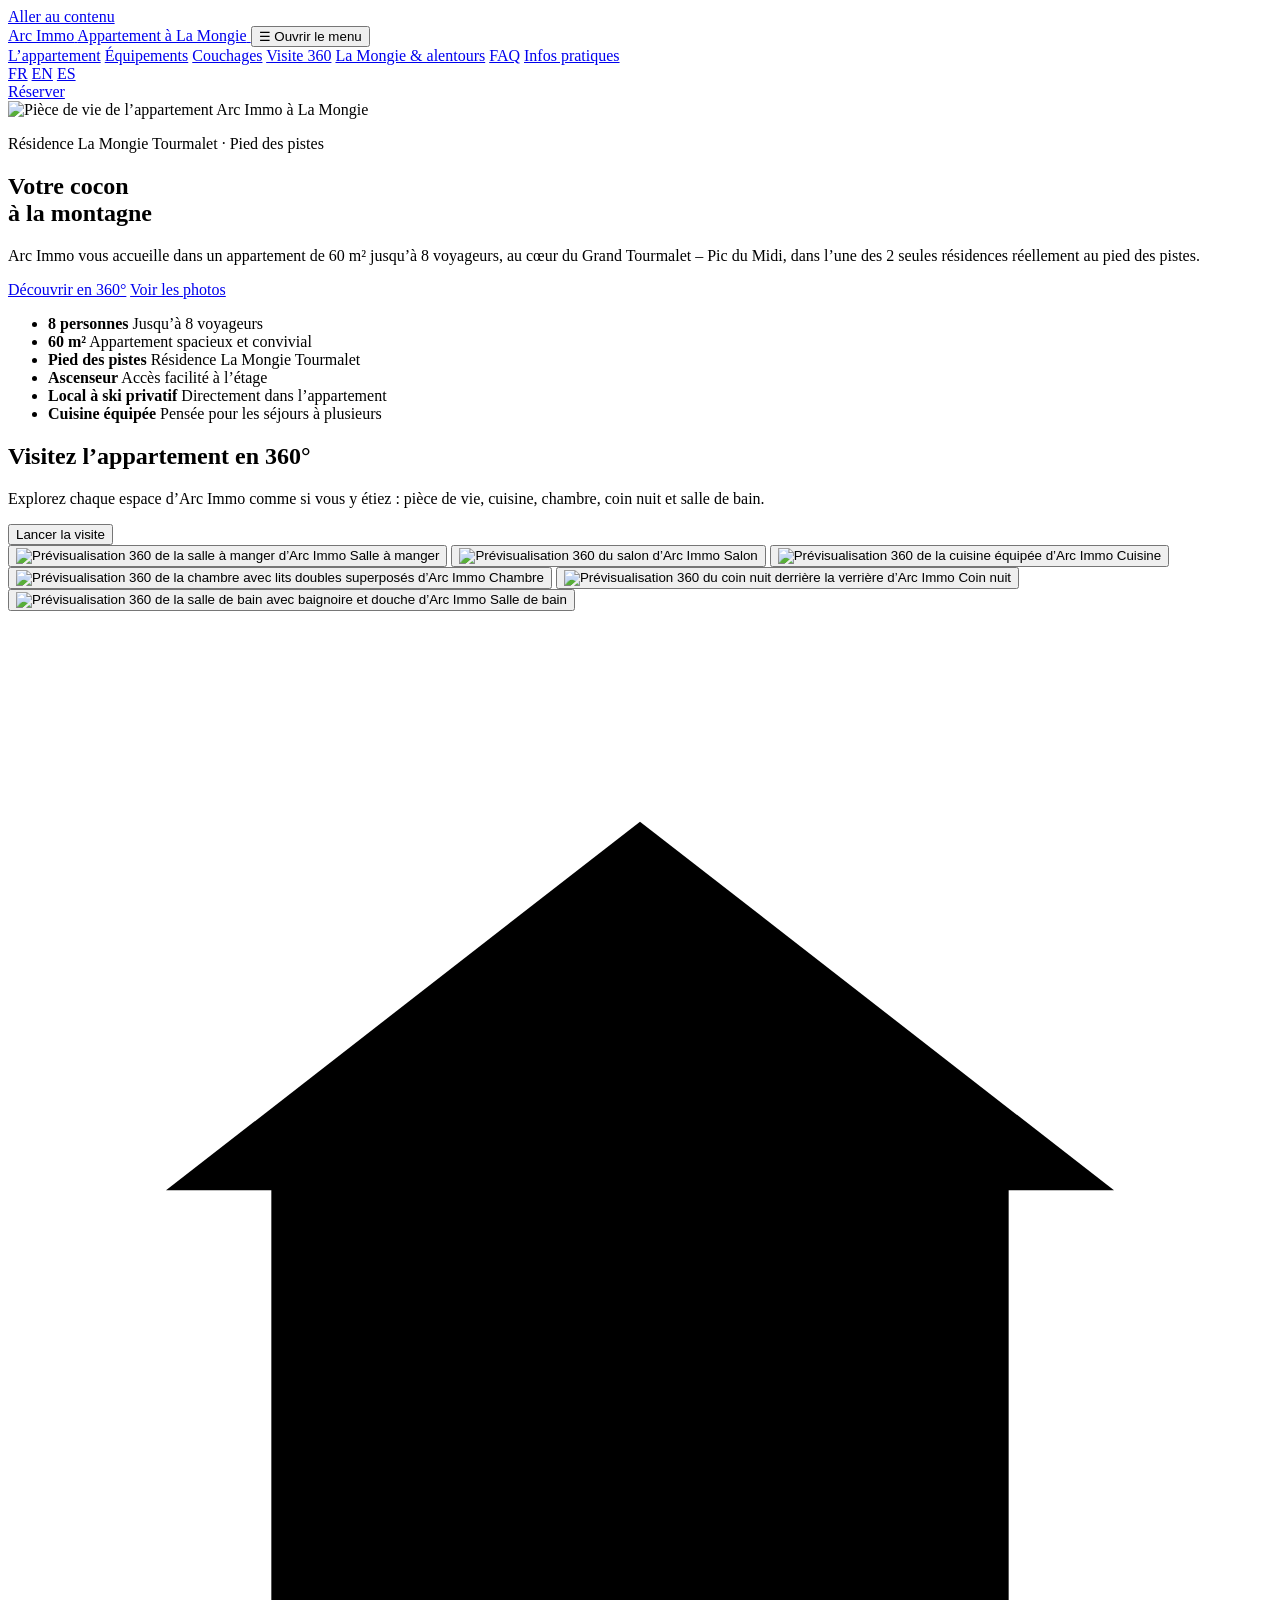
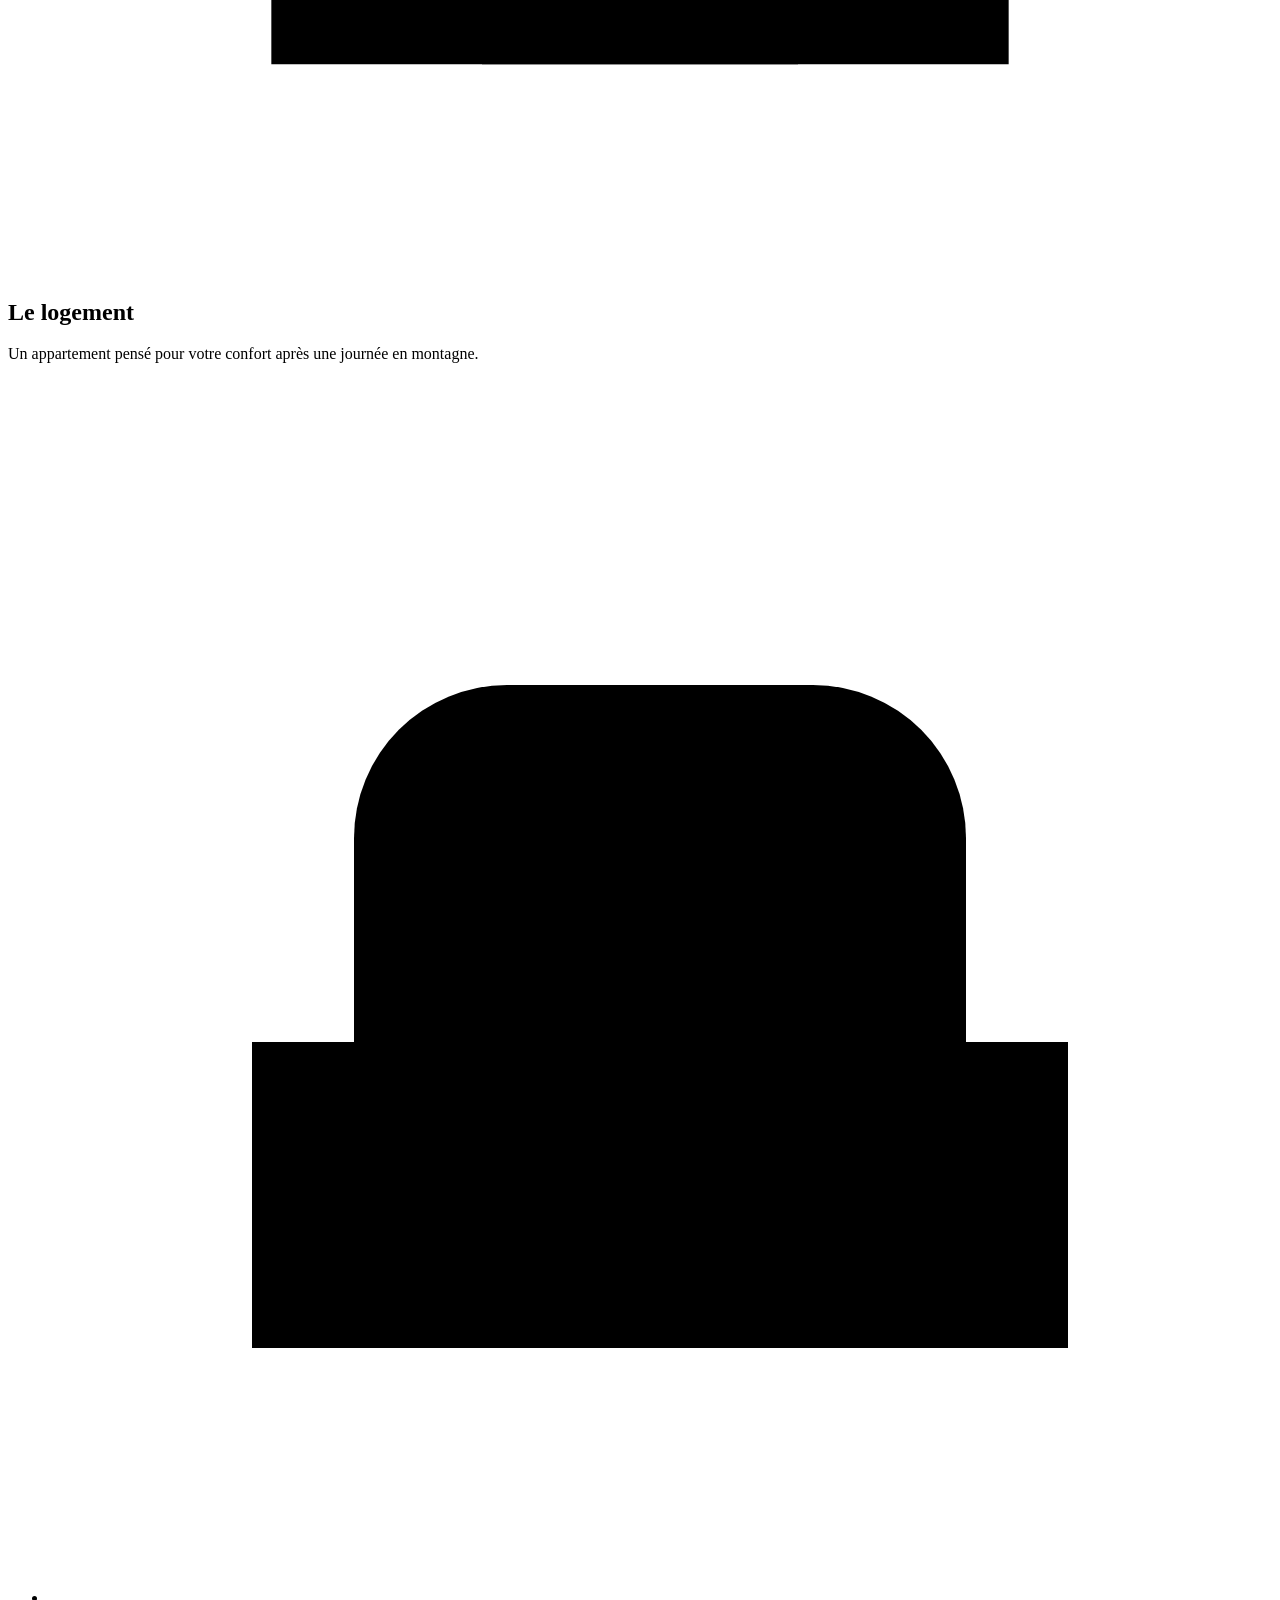
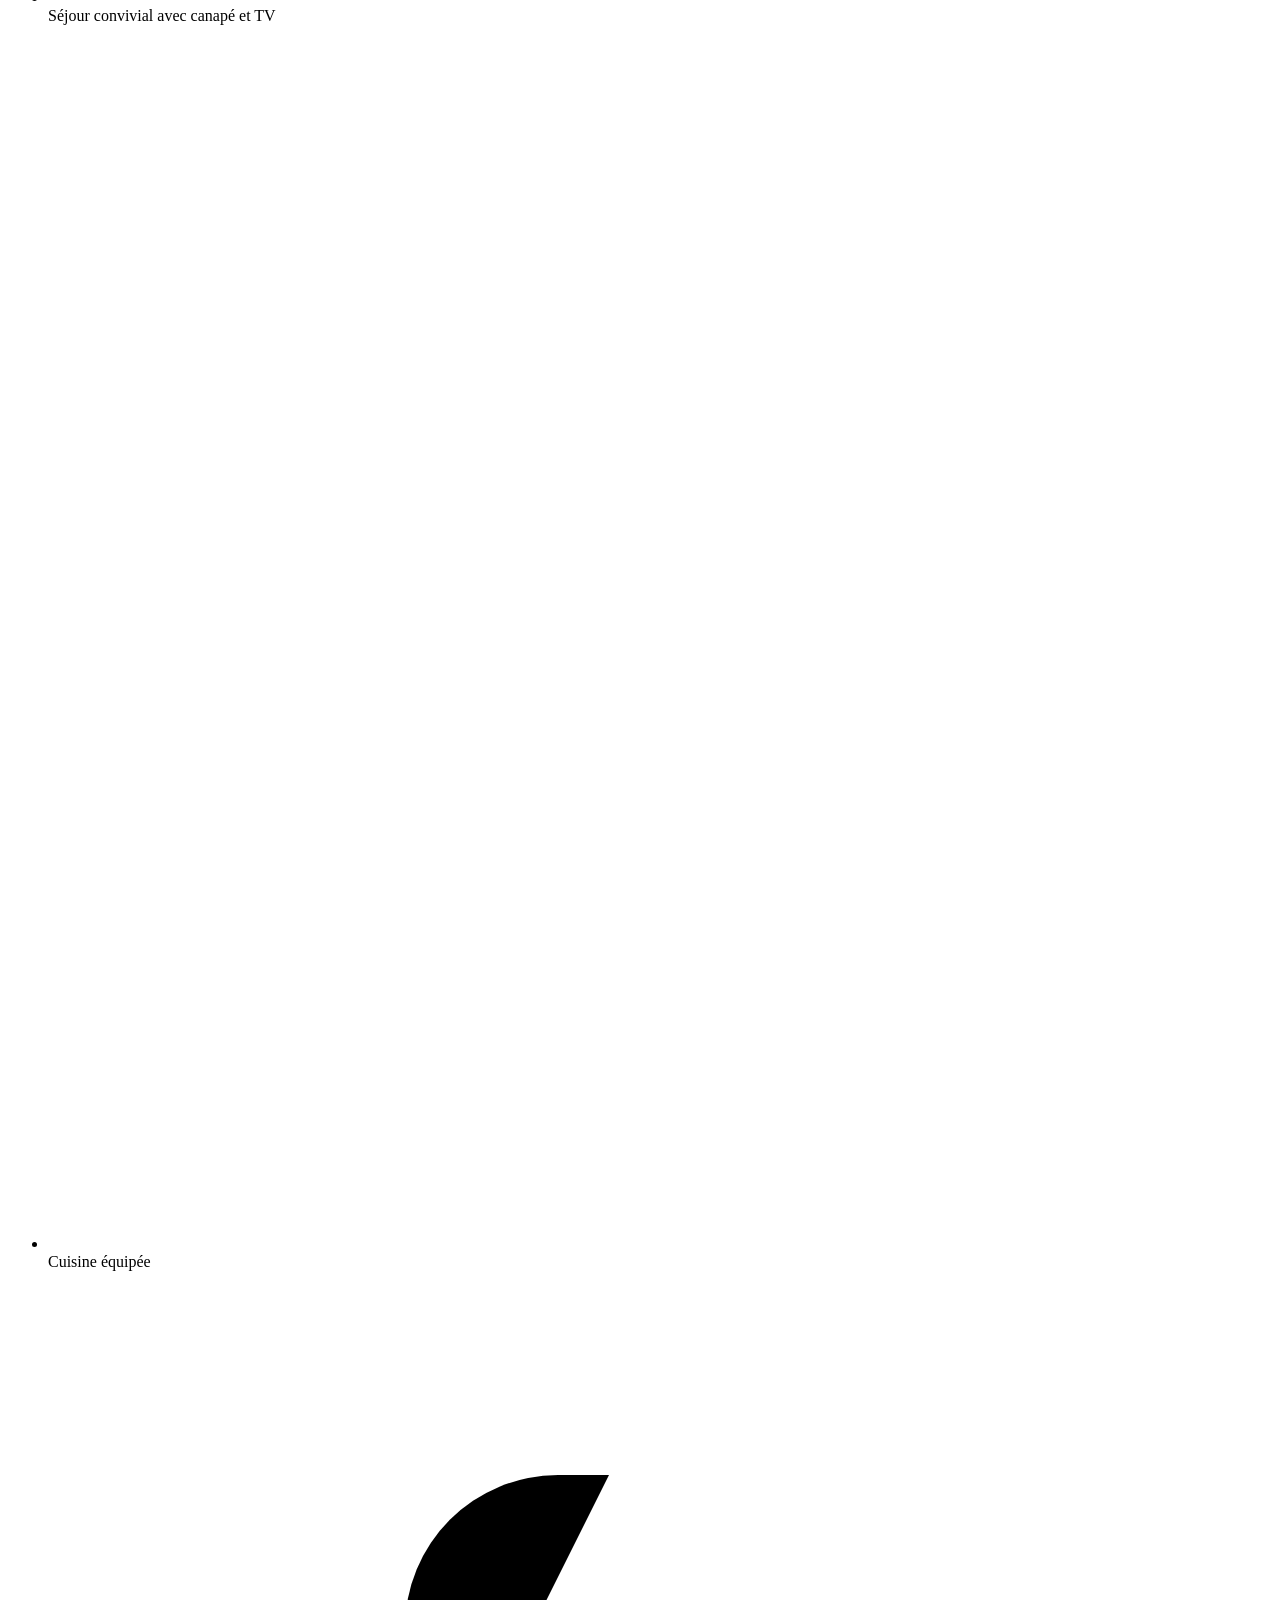
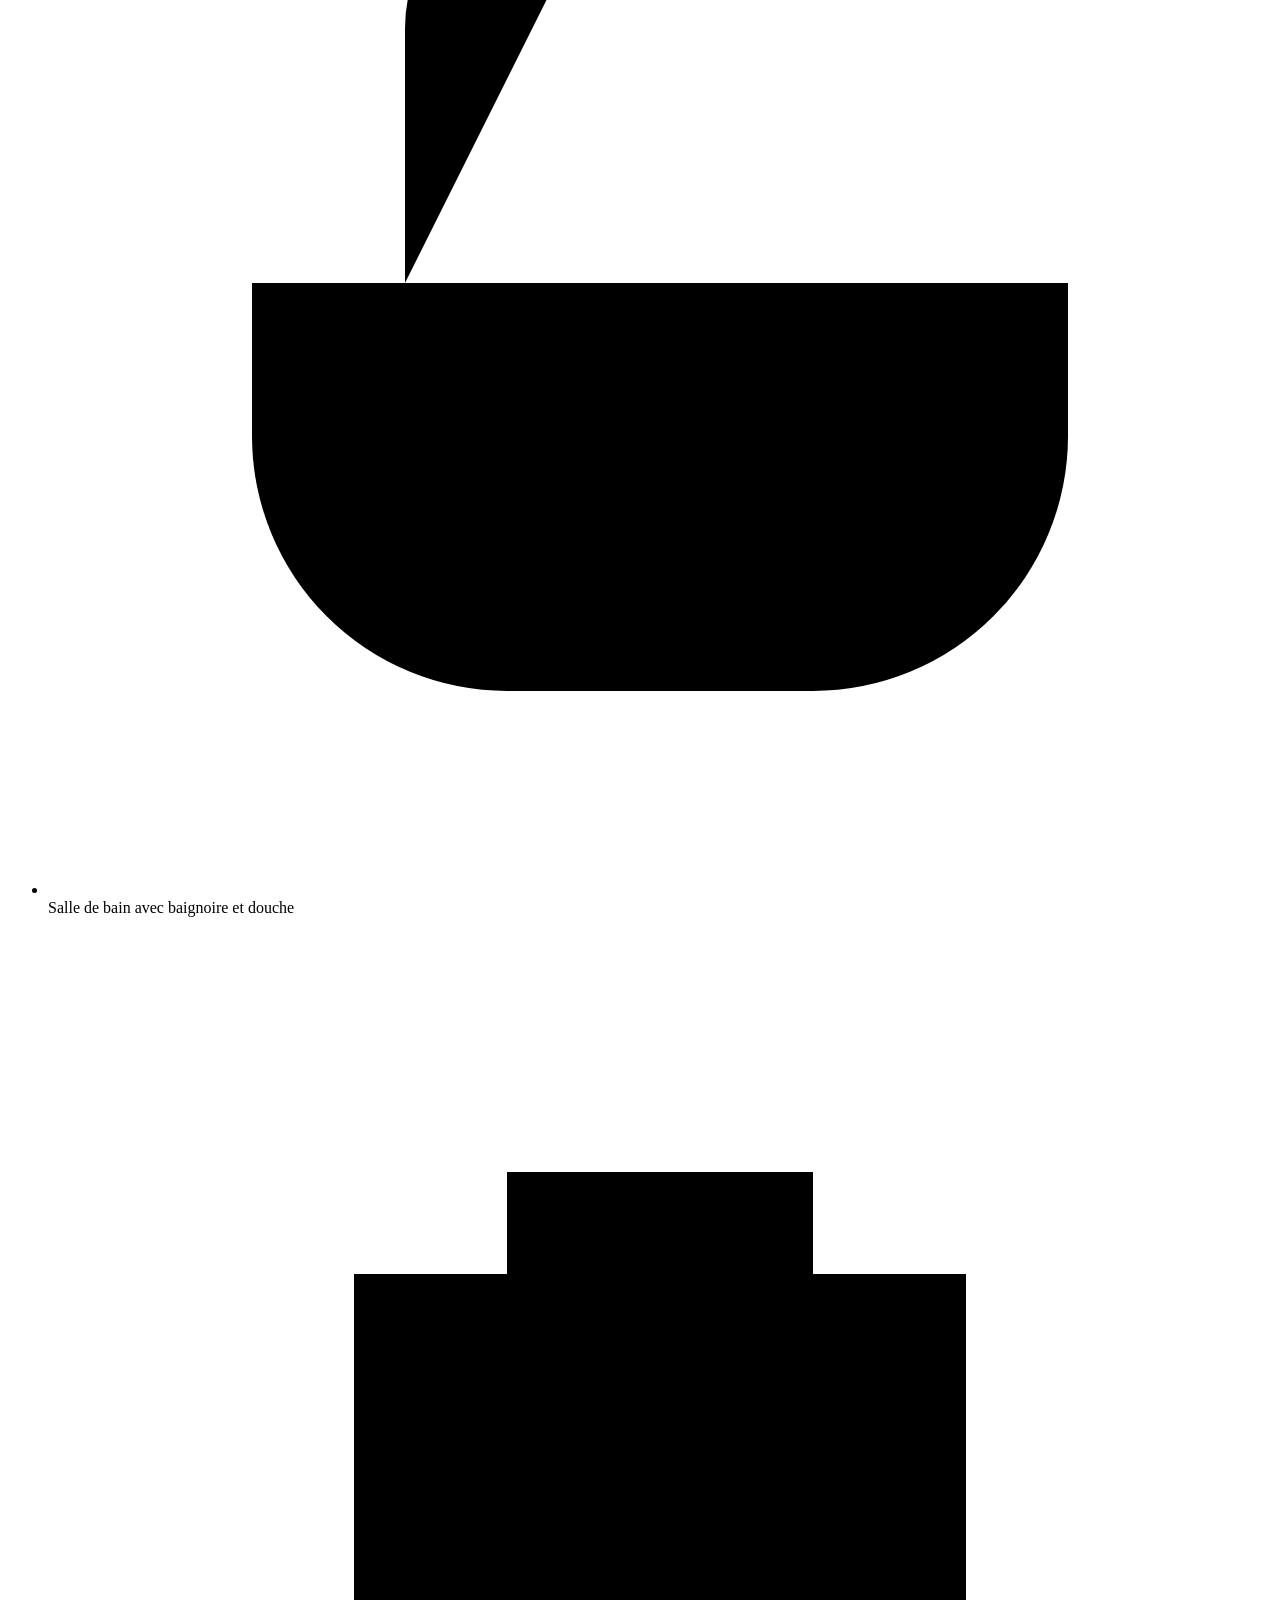
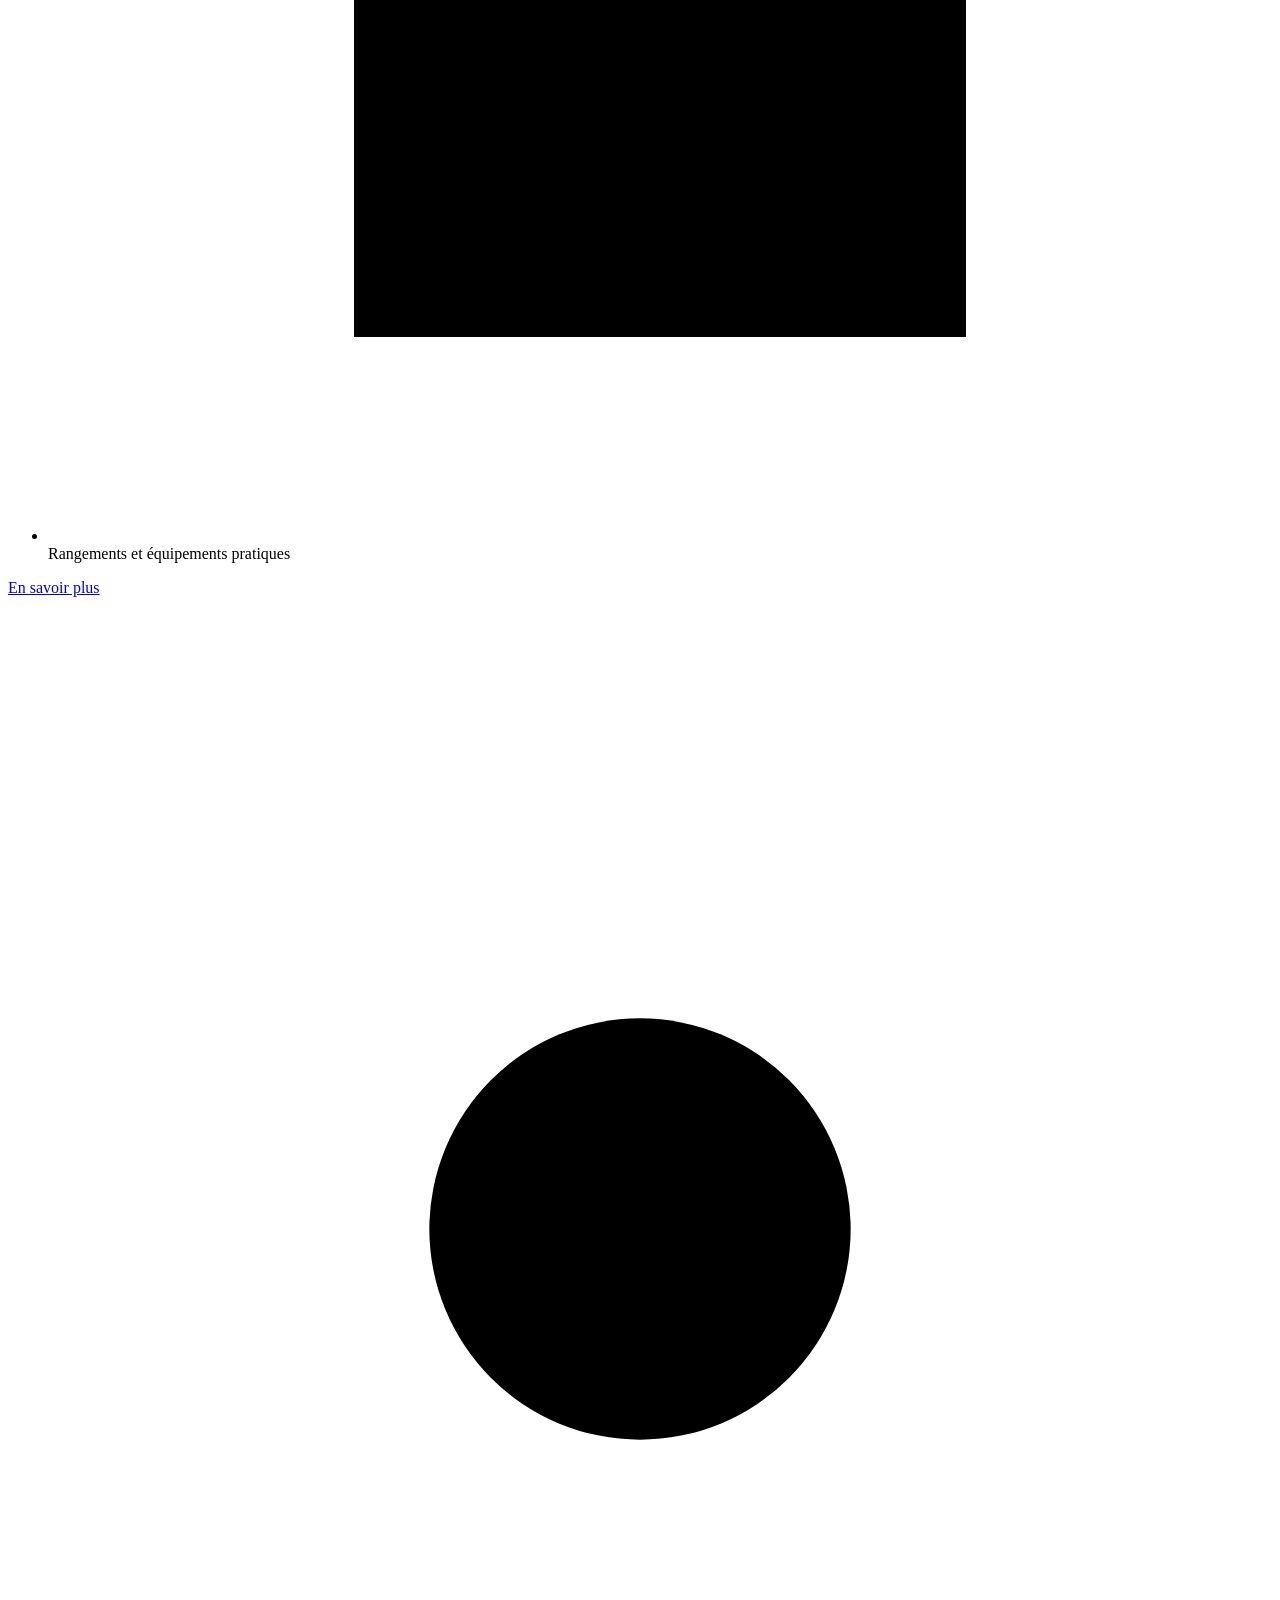
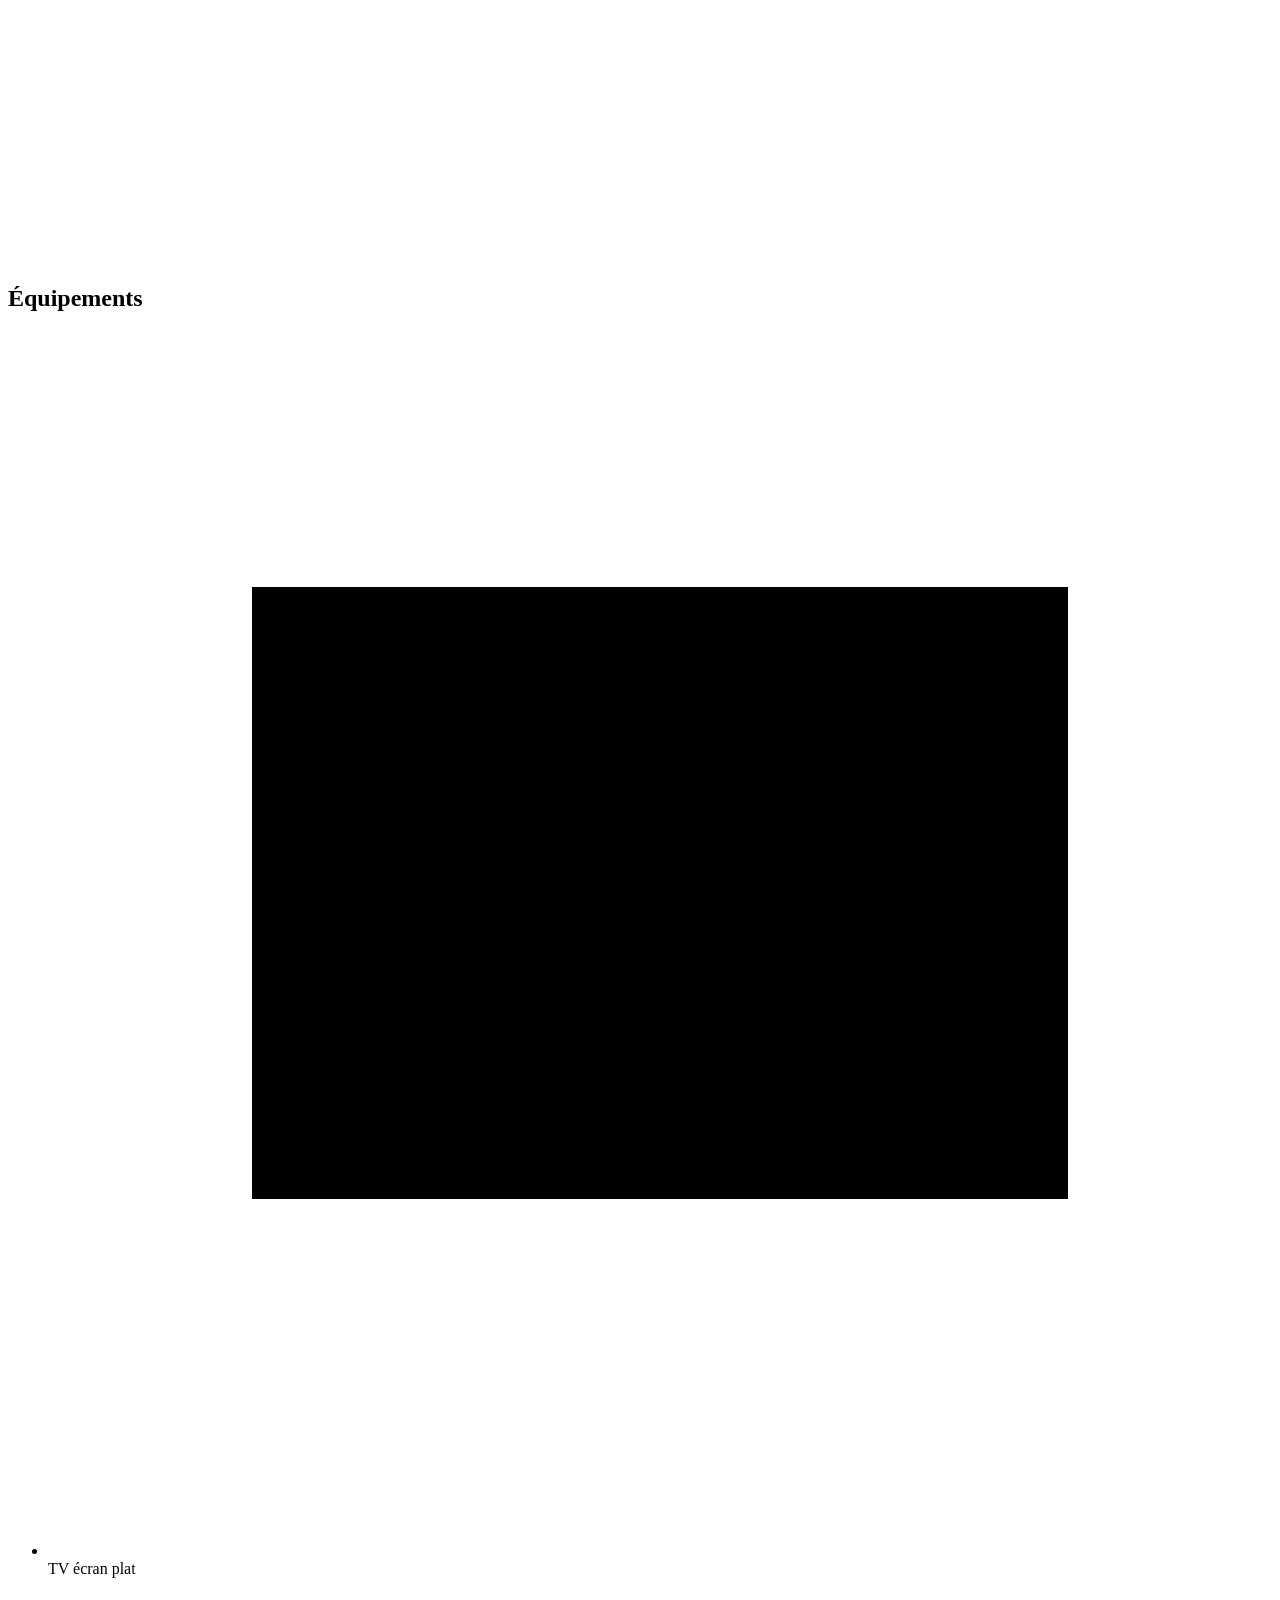
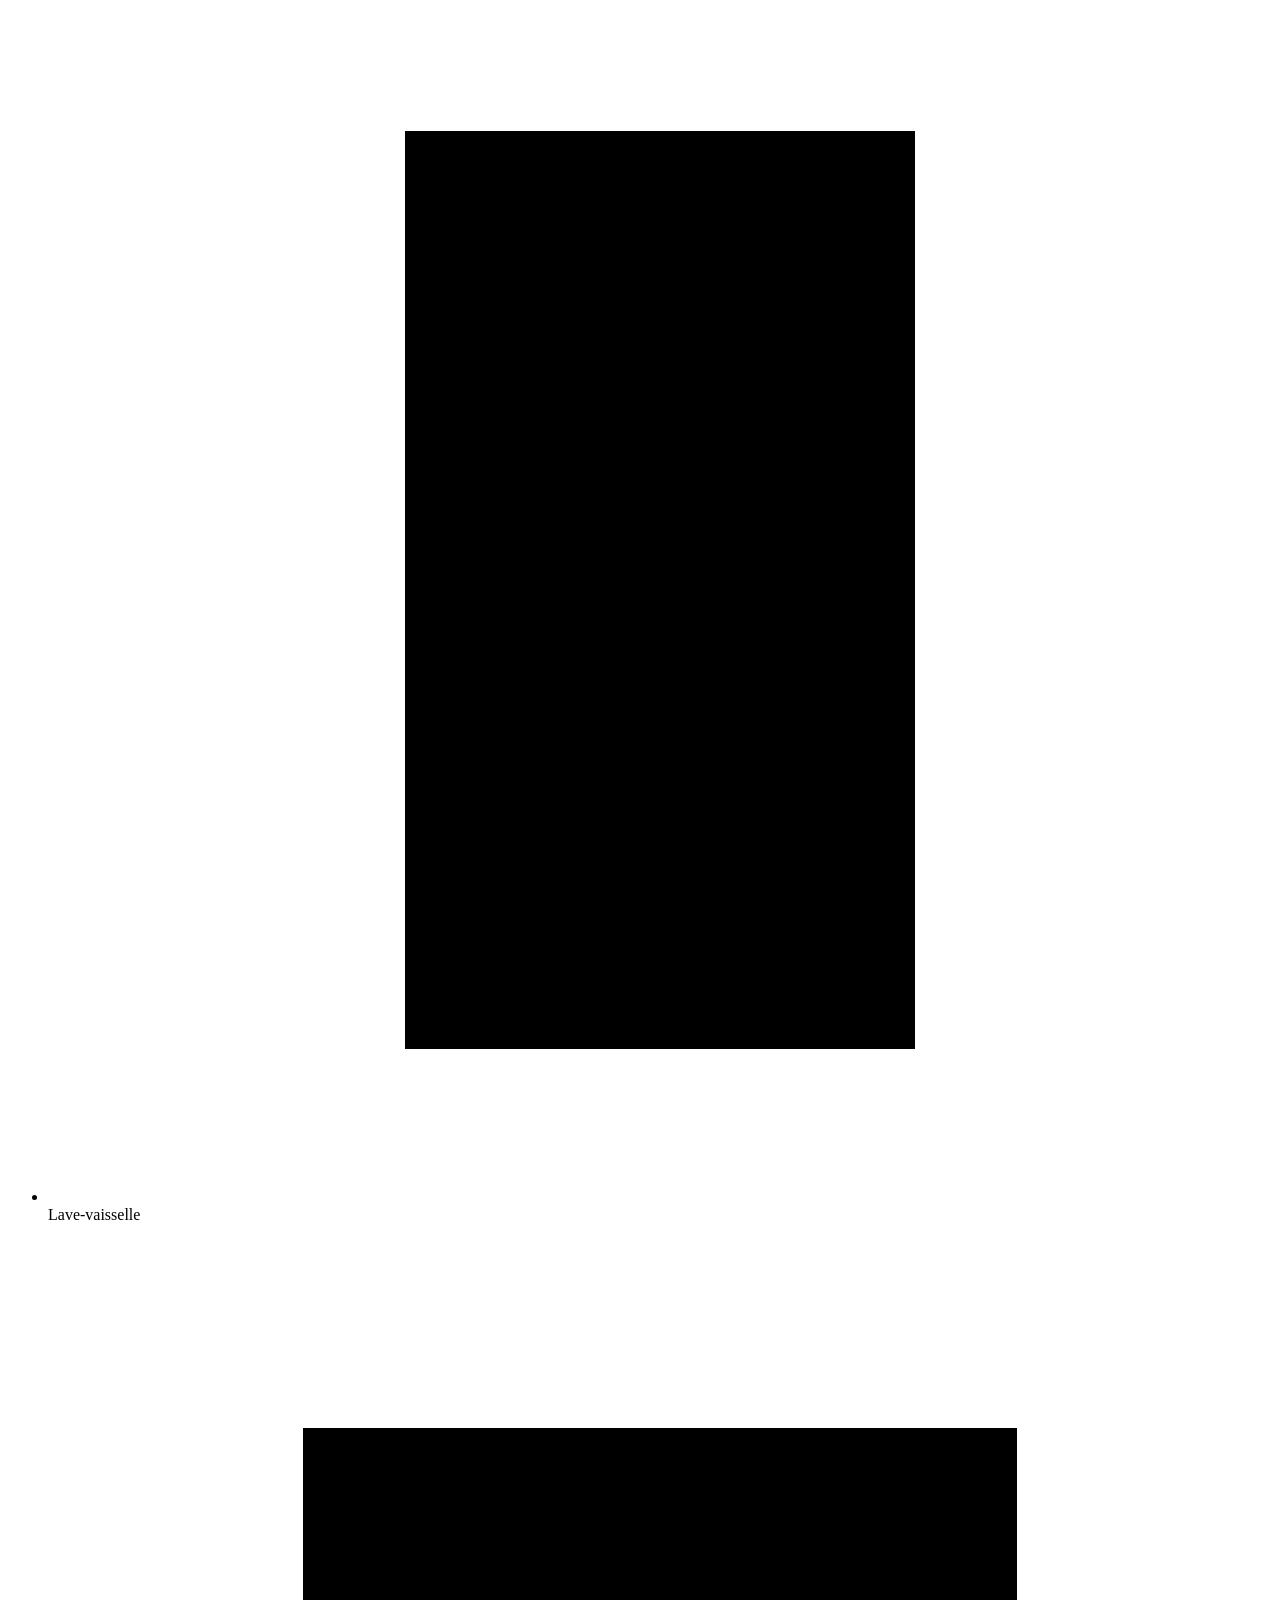
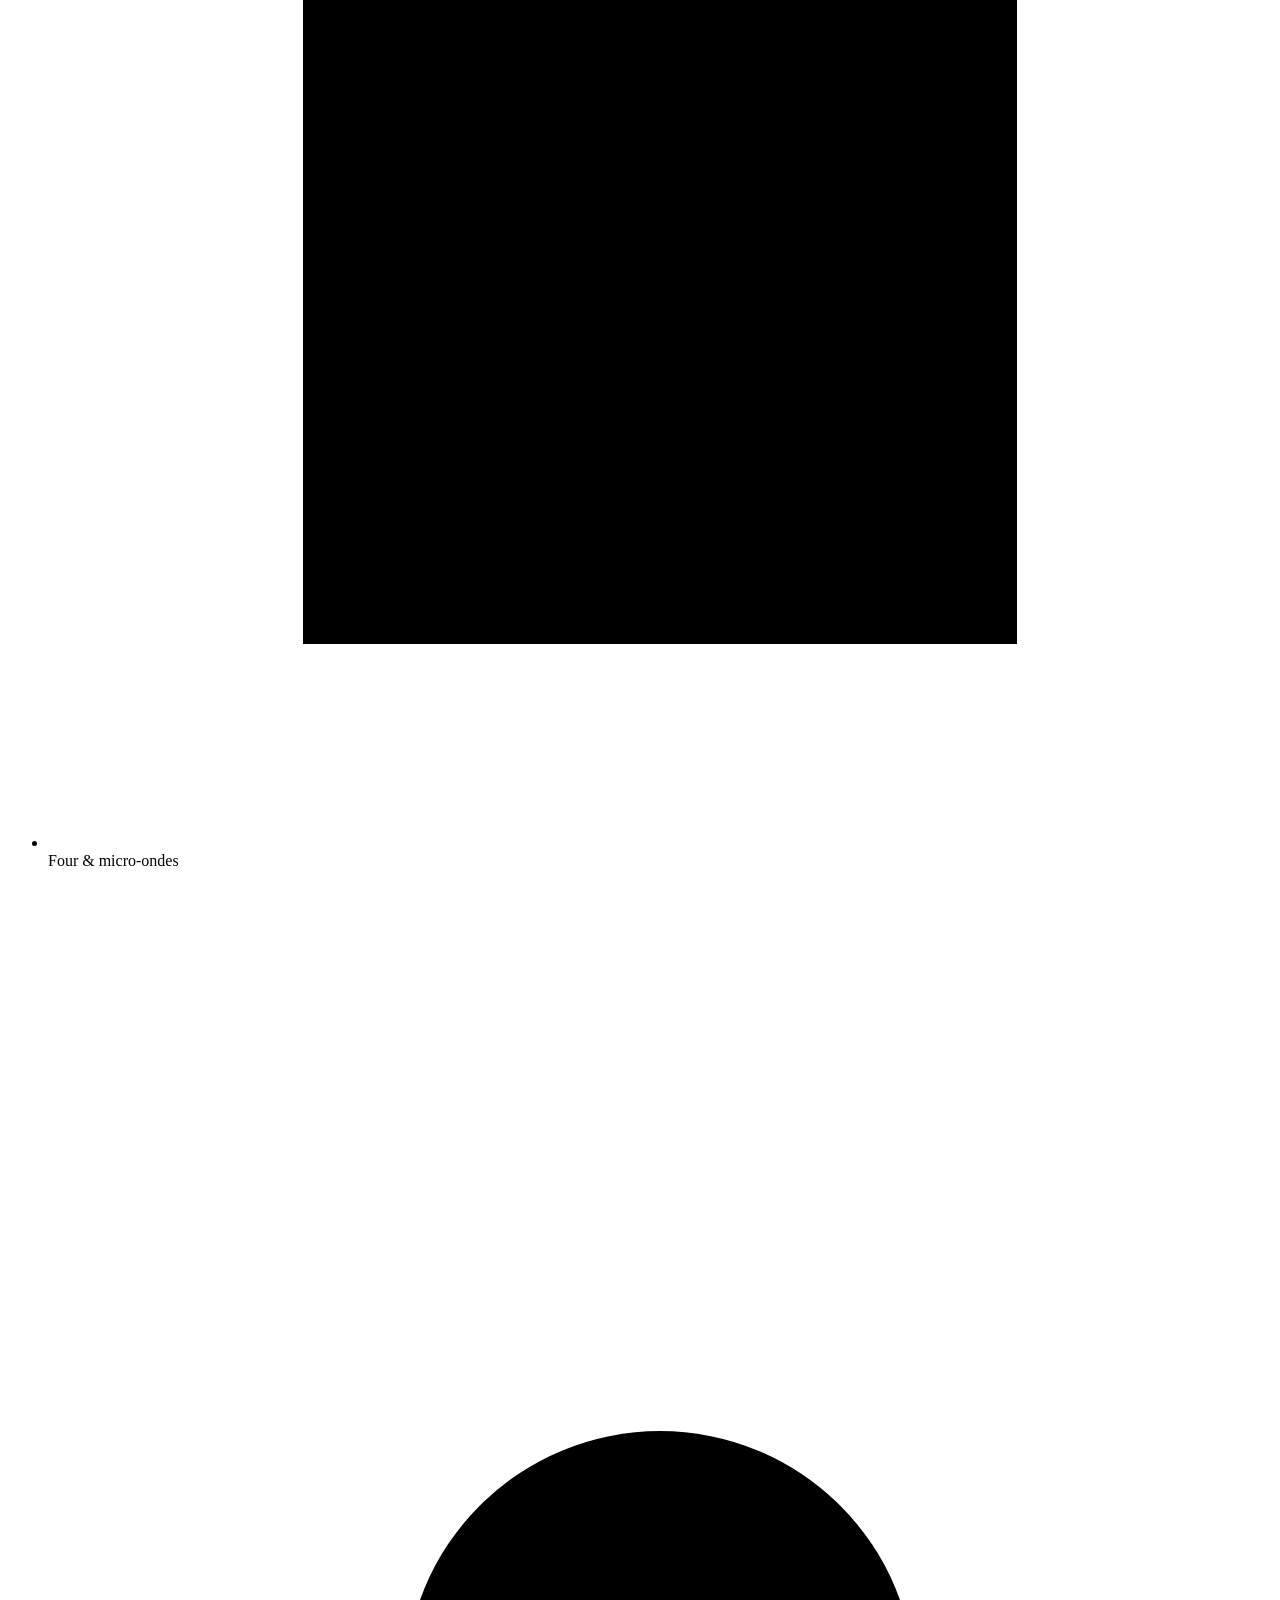
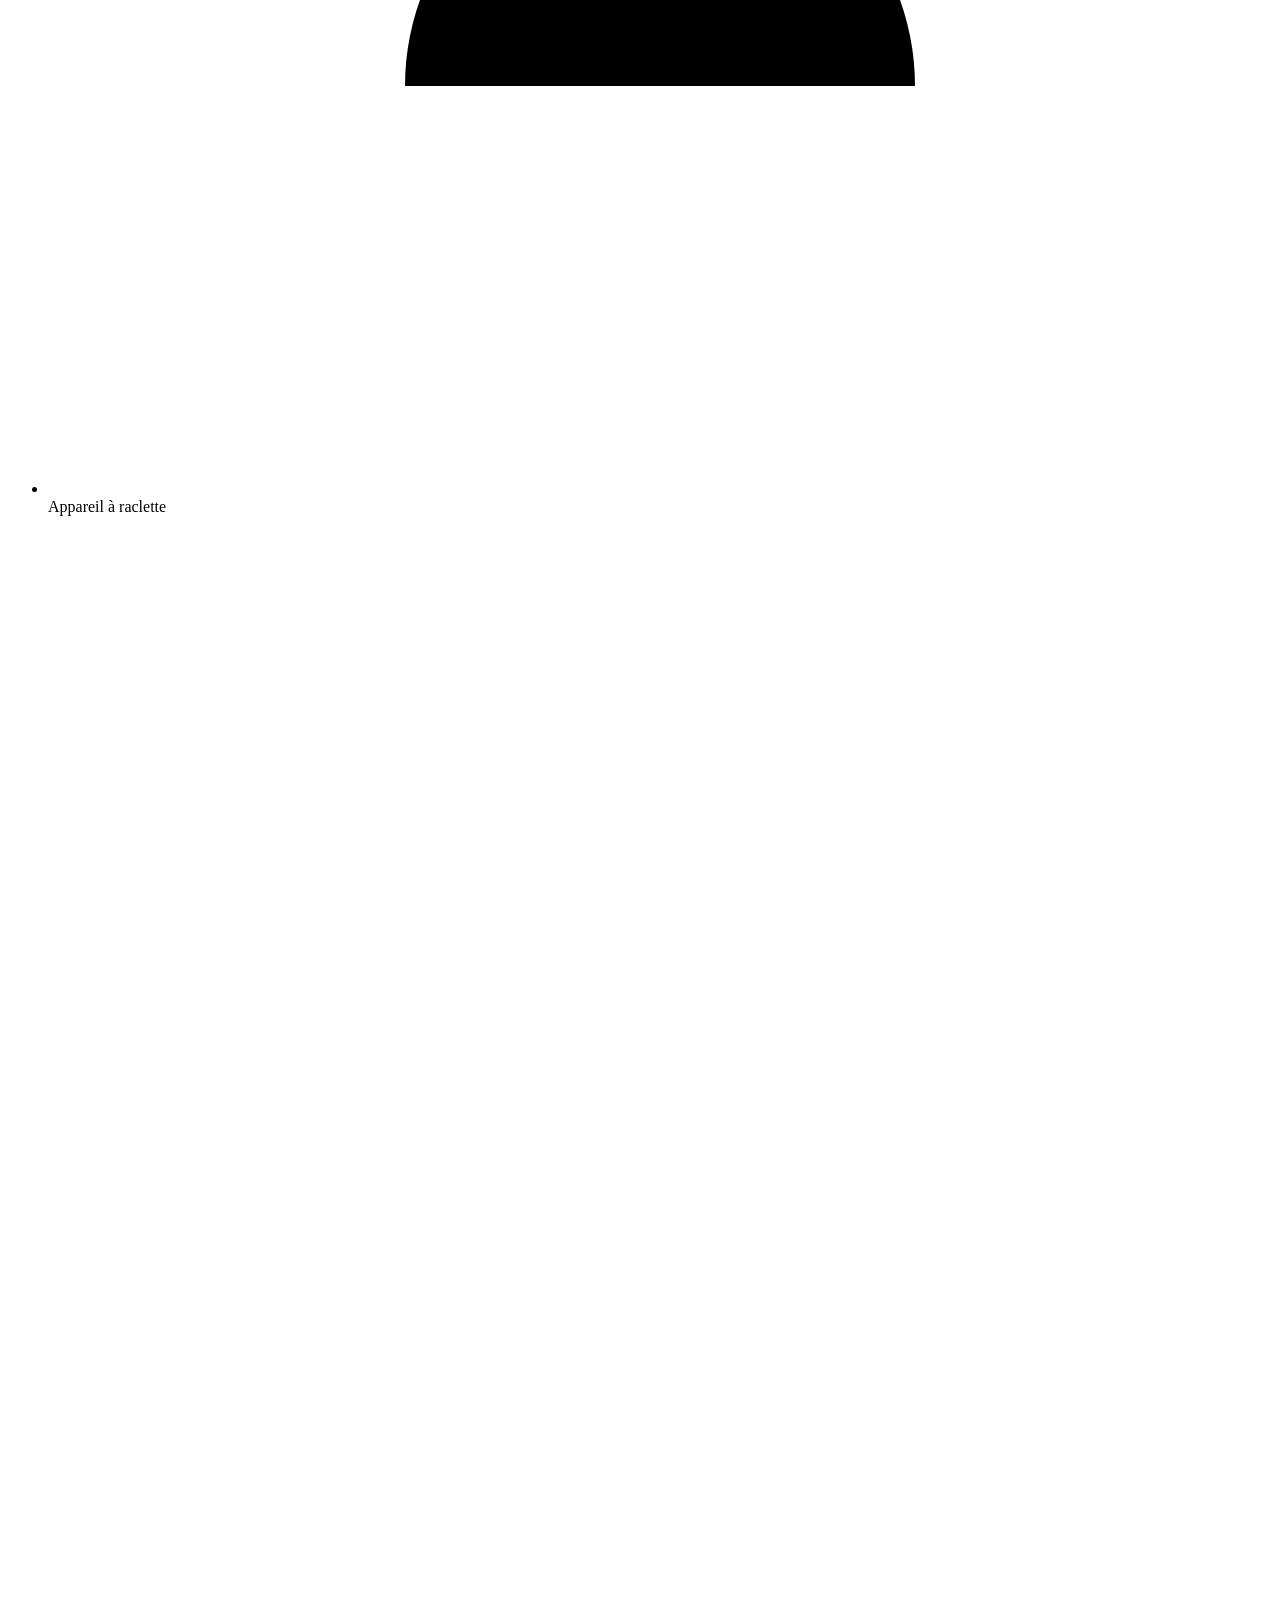
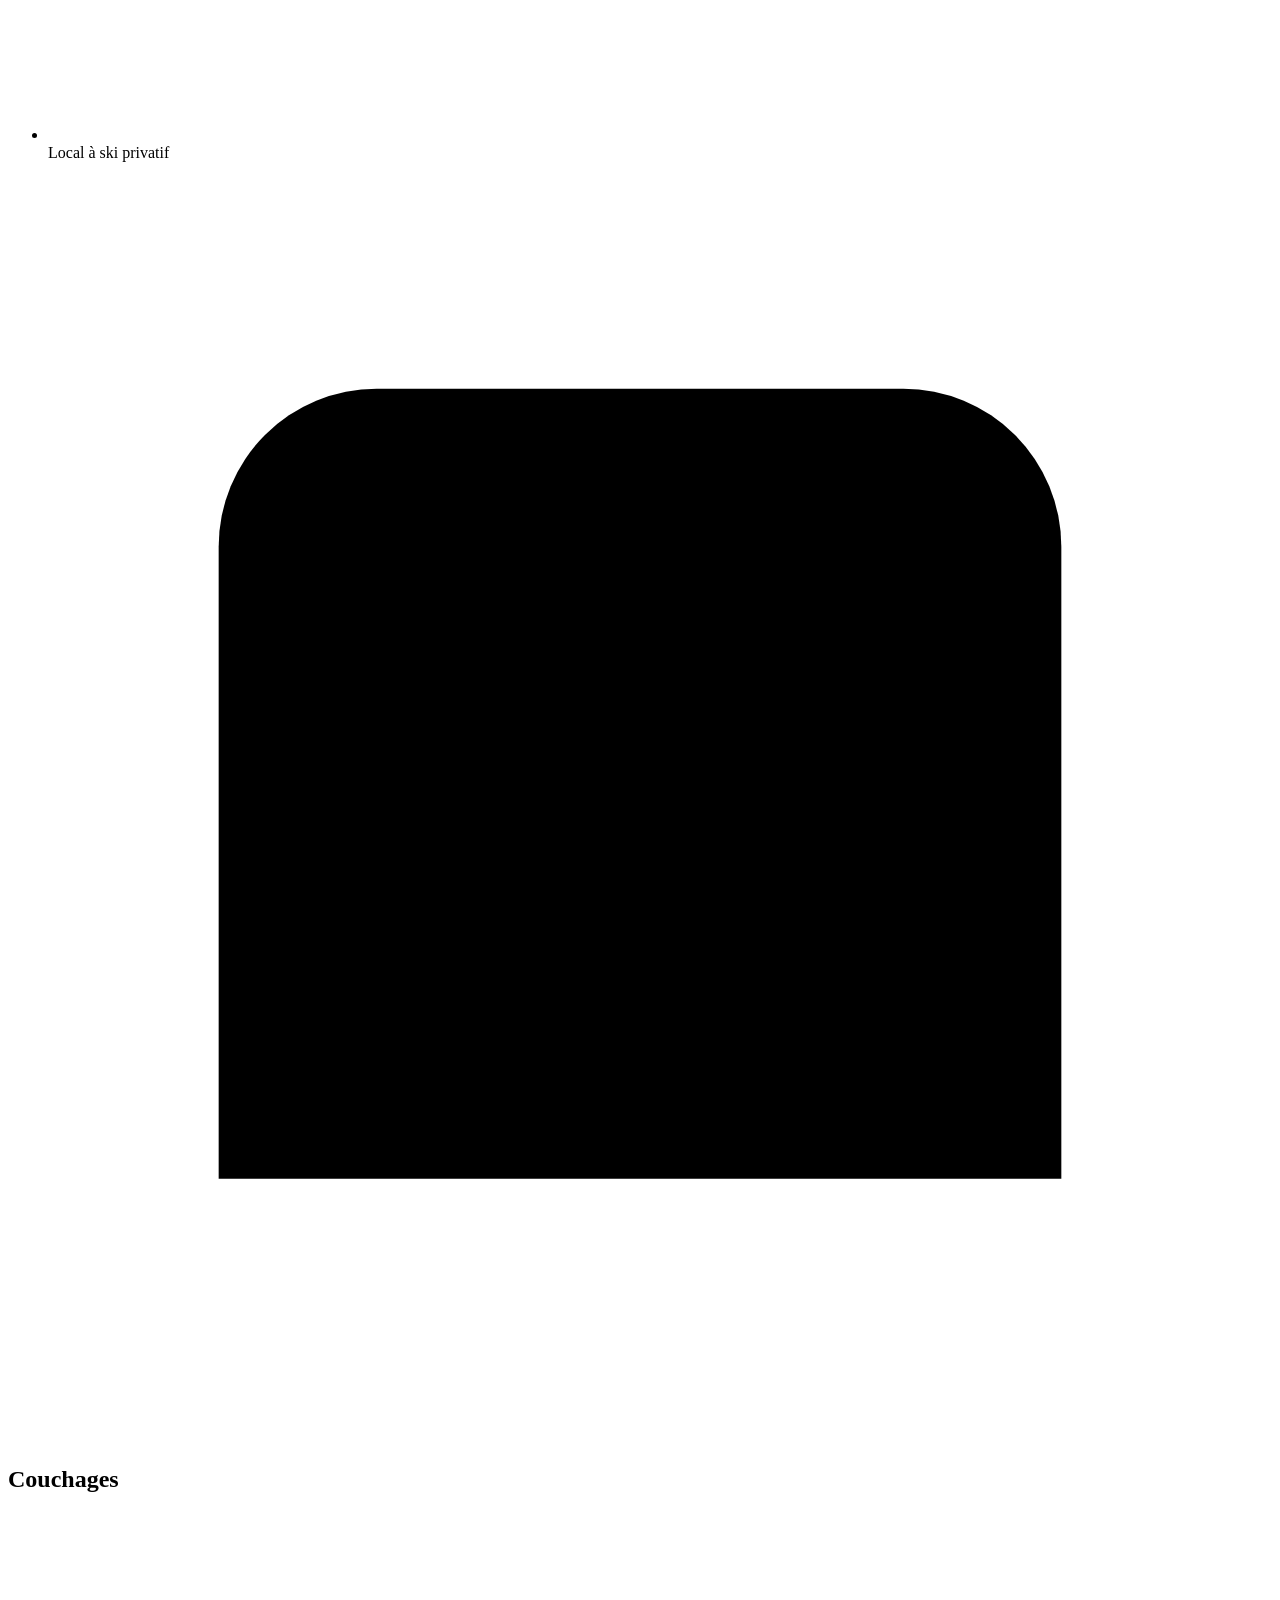
==== index.html @ 7eb86c14 "first commit" ====
<!DOCTYPE html>
<html lang="fr">

<head>
  <meta charset="utf-8">
  <meta name="viewport" content="width=device-width, initial-scale=1">
  <title>Arc Immo | Appartement 8 personnes au pied des pistes à La Mongie</title>
  <meta name="description"
    content="Séjournez à Arc Immo, appartement 60 m² jusqu’à 8 personnes dans la résidence La Mongie Tourmalet, au pied des pistes du Grand Tourmalet – Pic du Midi.">
  <link rel="canonical" href="https://arcimmolamongie.fr/">
  <link rel="alternate" hreflang="fr" href="https://arcimmolamongie.fr/">
  <link rel="alternate" hreflang="en" href="https://arcimmolamongie.fr/en/">
  <link rel="alternate" hreflang="es" href="https://arcimmolamongie.fr/es/">
  <link rel="alternate" hreflang="x-default" href="https://arcimmolamongie.fr/">
  <meta name="robots" content="index,follow">
  <meta property="og:type" content="website">
  <meta property="og:title" content="Arc Immo | Appartement 8 personnes au pied des pistes à La Mongie">
  <meta property="og:description"
    content="Appartement 60 m² jusqu’à 8 voyageurs dans la résidence La Mongie Tourmalet, au pied des pistes du Grand Tourmalet – Pic du Midi.">
  <meta property="og:url" content="https://arcimmolamongie.fr/">
  <meta property="og:image" content="assets/img/exterieur/residence-hiver-hero.jpg">
  <meta name="twitter:card" content="summary_large_image">
  <link rel="stylesheet" href="https://cdn.jsdelivr.net/npm/@photo-sphere-viewer/core/index.css">
  <link rel="stylesheet" href="assets/css/styles.css">
  <script type="application/ld+json">
  {
    "@context":"https://schema.org",
    "@graph":[
      {
        "@type":"VacationRental",
        "@id":"https://arcimmolamongie.fr/#vacationrental",
        "name":"Arc Immo",
        "url":"https://arcimmolamongie.fr/",
        "description":"Arc Immo est un appartement de 60 m² jusqu’à 8 personnes situé dans la résidence La Mongie Tourmalet, 3 rue de Sencours, 65200 Bagnères-de-Bigorre, au pied des pistes du Grand Tourmalet – Pic du Midi.",
        "image":[
          "https://arcimmolamongie.fr/assets/img/exterieur/residence-hiver-hero.jpg",
          "https://arcimmolamongie.fr/assets/img/interieur/salle-a-manger.png",
          "https://arcimmolamongie.fr/assets/img/interieur/cuisine.png",
          "https://arcimmolamongie.fr/assets/img/interieur/salle-de-bain.png"
        ],
        "address":{
          "@type":"PostalAddress",
          "streetAddress":"Résidence La Mongie Tourmalet, 3 rue de Sencours",
          "postalCode":"65200",
          "addressLocality":"Bagnères-de-Bigorre",
          "addressRegion":"Occitanie",
          "addressCountry":"FR"
        },
        "floorSize":{
          "@type":"QuantitativeValue",
          "value":60,
          "unitCode":"MTK"
        },
        "occupancy":{
          "@type":"QuantitativeValue",
          "value":8
        },
        "checkinTime":"15:00",
        "checkoutTime":"10:00",
        "petsAllowed":false,
        "amenityFeature":[
          {"@type":"LocationFeatureSpecification","name":"Elevator","value":true},
          {"@type":"LocationFeatureSpecification","name":"SkiStorage","value":true},
          {"@type":"LocationFeatureSpecification","name":"Dishwasher","value":true},
          {"@type":"LocationFeatureSpecification","name":"Oven","value":true},
          {"@type":"LocationFeatureSpecification","name":"Microwave","value":true},
          {"@type":"LocationFeatureSpecification","name":"CoffeeMaker","value":true},
          {"@type":"LocationFeatureSpecification","name":"Television","value":true},
          {"@type":"LocationFeatureSpecification","name":"WirelessInternet","value":false},
          {"@type":"LocationFeatureSpecification","name":"Washer","value":false},
          {"@type":"LocationFeatureSpecification","name":"Balcony","value":false}
        ]
      },
      {
        "@type":"Organization",
        "@id":"https://arcimmolamongie.fr/#organization",
        "name":"LocPilot",
        "url":"https://arcimmolamongie.fr/"
      },
      {
        "@type":"WebSite",
        "@id":"https://arcimmolamongie.fr/#website",
        "url":"https://arcimmolamongie.fr/",
        "name":"Arc Immo"
      }
    ]
  }
  </script>
</head>

<body class="home-v2">
  <a class="skip-link" href="#main">Aller au contenu</a>

  <header class="site-header" id="top">
    <div class="shell header-inner-v2">
      <a class="brand-v2" href="#top" aria-label="Arc Immo - retour en haut de page">
        <span class="brand-v2-mark">Arc Immo</span>
        <span class="brand-v2-sub">Appartement à La Mongie</span>
      </a>

      <button class="nav-toggle-v2" type="button" aria-expanded="false" aria-controls="main-nav">
        ☰
        <span class="sr-only">Ouvrir le menu</span>
      </button>

      <nav class="main-nav-v2" id="main-nav" aria-label="Navigation principale">
        <a href="#logement">L’appartement</a>
        <a href="#equipements">Équipements</a>
        <a href="#couchages">Couchages</a>
        <a href="#visite-360">Visite 360</a>
        <a href="#la-mongie-alentours">La Mongie & alentours</a>
        <a href="#faq">FAQ</a>
        <a href="#infos-pratiques">Infos pratiques</a>
      </nav>

      <div class="header-actions-v2">
        <nav class="lang-switcher" aria-label="Choix de langue">
          <a class="is-active" href="index.html" lang="fr" hreflang="fr">FR</a>
          <a href="en/index.html" lang="en" hreflang="en">EN</a>
          <a href="es/index.html" lang="es" hreflang="es">ES</a>
        </nav>
        <a class="btn btn-solid" href="#reservation">Réserver</a>
      </div>
    </div>
  </header>

  <main id="main">
    <section class="hero-v2">
      <div class="hero-v2-media">
        <img src="assets/img/interieur/salle-a-manger.png" alt="Pièce de vie de l’appartement Arc Immo à La Mongie"
          width="1800" height="1100">
      </div>
      <div class="hero-v2-overlay"></div>

      <div class="shell hero-v2-inner">
        <div class="hero-v2-copy">
          <p class="hero-kicker">Résidence La Mongie Tourmalet · Pied des pistes</p>
          <h1>Votre cocon<br>à la montagne</h1>
          <p class="hero-v2-text">
            Arc Immo vous accueille dans un appartement de 60 m² jusqu’à 8 voyageurs,
            au cœur du Grand Tourmalet – Pic du Midi, dans l’une des 2 seules résidences réellement au pied des pistes.
          </p>
          <div class="hero-v2-actions">
            <a class="btn btn-accent" href="#visite-360">Découvrir en 360°</a>
            <a class="btn btn-outline" href="#galerie">Voir les photos</a>
          </div>
        </div>

        <aside class="summary-card-v2" aria-label="Résumé du logement">
          <ul>
            <li>
              <strong>8 personnes</strong>
              <span>Jusqu’à 8 voyageurs</span>
            </li>
            <li>
              <strong>60 m²</strong>
              <span>Appartement spacieux et convivial</span>
            </li>
            <li>
              <strong>Pied des pistes</strong>
              <span>Résidence La Mongie Tourmalet</span>
            </li>
            <li>
              <strong>Ascenseur</strong>
              <span>Accès facilité à l’étage</span>
            </li>
            <li>
              <strong>Local à ski privatif</strong>
              <span>Directement dans l’appartement</span>
            </li>
            <li>
              <strong>Cuisine équipée</strong>
              <span>Pensée pour les séjours à plusieurs</span>
            </li>
          </ul>
        </aside>
      </div>
    </section>

    <section class="viewer-strip" id="visite-360" aria-labelledby="viewer-title">
      <div class="viewer-intro">
        <h2 id="viewer-title">Visitez l’appartement en 360°</h2>
        <p>
          Explorez chaque espace d’Arc Immo comme si vous y étiez :
          pièce de vie, cuisine, chambre, coin nuit et salle de bain.
        </p>
        <button class="btn btn-outline" type="button" id="open-360-default">Lancer la visite</button>
      </div>

      <div class="viewer-scroller">
        <button class="viewer-thumb viewer-thumb-btn" type="button" data-scene="salle-a-manger"
          aria-label="Ouvrir la visite 360 de la salle à manger">
          <img src="assets/img/360/sallemanger.png" alt="Prévisualisation 360 de la salle à manger d’Arc Immo"
            loading="lazy" width="640" height="360">
          <span>Salle à manger</span>
        </button>

        <button class="viewer-thumb viewer-thumb-btn" type="button" data-scene="salon"
          aria-label="Ouvrir la visite 360 du salon">
          <img src="assets/img/360/salon.png" alt="Prévisualisation 360 du salon d’Arc Immo" loading="lazy" width="640"
            height="360">
          <span>Salon</span>
        </button>

        <button class="viewer-thumb viewer-thumb-btn" type="button" data-scene="cuisine"
          aria-label="Ouvrir la visite 360 de la cuisine">
          <img src="assets/img/360/cuisine.png" alt="Prévisualisation 360 de la cuisine équipée d’Arc Immo"
            loading="lazy" width="640" height="360">
          <span>Cuisine</span>
        </button>

        <button class="viewer-thumb viewer-thumb-btn" type="button" data-scene="chambre"
          aria-label="Ouvrir la visite 360 de la chambre">
          <img src="assets/img/360/chambre.png"
            alt="Prévisualisation 360 de la chambre avec lits doubles superposés d’Arc Immo" loading="lazy" width="640"
            height="360">
          <span>Chambre</span>
        </button>

        <button class="viewer-thumb viewer-thumb-btn" type="button" data-scene="coin-nuit"
          aria-label="Ouvrir la visite 360 du coin nuit">
          <img src="assets/img/360/chambre-verriere.png"
            alt="Prévisualisation 360 du coin nuit derrière la verrière d’Arc Immo" loading="lazy" width="640"
            height="360">
          <span>Coin nuit</span>
        </button>

        <button class="viewer-thumb viewer-thumb-btn" type="button" data-scene="salle-de-bain"
          aria-label="Ouvrir la visite 360 de la salle de bain">
          <img src="assets/img/360/salledebaindouche.png"
            alt="Prévisualisation 360 de la salle de bain avec baignoire et douche d’Arc Immo" loading="lazy"
            width="640" height="360">
          <span>Salle de bain</span>
        </button>
      </div>
    </section>

    <section class="cards-row-v2 section-gap-top">
      <article class="card-v2 card-logement">
        <div class="card-title-row">
          <span class="card-title-icon" aria-hidden="true">
            <svg viewBox="0 0 24 24">
              <path d="M3 11l9-7 9 7" />
              <path d="M5 10v10h14V10" />
              <path d="M9 20v-6h6v6" />
            </svg>
          </span>
          <h2>Le logement</h2>
        </div>

        <p>Un appartement pensé pour votre confort après une journée en montagne.</p>

        <ul class="compact-list">
          <li>
            <span class="item-icon" aria-hidden="true"><svg viewBox="0 0 24 24">
                <path d="M4 13h16v6H4z" />
                <path d="M6 13V9a3 3 0 0 1 3-3h6a3 3 0 0 1 3 3v4" />
              </svg></span>
            <span>Séjour convivial avec canapé et TV</span>
          </li>
          <li>
            <span class="item-icon" aria-hidden="true"><svg viewBox="0 0 24 24">
                <path d="M6 3v8" />
                <path d="M10 3v8" />
                <path d="M8 11v10" />
                <path d="M15 3v18" />
                <path d="M18 3v18" />
              </svg></span>
            <span>Cuisine équipée</span>
          </li>
          <li>
            <span class="item-icon" aria-hidden="true"><svg viewBox="0 0 24 24">
                <path d="M4 12h16v3a5 5 0 0 1-5 5H9a5 5 0 0 1-5-5z" />
                <path d="M7 12V7a3 3 0 0 1 3-3h1" />
              </svg></span>
            <span>Salle de bain avec baignoire et douche</span>
          </li>
          <li>
            <span class="item-icon" aria-hidden="true"><svg viewBox="0 0 24 24">
                <path d="M6 7h12v13H6z" />
                <path d="M9 7V5h6v2" />
                <path d="M9 11h6M9 15h6" />
              </svg></span>
            <span>Rangements et équipements pratiques</span>
          </li>
        </ul>

        <a class="chip-btn" href="#logement">En savoir plus</a>
      </article>

      <article class="card-v2 card-equipements">
        <div class="card-title-row">
          <span class="card-title-icon" aria-hidden="true">
            <svg viewBox="0 0 24 24">
              <path d="M12 8a4 4 0 1 0 0 8 4 4 0 0 0 0-8z" />
              <path d="M12 2v3M12 19v3M4.9 4.9 7 7M17 17l2.1 2.1M2 12h3M19 12h3M4.9 19.1 7 17M17 7l2.1-2.1" />
            </svg>
          </span>
          <h2>Équipements</h2>
        </div>

        <ul class="compact-list">
          <li><span class="item-icon" aria-hidden="true"><svg viewBox="0 0 24 24">
                <path d="M4 5h16v12H4z" />
                <path d="M9 21h6" />
              </svg></span><span>TV écran plat</span></li>
          <li><span class="item-icon" aria-hidden="true"><svg viewBox="0 0 24 24">
                <path d="M7 3h10v18H7z" />
                <path d="M10 7h4M10 11h4M10 15h4" />
              </svg></span><span>Lave-vaisselle</span></li>
          <li><span class="item-icon" aria-hidden="true"><svg viewBox="0 0 24 24">
                <path d="M5 4h14v16H5z" />
                <path d="M8 8h8M8 12h8" />
              </svg></span><span>Four & micro-ondes</span></li>
          <li><span class="item-icon" aria-hidden="true"><svg viewBox="0 0 24 24">
                <path d="M4 16h16" />
                <path d="M7 16a5 5 0 0 1 10 0" />
                <path d="M9 12l6-6" />
              </svg></span><span>Appareil à raclette</span></li>
          <li><span class="item-icon" aria-hidden="true"><svg viewBox="0 0 24 24">
                <path d="M6 20l12-16" />
                <path d="M5 8h14" />
                <path d="M5 16h14" />
              </svg></span><span>Local à ski privatif</span></li>
        </ul>
      </article>

      <article class="card-v2 card-couchages">
        <div class="card-title-row">
          <span class="card-title-icon" aria-hidden="true">
            <svg viewBox="0 0 24 24">
              <path d="M4 12h16v7H4z" />
              <path d="M4 12V7a3 3 0 0 1 3-3h10a3 3 0 0 1 3 3v5" />
              <path d="M8 12V9h8v3" />
            </svg>
          </span>
          <h2>Couchages</h2>
        </div>

        <ul class="compact-list">
          <li><span class="item-icon" aria-hidden="true"><svg viewBox="0 0 24 24">
                <path d="M4 12h16v7H4z" />
                <path d="M7 12V8h10v4" />
              </svg></span><span>1 lit double 160x200</span></li>
          <li><span class="item-icon" aria-hidden="true"><svg viewBox="0 0 24 24">
                <path d="M5 7h14v5H5z" />
                <path d="M5 14h14v5H5z" />
                <path d="M8 12v2M16 12v2" />
              </svg></span><span>2 lits doubles superposés 140x200</span></li>
          <li><span class="item-icon" aria-hidden="true"><svg viewBox="0 0 24 24">
                <path d="M4 13h16v6H4z" />
                <path d="M7 13V9h10v4" />
              </svg></span><span>Clic-clac dans le séjour</span></li>
        </ul>

        <div class="people-pill">8 personnes</div>
      </article>

      <article class="card-v2 card-faq">
        <div class="card-title-row">
          <span class="card-title-icon" aria-hidden="true">
            <svg viewBox="0 0 24 24">
              <path d="M9.5 9a2.5 2.5 0 1 1 4.3 1.7c-.9.8-1.8 1.3-1.8 2.8" />
              <path d="M12 17h.01" />
              <path d="M12 22a10 10 0 1 0 0-20 10 10 0 0 0 0 20z" />
            </svg>
          </span>
          <h2>FAQ</h2>
        </div>

        <p>Toutes les réponses à vos questions avant de réserver.</p>
        <a class="chip-btn" href="#faq">Voir la FAQ</a>
      </article>
    </section>


    <section class="shell region-row-v2 section-gap" id="la-mongie-alentours">
      <div class="region-intro-v2">
        <div>
          <p class="region-kicker-v2">Destination · Grand Tourmalet · Pic du Midi</p>
          <h2>La Mongie & alentours</h2>
          <p>
            Entre ski, panoramas d’altitude, cols mythiques et balades en montagne,
            Arc Immo vous permet de profiter pleinement de La Mongie en toute saison.
          </p>
          <p>
            Depuis la résidence, vous accédez rapidement aux grands incontournables du secteur,
            tout en gardant un vrai confort de retour après la journée.
          </p>

          <div class="region-highlights-v2">
            <span>Station 4 saisons</span>
            <span>Pied des pistes</span>
            <span>Panoramas d’altitude</span>
          </div>
        </div>

        <a class="chip-btn region-btn-v2" href="#infos-pratiques">Préparer son séjour</a>
      </div>

      <div class="region-scroller-v2">
        <button class="region-card-v2 region-card-btn" type="button" data-region-index="0"
          data-region-access="Accès rapide depuis la résidence, puis montée via le téléphérique."
          data-region-season="Toute saison · Panorama" data-region-image="assets/img/alentours/pic-du-midi.jpg"
          data-region-title="Pic du Midi"
          data-region-text="Le grand spot panoramique des Hautes-Pyrénées, été comme hiver."
          data-region-notes="Panorama emblématique du secteur. Idéal pour une sortie marquante quand la météo est dégagée. En période d’affluence, il vaut mieux anticiper son créneau."
          data-region-route="Depuis La Mongie, l’accès se fait rapidement vers le téléphérique. C’est l’option la plus simple pour profiter du site sans longue approche."
          data-region-map="https://www.google.com/maps/search/?api=1&amp;query=Pic+du+Midi+de+Bigorre">
          <img src="assets/img/alentours/pic-du-midi.jpg" alt="Pic du Midi de Bigorre" width="900" height="600"
            loading="lazy">
          <span class="region-badge-v2">Panorama</span>
          <div class="region-copy-v2">
            <strong>Pic du Midi</strong>
            <span>Le grand spot panoramique des Hautes-Pyrénées, été comme hiver.</span>
          </div>
        </button>

        <button class="region-card-v2 region-card-btn" type="button" data-region-index="1"
          data-region-access="Depuis la résidence, accès très rapide au secteur La Mongie."
          data-region-season="Hiver · Ski & outdoor" data-region-image="assets/img/alentours/grand-tourmalet.jpg"
          data-region-title="Grand Tourmalet" data-region-text="Le plus grand domaine skiable des Pyrénées françaises."
          data-region-notes="Le secteur offre un vrai terrain de jeu hiver comme intersaison outdoor. Selon les conditions, pense à vérifier l’ouverture des remontées, des secteurs et la météo du jour."
          data-region-route="Depuis la résidence, l’accès aux pistes et au domaine se fait très rapidement côté La Mongie. C’est le spot le plus direct pour une journée ski ou montagne."
          data-region-map="https://www.google.com/maps/search/?api=1&amp;query=Grand+Tourmalet+La+Mongie">
          <img src="assets/img/alentours/grand-tourmalet.jpg" alt="Domaine du Grand Tourmalet" width="900" height="600"
            loading="lazy">
          <span class="region-badge-v2">Ski & outdoor</span>
          <div class="region-copy-v2">
            <strong>Grand Tourmalet</strong>
            <span>Le plus grand domaine skiable des Pyrénées françaises.</span>
          </div>
        </button>

        <button class="region-card-v2 region-card-btn" type="button" data-region-index="2"
          data-region-access="Trajet court en voiture lorsque la route est ouverte."
          data-region-season="Été / intersaison · Col mythique"
          data-region-image="assets/img/alentours/col-du-tourmalet.jpg" data-region-title="Col du Tourmalet"
          data-region-text="Un lieu emblématique pour les amateurs de montagne et de grands cols."
          data-region-notes="Spot mythique des Pyrénées, superbe pour les vues et les arrêts photo. Attention toutefois : la route peut être fermée selon la saison ou les conditions météo."
          data-region-route="L’accès se fait en voiture depuis La Mongie lorsque la route est ouverte. Le trajet est court et très visuel, avec plusieurs points d’arrêt possibles."
          data-region-map="https://www.google.com/maps/search/?api=1&amp;query=Col+du+Tourmalet">
          <img src="assets/img/alentours/col-du-tourmalet.jpg" alt="Col du Tourmalet" width="900" height="600"
            loading="lazy">
          <span class="region-badge-v2">Mythique</span>
          <div class="region-copy-v2">
            <strong>Col du Tourmalet</strong>
            <span>Un lieu emblématique pour les amateurs de montagne et de grands cols.</span>
          </div>
        </button>

        <button class="region-card-v2 region-card-btn" type="button" data-region-index="3"
          data-region-access="Accès facile depuis la station, puis approche à pied selon le départ."
          data-region-season="Été / intersaison · Balade" data-region-image="assets/img/alentours/lac-oncet.jpg"
          data-region-title="Lac d’Oncet"
          data-region-text="Une sortie accessible avec une vraie ambiance lac de montagne."
          data-region-notes="Belle option pour une sortie nature sans viser une expédition. Prévois quand même de bonnes chaussures et une couche coupe-vent, surtout si les conditions changent vite."
          data-region-route="Depuis La Mongie, l’accès se fait facilement vers le secteur du col. Ensuite, la portion finale se fait tranquillement à pied selon le point de départ choisi."
          data-region-map="https://www.google.com/maps/search/?api=1&amp;query=Lac+d%27Oncet">
          <img src="assets/img/alentours/lac-oncet.jpg" alt="Lac d’Oncet" width="900" height="600" loading="lazy">
          <span class="region-badge-v2">Balade</span>
          <div class="region-copy-v2">
            <strong>Lac d’Oncet</strong>
            <span>Une sortie accessible avec une vraie ambiance lac de montagne.</span>
          </div>
        </button>

        <button class="region-card-v2 region-card-btn" type="button" data-region-index="4"
          data-region-access="Départs variés selon l’itinéraire choisi." data-region-season="Toute saison · Découverte"
          data-region-image="assets/img/alentours/balades.jpg" data-region-title="Balades panoramiques"
          data-region-text="Des vues ouvertes et des itinéraires pour profiter du secteur autrement."
          data-region-notes="Parfait pour découvrir La Mongie autrement que par le seul ski. Selon la saison, tu peux viser des promenades faciles, des sorties photo ou des itinéraires plus contemplatifs."
          data-region-route="Depuis la résidence, plusieurs départs sont accessibles rapidement en voiture ou à pied selon l’itinéraire visé. L’idée est de choisir la sortie selon la météo, le temps disponible et le niveau du groupe."
          data-region-map="https://www.google.com/maps/search/?api=1&amp;query=La+Mongie+balades+panoramiques">
          <img src="assets/img/alentours/balades.jpg" alt="Balades panoramiques à La Mongie" width="900" height="600"
            loading="lazy">
          <span class="region-badge-v2">Nature</span>
          <div class="region-copy-v2">
            <strong>Balades panoramiques</strong>
            <span>Des vues ouvertes et des itinéraires pour profiter du secteur autrement.</span>
          </div>
        </button>
      </div>
    </section>


    <section class="shell stay-ideas-v2 section-gap" id="logement" aria-labelledby="stay-ideas-title">
      <div class="stay-ideas-v2__intro">
        <p class="section-tag">Inspirations de séjour</p>
        <h2 id="stay-ideas-title">Des idées pour profiter de La Mongie selon la durée de votre séjour</h2>
        <p>
          Week-end montagne, pause de quelques jours ou séjour plus long pour rayonner sur les Hautes-Pyrénées :
          l’appartement permet d’adapter facilement le programme selon la saison, le rythme souhaité et les envies du
          moment.
        </p>
      </div>

      <div class="stay-ideas-v2__grid">
        <article class="white-card-v2 stay-idea-card-v2">
          <p class="section-tag">Escapade 2 jours</p>
          <h3>Profiter de la station sans perdre de temps</h3>
          <p>
            Idéal pour couper rapidement avec le quotidien et profiter de La Mongie sans détour.
            En hiver, ce format permet de se concentrer sur les pistes, la station et les panoramas.
            Aux beaux jours, il fonctionne très bien pour une parenthèse montagne entre balade,
            col du Tourmalet et grand bol d’air en altitude.
          </p>
          <div class="info-badges-v2" aria-label="Format de séjour">
            <span>Format court</span>
            <span>Station en direct</span>
          </div>
        </article>

        <article class="white-card-v2 stay-idea-card-v2" id="equipements">
          <p class="section-tag">Séjour 4 jours</p>
          <h3>Le bon format pour mixer station et découvertes</h3>
          <p>
            Avec quelques jours sur place, il devient plus facile d’alterner temps actif et moments plus calmes.
            L’hiver, cela permet de profiter du domaine tout en découvrant le secteur.
            Le reste de l’année, ce format se prête bien à un programme varié entre Pic du Midi,
            panoramas, cols emblématiques, lac d’Oncet et temps de pause à La Mongie.
          </p>
          <div class="info-badges-v2" aria-label="Format de séjour">
            <span>Le bon équilibre</span>
            <span>Station + alentours</span>
          </div>
        </article>

        <article class="white-card-v2 stay-idea-card-v2" id="couchages">
          <p class="section-tag">Semaine pour rayonner</p>
          <h3>Une base cohérente pour explorer les Pyrénées</h3>
          <p>
            Sur un séjour plus long, La Mongie devient une vraie base pour explorer plus largement
            les Hautes-Pyrénées et la chaîne pyrénéenne. L’appartement permet alors d’alterner vie en station,
            grands sites, vallées, routes de montagne, balades d’altitude et découvertes à la journée,
            tout en gardant un point d’ancrage simple pour revenir chaque soir.
          </p>
          <div class="info-badges-v2" aria-label="Format de séjour">
            <span>Base 4 saisons</span>
            <span>Pyrénées à portée</span>
          </div>
        </article>
      </div>
    </section>

    <section class="shell section-gap-top" id="galerie">
      <article class="card-v2 card-gallery gallery-immersive-v2">
        <div class="gallery-head-v2">
          <div class="gallery-head-v2__copy">
            <div class="card-title-row">
              <span class="card-title-icon" aria-hidden="true">
                <svg viewBox="0 0 24 24">
                  <path d="M4 5h16v14H4z" />
                  <path d="M8 5v14M16 5v14M4 10h16M4 15h16" />
                </svg>
              </span>
              <h2>Galerie immersive</h2>
            </div>
            <p>Faites défiler les ambiances principales de l’appartement, puis ouvrez chaque photo en plein écran au clic.</p>
          </div>

          <div class="gallery-head-v2__meta">
            <div class="gallery-counter-v2" aria-live="polite">
              <strong id="gallery-current-count">01</strong>
              <span>/ 07</span>
            </div>

            <div class="gallery-carousel-actions">
              <button class="gallery-carousel-nav" type="button" data-gallery-scroll="prev" aria-label="Photos précédentes">←</button>
              <button class="gallery-carousel-nav" type="button" data-gallery-scroll="next" aria-label="Photos suivantes">→</button>
              <button class="chip-btn gallery-open-btn" type="button" data-gallery-open="0">Ouvrir en plein écran</button>
            </div>
          </div>
        </div>

        <div class="gallery-carousel-wrap">
          <div class="gallery-grid-7" id="gallery-carousel-track">
            <button class="gallery-thumb is-active" type="button" data-gallery-index="0"
              data-gallery-full="assets/img/interieur/salle-de-bain.png" data-gallery-alt="Salle de bain d’Arc Immo"
              data-gallery-title="Salle de bain" data-gallery-subtitle="Douche et baignoire pour le retour de montagne">
              <img src="assets/img/interieur/salle-de-bain.png" alt="Salle de bain d’Arc Immo" width="600" height="400"
                loading="lazy">
              <span class="gallery-thumb__overlay"></span>
              <span class="gallery-thumb__content">
                <span class="gallery-thumb__eyebrow">01 · Bien-être</span>
                <strong>Salle de bain</strong>
                <small>Douche et baignoire pour le retour de montagne</small>
              </span>
            </button>

            <button class="gallery-thumb" type="button" data-gallery-index="1"
              data-gallery-full="assets/img/interieur/chambre-superposes.png"
              data-gallery-alt="Chambre avec lits doubles superposés" data-gallery-title="Chambre tribu"
              data-gallery-subtitle="Deux lits doubles superposés pour les séjours en groupe">
              <img src="assets/img/interieur/chambre-superposes.png" alt="Chambre avec lits doubles superposés"
                width="600" height="400" loading="lazy">
              <span class="gallery-thumb__overlay"></span>
              <span class="gallery-thumb__content">
                <span class="gallery-thumb__eyebrow">02 · Couchages</span>
                <strong>Chambre tribu</strong>
                <small>Deux lits doubles superposés pour les séjours en groupe</small>
              </span>
            </button>

            <button class="gallery-thumb" type="button" data-gallery-index="2"
              data-gallery-full="assets/img/interieur/chambre-verriere.png"
              data-gallery-alt="Coin nuit derrière la verrière" data-gallery-title="Coin nuit verrière"
              data-gallery-subtitle="Une ambiance plus intime au cœur de l’appartement">
              <img src="assets/img/interieur/chambre-verriere.png" alt="Coin nuit derrière la verrière" width="600"
                height="400" loading="lazy">
              <span class="gallery-thumb__overlay"></span>
              <span class="gallery-thumb__content">
                <span class="gallery-thumb__eyebrow">03 · Ambiance</span>
                <strong>Coin nuit verrière</strong>
                <small>Une ambiance plus intime au cœur de l’appartement</small>
              </span>
            </button>

            <button class="gallery-thumb" type="button" data-gallery-index="3"
              data-gallery-full="assets/img/interieur/salle-a-manger.png" data-gallery-alt="Salle à manger d’Arc Immo"
              data-gallery-title="Espace repas" data-gallery-subtitle="Un volume convivial pour partager le séjour">
              <img src="assets/img/interieur/salle-a-manger.png" alt="Salle à manger d’Arc Immo" width="600" height="400"
                loading="lazy">
              <span class="gallery-thumb__overlay"></span>
              <span class="gallery-thumb__content">
                <span class="gallery-thumb__eyebrow">04 · Convivialité</span>
                <strong>Espace repas</strong>
                <small>Un volume convivial pour partager le séjour</small>
              </span>
            </button>

            <button class="gallery-thumb" type="button" data-gallery-index="4"
              data-gallery-full="assets/img/interieur/cuisine.png" data-gallery-alt="Cuisine équipée d’Arc Immo"
              data-gallery-title="Cuisine équipée" data-gallery-subtitle="Pensée pour cuisiner facilement sur place">
              <img src="assets/img/interieur/cuisine.png" alt="Cuisine équipée d’Arc Immo" width="600" height="400"
                loading="lazy">
              <span class="gallery-thumb__overlay"></span>
              <span class="gallery-thumb__content">
                <span class="gallery-thumb__eyebrow">05 · Fonctionnel</span>
                <strong>Cuisine équipée</strong>
                <small>Pensée pour cuisiner facilement sur place</small>
              </span>
            </button>

            <button class="gallery-thumb" type="button" data-gallery-index="5"
              data-gallery-full="assets/img/interieur/salon.png" data-gallery-alt="Salon d’Arc Immo"
              data-gallery-title="Salon" data-gallery-subtitle="Un espace central pour se retrouver après la journée">
              <img src="assets/img/interieur/salon.png" alt="Salon d’Arc Immo" width="600" height="400" loading="lazy">
              <span class="gallery-thumb__overlay"></span>
              <span class="gallery-thumb__content">
                <span class="gallery-thumb__eyebrow">06 · Vie de séjour</span>
                <strong>Salon</strong>
                <small>Un espace central pour se retrouver après la journée</small>
              </span>
            </button>

            <button class="gallery-thumb" type="button" data-gallery-index="6"
              data-gallery-full="assets/img/interieur/coin-nuit.png"
              data-gallery-alt="Vue intérieure complémentaire d’Arc Immo" data-gallery-title="Perspective intérieure"
              data-gallery-subtitle="Une lecture supplémentaire des volumes et de l’ambiance">
              <img src="assets/img/interieur/coin-nuit.png" alt="Vue intérieure complémentaire d’Arc Immo" width="600"
                height="400" loading="lazy">
              <span class="gallery-thumb__overlay"></span>
              <span class="gallery-thumb__content">
                <span class="gallery-thumb__eyebrow">07 · Volumes</span>
                <strong>Perspective intérieure</strong>
                <small>Une lecture supplémentaire des volumes et de l’ambiance</small>
              </span>
            </button>
          </div>
        </div>
      </article>
    </section>

    <section class="shell split-panel-v2 section-gap prep-arrival-v2" id="infos-pratiques">
      <article class="white-card-v2 arrival-map-v2">
        <p class="section-tag">Préparer votre arrivée</p>
        <h2>Localisation et itinéraire avant votre séjour</h2>
        <p>
          Retrouvez ici l’emplacement de l’appartement, l’itinéraire pour rejoindre La Mongie
          et un accès direct à la carte avant votre arrivée.
        </p>

        <div class="arrival-map-frame">
          <iframe title="Carte de localisation Arc Immo à La Mongie"
            src="https://www.google.com/maps?q=R%C3%A9sidence%20La%20Mongie%20Tourmalet%2C%203%20rue%20de%20Sencours%2C%2065200%20Bagn%C3%A8res-de-Bigorre&output=embed"
            loading="lazy" referrerpolicy="no-referrer-when-downgrade"></iframe>
        </div>

        <div class="arrival-actions-v2">
          <a class="btn btn-accent"
            href="https://www.google.com/maps/dir/?api=1&destination=R%C3%A9sidence%20La%20Mongie%20Tourmalet%2C%203%20rue%20de%20Sencours%2C%2065200%20Bagn%C3%A8res-de-Bigorre"
            target="_blank" rel="noopener noreferrer">
            Calculer l’itinéraire
          </a>

          <a class="btn btn-outline-dark"
            href="https://www.google.com/maps/search/?api=1&query=R%C3%A9sidence%20La%20Mongie%20Tourmalet%2C%203%20rue%20de%20Sencours%2C%2065200%20Bagn%C3%A8res-de-Bigorre"
            target="_blank" rel="noopener noreferrer">
            Ouvrir dans Google Maps
          </a>
        </div>
      </article>

      <article class="white-card-v2 arrival-weather-v2">
        <p class="section-tag">Météo à La Mongie</p>
        <h2>Consulter les conditions avant de partir</h2>
        <p>
          En montagne, les conditions peuvent évoluer rapidement selon la saison.
          Pensez à vérifier la météo avant votre arrivée pour préparer au mieux votre séjour.
        </p>

        <div class="weather-card-v2" id="weather-card">
          <div class="weather-current-v2">
            <div>
              <span class="weather-eyebrow">Actuellement</span>
              <strong id="weather-temp">--°</strong>
              <p id="weather-desc">Chargement météo…</p>
            </div>

            <div class="weather-icon-v2" id="weather-icon" aria-hidden="true">⛰️</div>
          </div>

          <div class="weather-forecast-v2" id="weather-forecast">
            <article class="weather-day-v2">
              <strong>--</strong>
              <span class="weather-day-icon">--</span>
              <p>--° / --°</p>
            </article>
            <article class="weather-day-v2">
              <strong>--</strong>
              <span class="weather-day-icon">--</span>
              <p>--° / --°</p>
            </article>
            <article class="weather-day-v2">
              <strong>--</strong>
              <span class="weather-day-icon">--</span>
              <p>--° / --°</p>
            </article>
            <article class="weather-day-v2">
              <strong>--</strong>
              <span class="weather-day-icon">--</span>
              <p>--° / --°</p>
            </article>
          </div>
        </div>

        <p class="micro-note">
          Conditions affichées à titre indicatif. Vérifiez toujours la météo juste avant le départ.
        </p>
        <p class="weather-law-note">
          <strong>Loi Montagne :</strong> du 1er novembre au 31 mars, dans les zones concernées,
          prévoyez des équipements hivernaux conformes (pneus adaptés ou chaînes / chaussettes à neige)
          avant de rejoindre la station.
        </p>
      </article>
    </section>

    <section class="shell faq-block-v2 section-gap" id="faq">
      <article class="white-card-v2">
        <p class="section-tag">FAQ</p>
        <h2>Questions fréquentes</h2>

        <div class="faq-list-v2">
          <details>
            <summary>Arc Immo est-il vraiment au pied des pistes ?</summary>
            <p>Oui. L’appartement se situe dans la résidence La Mongie Tourmalet, l’une des 2 seules résidences
              réellement positionnées au pied des pistes sur le versant de La Mongie.</p>
          </details>

          <details>
            <summary>Combien de personnes peut accueillir le logement ?</summary>
            <p>Arc Immo peut accueillir jusqu’à 8 personnes.</p>
          </details>

          <details>
            <summary>Y a-t-il un ascenseur ?</summary>
            <p>Oui, la résidence dispose d’un ascenseur pour accéder à l’étage.</p>
          </details>

          <details>
            <summary>Le linge est-il fourni ?</summary>
            <p>Non. Les draps et les serviettes ne sont pas inclus.</p>
          </details>

          <details>
            <summary>Les animaux sont-ils autorisés ?</summary>
            <p>Non, les animaux ne sont pas autorisés dans le logement.</p>
          </details>

          <details>
            <summary>Y a-t-il du wifi ?</summary>
            <p>Non, il n’y a pas de wifi actuellement dans l’appartement.</p>
          </details>

          <details>
            <summary>Où peut-on se garer ?</summary>
            <p>Un parking gratuit se situe à environ 150 mètres de la résidence, avec possibilité de dépose-minute
              devant l’entrée pour décharger les affaires.</p>
          </details>

          <details>
            <summary>Y a-t-il un local à ski ?</summary>
            <p>Oui, Arc Immo dispose d’un local à ski privatif directement dans l’appartement.</p>
          </details>
        </div>
      </article>
    </section>

    <section class="shell reservation-v2 section-gap" id="reservation">
      <article class="cta-panel-v2">
        <div>
          <p class="section-tag light">Réservation</p>
          <h2>Préparez votre séjour à Arc Immo</h2>
          <p>
            Vous souhaitez vérifier une disponibilité, poser une question sur le logement
            ou préparer votre venue à La Mongie ? Le point de contact opérationnel est à votre disposition.
          </p>
        </div>

        <div class="cta-stack-v2">
          <a class="btn btn-accent" href="tel:+330000000000">Réserver</a>
          <a class="btn btn-outline" href="mailto:contact@locpilotbyr4.fr">Nous contacter</a>
        </div>

        <p class="micro-note light">
          Réservation en ligne à venir avec intégration du moteur Elloha.
        </p>
      </article>
    </section>
  </main>

  <footer class="footer-v2" id="footer">
    <div class="shell footer-grid-v2">
      <div>
        <strong>Arc Immo</strong>
        <p>Appartement à La Mongie</p>
      </div>

      <div>
        <strong>Navigation</strong>
        <a href="#logement">L’appartement</a>
        <a href="#equipements">Équipements</a>
        <a href="#couchages">Couchages</a>
        <a href="#visite-360">Visite 360</a>
      </div>

      <div>
        <strong>Informations</strong>
        <a href="#la-mongie-alentours">La Mongie & alentours</a>
        <a href="#infos-pratiques">Infos pratiques</a>
        <a href="#faq">FAQ</a>
        <a href="#reservation">Réserver</a>
      </div>

      <div>
        <strong>Légal</strong>
        <a href="mentions-legales.html">Mentions légales</a>
        <a href="politique-confidentialite.html">Politique de confidentialité</a>
        <a href="politique-cookies.html">Politique cookies</a>
        <button class="link-reset footer-cookie-trigger" type="button">Gérer mes cookies</button>
      </div>
    </div>
  </footer>

  <div class="cookie-banner" id="cookie-banner" hidden>
    <div class="cookie-card">
      <p class="cookie-title">Cookies</p>
      <p>
        Ce site utilise des cookies techniques et, selon votre choix, des cookies de mesure d’audience.
      </p>
      <div class="cookie-actions">
        <button class="btn btn-outline-dark" type="button" id="cookie-reject">Refuser</button>
        <button class="btn btn-solid" type="button" id="cookie-accept">Accepter</button>
      </div>
    </div>
  </div>

  <div class="psv-modal" id="psv-modal" aria-hidden="true" role="dialog" aria-labelledby="psv-modal-title">
    <div class="psv-modal__backdrop" data-close-psv></div>

    <div class="psv-modal__dialog" role="document">
      <div class="psv-modal__topbar">
        <div class="psv-modal__heading">
          <p class="psv-modal__kicker">Arc Immo · Visite immersive</p>
          <h2 id="psv-modal-title">Salle à manger</h2>
        </div>

        <div class="psv-modal__actions">
          <button class="psv-modal__nav" type="button" id="psv-prev" aria-label="Scène précédente">←</button>
          <button class="psv-modal__nav" type="button" id="psv-next" aria-label="Scène suivante">→</button>
          <button class="psv-modal__close" type="button" id="psv-close" aria-label="Fermer la visite 360">✕</button>
        </div>
      </div>

      <div class="psv-modal__viewer-wrap">
        <div id="psv-container" class="psv-modal__viewer"></div>
      </div>

      <div class="psv-modal__thumbs" id="psv-modal-thumbs">
        <button class="psv-modal__thumb" type="button" data-scene="salle-a-manger">
          <img src="assets/img/360/sallemanger.png" alt="Salle à manger" width="320" height="180" loading="lazy">
          <span>Salle à manger</span>
        </button>

        <button class="psv-modal__thumb" type="button" data-scene="salon">
          <img src="assets/img/360/salon.png" alt="Salon" width="320" height="180" loading="lazy">
          <span>Salon</span>
        </button>

        <button class="psv-modal__thumb" type="button" data-scene="cuisine">
          <img src="assets/img/360/cuisine.png" alt="Cuisine" width="320" height="180" loading="lazy">
          <span>Cuisine</span>
        </button>

        <button class="psv-modal__thumb" type="button" data-scene="chambre">
          <img src="assets/img/360/chambre.png" alt="Chambre" width="320" height="180" loading="lazy">
          <span>Chambre</span>
        </button>

        <button class="psv-modal__thumb" type="button" data-scene="coin-nuit">
          <img src="assets/img/360/chambre-verriere.png" alt="Coin nuit" width="320" height="180" loading="lazy">
          <span>Coin nuit</span>
        </button>

        <button class="psv-modal__thumb" type="button" data-scene="salle-de-bain">
          <img src="assets/img/360/salledebaindouche.png" alt="Salle de bain" width="320" height="180" loading="lazy">
          <span>Salle de bain</span>
        </button>
      </div>
    </div>
  </div>

  <div class="gallery-modal" id="gallery-modal" hidden>
    <div class="gallery-modal__backdrop" data-gallery-close></div>

    <div class="gallery-modal__dialog" role="dialog" aria-modal="true" aria-labelledby="gallery-modal-title">
      <div class="gallery-modal__topbar">
        <h2 id="gallery-modal-title">Galerie Arc Immo</h2>

        <div class="gallery-modal__actions">
          <button class="gallery-modal__nav" type="button" id="gallery-prev" aria-label="Image précédente">←</button>
          <button class="gallery-modal__nav" type="button" id="gallery-next" aria-label="Image suivante">→</button>
          <button class="gallery-modal__close" type="button" id="gallery-close"
            aria-label="Fermer la galerie">✕</button>
        </div>
      </div>

      <div class="gallery-modal__media">
        <img id="gallery-modal-image" src="" alt="">
      </div>

      <div class="gallery-modal__thumbs" id="gallery-modal-thumbs">
        <button class="gallery-modal__thumb" type="button" data-gallery-jump="0">
          <img src="assets/img/interieur/salle-de-bain.png" alt="Salle de bain" loading="lazy">
        </button>
        <button class="gallery-modal__thumb" type="button" data-gallery-jump="1">
          <img src="assets/img/interieur/chambre-superposes.png" alt="Chambre avec lits doubles superposés"
            loading="lazy">
        </button>
        <button class="gallery-modal__thumb" type="button" data-gallery-jump="2">
          <img src="assets/img/interieur/chambre-verriere.png" alt="Coin nuit derrière la verrière" loading="lazy">
        </button>
        <button class="gallery-modal__thumb" type="button" data-gallery-jump="3">
          <img src="assets/img/interieur/salle-a-manger.png" alt="Salle à manger" loading="lazy">
        </button>
        <button class="gallery-modal__thumb" type="button" data-gallery-jump="4">
          <img src="assets/img/interieur/cuisine.png" alt="Cuisine" loading="lazy">
        </button>
        <button class="gallery-modal__thumb" type="button" data-gallery-jump="5">
          <img src="assets/img/interieur/salon.png" alt="Salon" loading="lazy">
        </button>
        <button class="gallery-modal__thumb" type="button" data-gallery-jump="6">
          <img src="assets/img/interieur/coin-nuit.png" alt="Vue intérieure complémentaire" loading="lazy">
        </button>
      </div>
    </div>
  </div>

  <script>
    (function () {
      const tempNode = document.getElementById('weather-temp');
      const descNode = document.getElementById('weather-desc');
      const iconNode = document.getElementById('weather-icon');
      const forecastNode = document.getElementById('weather-forecast');

      if (!tempNode || !descNode || !iconNode || !forecastNode) return;

      const weatherMap = {
        0: { label: 'Ciel dégagé', icon: '☀️' },
        1: { label: 'Plutôt dégagé', icon: '🌤️' },
        2: { label: 'Partiellement nuageux', icon: '⛅' },
        3: { label: 'Couvert', icon: '☁️' },
        45: { label: 'Brouillard', icon: '🌫️' },
        48: { label: 'Brouillard givrant', icon: '🌫️' },
        51: { label: 'Bruine légère', icon: '🌦️' },
        53: { label: 'Bruine', icon: '🌦️' },
        55: { label: 'Bruine dense', icon: '🌧️' },
        61: { label: 'Pluie légère', icon: '🌦️' },
        63: { label: 'Pluie', icon: '🌧️' },
        65: { label: 'Forte pluie', icon: '🌧️' },
        66: { label: 'Pluie verglaçante', icon: '🌧️' },
        67: { label: 'Pluie verglaçante forte', icon: '🌧️' },
        71: { label: 'Neige légère', icon: '🌨️' },
        73: { label: 'Neige', icon: '❄️' },
        75: { label: 'Forte neige', icon: '❄️' },
        77: { label: 'Grains de neige', icon: '❄️' },
        80: { label: 'Averses légères', icon: '🌦️' },
        81: { label: 'Averses', icon: '🌧️' },
        82: { label: 'Fortes averses', icon: '⛈️' },
        85: { label: 'Averses de neige', icon: '🌨️' },
        86: { label: 'Fortes averses de neige', icon: '❄️' },
        95: { label: 'Orage', icon: '⛈️' },
        96: { label: 'Orage avec grêle', icon: '⛈️' },
        99: { label: 'Orage fort avec grêle', icon: '⛈️' }
      };

      function getWeatherMeta(code) {
        return weatherMap[code] || { label: 'Conditions variables', icon: '⛰️' };
      }

      function formatDay(dateStr) {
        return new Date(dateStr + 'T12:00:00').toLocaleDateString('fr-FR', {
          weekday: 'short'
        }).replace('.', '');
      }

      fetch('https://api.open-meteo.com/v1/forecast?latitude=42.90922&longitude=0.16683&current=temperature_2m,weather_code,wind_speed_10m&daily=weather_code,temperature_2m_max,temperature_2m_min&forecast_days=4&timezone=Europe%2FParis')
        .then(function (response) {
          return response.json();
        })
        .then(function (data) {
          const current = data.current;
          const daily = data.daily;
          const currentMeta = getWeatherMeta(current.weather_code);

          tempNode.textContent = Math.round(current.temperature_2m) + '°';
          descNode.textContent = currentMeta.label + ' · Vent ' + Math.round(current.wind_speed_10m) + ' km/h';
          iconNode.textContent = currentMeta.icon;

          forecastNode.innerHTML = daily.time.map(function (day, index) {
            const meta = getWeatherMeta(daily.weather_code[index]);

            return `
              <article class="weather-day-v2">
                <strong>${formatDay(day)}</strong>
                <span class="weather-day-icon">${meta.icon}</span>
                <p>${Math.round(daily.temperature_2m_max[index])}° / ${Math.round(daily.temperature_2m_min[index])}°</p>
              </article>
            `;
          }).join('');
        })
        .catch(function () {
          tempNode.textContent = '--°';
          descNode.textContent = 'Météo indisponible pour le moment.';
          iconNode.textContent = '⛰️';
          forecastNode.innerHTML = `
            <article class="weather-day-v2">
              <strong>Info</strong>
              <span class="weather-day-icon">⛰️</span>
              <p>Réessayez plus tard</p>
            </article>
          `;
        });
    })();
  </script>

  <script type="importmap">
  {
    "imports": {
      "three": "https://cdn.jsdelivr.net/npm/three/build/three.module.js",
      "@photo-sphere-viewer/core": "https://cdn.jsdelivr.net/npm/@photo-sphere-viewer/core/index.module.js"
    }
  }
  </script>

  <script type="module">
    import { Viewer } from '@photo-sphere-viewer/core';

    const scenes = [
      {
        id: 'salle-a-manger',
        label: 'Salle à manger',
        src: 'assets/img/360/sallemanger.png',
        alt: 'Prévisualisation 360 de la salle à manger d’Arc Immo'
      },
      {
        id: 'salon',
        label: 'Salon',
        src: 'assets/img/360/salon.png',
        alt: 'Prévisualisation 360 du salon d’Arc Immo'
      },
      {
        id: 'cuisine',
        label: 'Cuisine',
        src: 'assets/img/360/cuisine.png',
        alt: 'Prévisualisation 360 de la cuisine équipée d’Arc Immo'
      },
      {
        id: 'chambre',
        label: 'Chambre',
        src: 'assets/img/360/chambre.png',
        alt: 'Prévisualisation 360 de la chambre avec lits doubles superposés d’Arc Immo'
      },
      {
        id: 'coin-nuit',
        label: 'Coin nuit',
        src: 'assets/img/360/chambre-verriere.png',
        alt: 'Prévisualisation 360 du coin nuit derrière la verrière d’Arc Immo'
      },
      {
        id: 'salle-de-bain',
        label: 'Salle de bain',
        src: 'assets/img/360/salledebaindouche.png',
        alt: 'Prévisualisation 360 de la salle de bain d’Arc Immo'
      }
    ];

    const viewerButtons = document.querySelectorAll('.viewer-thumb-btn');
    const openDefaultButton = document.getElementById('open-360-default');
    const modal = document.getElementById('psv-modal');
    const closeButtons = modal.querySelectorAll('[data-close-psv], #psv-close');
    const prevButton = document.getElementById('psv-prev');
    const nextButton = document.getElementById('psv-next');
    const titleNode = document.getElementById('psv-modal-title');
    const thumbButtons = modal.querySelectorAll('.psv-modal__thumb');
    const psvContainer = document.getElementById('psv-container');

    let viewer = null;
    let currentSceneIndex = 0;
    let lastFocusedElement = null;

    function getSceneIndexById(sceneId) {
      return scenes.findIndex((scene) => scene.id === sceneId);
    }

    function updateThumbStates(sceneId) {
      thumbButtons.forEach((button) => {
        button.classList.toggle('is-active', button.dataset.scene === sceneId);
      });
    }

    async function ensureViewer(scene) {
      if (!viewer) {
        viewer = new Viewer({
          container: psvContainer,
          panorama: scene.src,
          caption: scene.label,
          navbar: ['zoom', 'move', 'fullscreen'],
          mousewheel: true,
          touchmoveTwoFingers: false,
          defaultYaw: 0,
          defaultPitch: 0,
          loadingTxt: 'Chargement de la visite…'
        });
        return;
      }

      await viewer.setPanorama(scene.src);
    }

    async function showSceneByIndex(index) {
      currentSceneIndex = index;
      const scene = scenes[currentSceneIndex];

      titleNode.textContent = scene.label;
      updateThumbStates(scene.id);
      await ensureViewer(scene);

      if (typeof viewer.resize === 'function') {
        setTimeout(() => viewer.resize(), 30);
      }
    }

    async function openModal(sceneId) {
      const index = getSceneIndexById(sceneId);
      if (index === -1) return;

      lastFocusedElement = document.activeElement;
      modal.classList.add('is-open');
      modal.setAttribute('aria-hidden', 'false');
      document.body.classList.add('psv-open');

      await showSceneByIndex(index);

      const closeButton = document.getElementById('psv-close');
      if (closeButton) closeButton.focus();
    }

    function closeModal() {
      modal.classList.remove('is-open');
      modal.setAttribute('aria-hidden', 'true');
      document.body.classList.remove('psv-open');

      if (lastFocusedElement) {
        lastFocusedElement.focus();
      }
    }

    viewerButtons.forEach((button) => {
      button.addEventListener('click', () => {
        openModal(button.dataset.scene);
      });
    });

    if (openDefaultButton) {
      openDefaultButton.addEventListener('click', () => {
        openModal('salle-a-manger');
      });
    }

    thumbButtons.forEach((button) => {
      button.addEventListener('click', () => {
        const index = getSceneIndexById(button.dataset.scene);
        if (index !== -1) showSceneByIndex(index);
      });
    });

    closeButtons.forEach((button) => {
      button.addEventListener('click', closeModal);
    });

    prevButton.addEventListener('click', () => {
      const nextIndex = (currentSceneIndex - 1 + scenes.length) % scenes.length;
      showSceneByIndex(nextIndex);
    });

    nextButton.addEventListener('click', () => {
      const nextIndex = (currentSceneIndex + 1) % scenes.length;
      showSceneByIndex(nextIndex);
    });

    document.addEventListener('keydown', (event) => {
      if (!modal.classList.contains('is-open')) return;

      if (event.key === 'Escape') {
        closeModal();
      }

      if (event.key === 'ArrowLeft') {
        event.preventDefault();
        const nextIndex = (currentSceneIndex - 1 + scenes.length) % scenes.length;
        showSceneByIndex(nextIndex);
      }

      if (event.key === 'ArrowRight') {
        event.preventDefault();
        const nextIndex = (currentSceneIndex + 1) % scenes.length;
        showSceneByIndex(nextIndex);
      }
    });

    const navToggle = document.querySelector('.nav-toggle-v2');
    const mainNav = document.querySelector('.main-nav-v2');

    if (navToggle && mainNav) {
      navToggle.addEventListener('click', function () {
        const expanded = navToggle.getAttribute('aria-expanded') === 'true';
        navToggle.setAttribute('aria-expanded', String(!expanded));
        mainNav.classList.toggle('open');
      });
    }

    const cookieBanner = document.getElementById('cookie-banner');
    const cookieAccept = document.getElementById('cookie-accept');
    const cookieReject = document.getElementById('cookie-reject');
    const cookieTrigger = document.querySelector('.footer-cookie-trigger');
    const storageKey = 'arc-immo-cookie-choice';

    function showBanner() {
      if (cookieBanner) cookieBanner.hidden = false;
    }

    function hideBanner() {
      if (cookieBanner) cookieBanner.hidden = true;
    }

    if (!localStorage.getItem(storageKey)) {
      showBanner();
    }

    if (cookieAccept) {
      cookieAccept.addEventListener('click', function () {
        localStorage.setItem(storageKey, 'accepted');
        hideBanner();
      });
    }

    if (cookieReject) {
      cookieReject.addEventListener('click', function () {
        localStorage.setItem(storageKey, 'rejected');
        hideBanner();
      });
    }

    if (cookieTrigger) {
      cookieTrigger.addEventListener('click', function () {
        localStorage.removeItem(storageKey);
        showBanner();
      });
    }
  </script>
  <script>
    (function () {
      const galleryButtons = document.querySelectorAll('.gallery-thumb');
      const galleryOpenButtons = document.querySelectorAll('[data-gallery-open]');
      const galleryModal = document.getElementById('gallery-modal');
      const galleryModalImage = document.getElementById('gallery-modal-image');
      const galleryClose = document.getElementById('gallery-close');
      const galleryPrev = document.getElementById('gallery-prev');
      const galleryNext = document.getElementById('gallery-next');
      const galleryBackdrop = document.querySelector('[data-gallery-close]');
      const galleryThumbJumps = document.querySelectorAll('[data-gallery-jump]');
      const galleryCarouselTrack = document.getElementById('gallery-carousel-track');
      const galleryScrollButtons = document.querySelectorAll('[data-gallery-scroll]');
      const galleryCurrentCount = document.getElementById('gallery-current-count');

      const galleryItems = [
        { src: 'assets/img/interieur/salle-de-bain.png', alt: 'Salle de bain d’Arc Immo', title: 'Salle de bain' },
        { src: 'assets/img/interieur/chambre-superposes.png', alt: 'Chambre avec lits doubles superposés', title: 'Chambre tribu' },
        { src: 'assets/img/interieur/chambre-verriere.png', alt: 'Coin nuit derrière la verrière', title: 'Coin nuit verrière' },
        { src: 'assets/img/interieur/salle-a-manger.png', alt: 'Salle à manger d’Arc Immo', title: 'Espace repas' },
        { src: 'assets/img/interieur/cuisine.png', alt: 'Cuisine équipée d’Arc Immo', title: 'Cuisine équipée' },
        { src: 'assets/img/interieur/salon.png', alt: 'Salon d’Arc Immo', title: 'Salon' },
        { src: 'assets/img/interieur/coin-nuit.png', alt: 'Vue intérieure complémentaire d’Arc Immo', title: 'Perspective intérieure' }
      ];

      if (!galleryModal || !galleryModalImage || !galleryCarouselTrack) return;

      let currentGalleryIndex = 0;

      function formatGalleryCount(index) {
        return String(index + 1).padStart(2, '0');
      }

      function updateGalleryCounter(index) {
        if (galleryCurrentCount) {
          galleryCurrentCount.textContent = formatGalleryCount(index);
        }
      }

      function updateGalleryThumbs() {
        galleryThumbJumps.forEach((button, index) => {
          button.classList.toggle('is-active', index === currentGalleryIndex);
        });

        galleryButtons.forEach((button, index) => {
          button.classList.toggle('is-active', index === currentGalleryIndex);
        });

        updateGalleryCounter(currentGalleryIndex);
      }

      function showGalleryImage(index) {
        currentGalleryIndex = index;
        galleryModalImage.src = galleryItems[index].src;
        galleryModalImage.alt = galleryItems[index].alt;
        updateGalleryThumbs();
      }

      function openGallery(index) {
        showGalleryImage(index);
        galleryModal.hidden = false;
        document.body.classList.add('gallery-open');
      }

      function closeGallery() {
        galleryModal.hidden = true;
        document.body.classList.remove('gallery-open');
      }

      function getGalleryCardStep() {
        const firstCard = galleryCarouselTrack.querySelector('.gallery-thumb');
        if (!firstCard) return galleryCarouselTrack.clientWidth * 0.86;
        const styles = window.getComputedStyle(galleryCarouselTrack);
        const gap = parseFloat(styles.columnGap || styles.gap || '0');
        return firstCard.getBoundingClientRect().width + gap;
      }

      function scrollToGalleryIndex(index) {
        const amount = getGalleryCardStep();
        galleryCarouselTrack.scrollTo({ left: amount * index, behavior: 'smooth' });
      }

      function syncGalleryFromScroll() {
        const amount = getGalleryCardStep();
        const nextIndex = Math.max(0, Math.min(galleryItems.length - 1, Math.round(galleryCarouselTrack.scrollLeft / amount)));
        if (nextIndex !== currentGalleryIndex) {
          currentGalleryIndex = nextIndex;
          updateGalleryThumbs();
        }
      }

      function updateGalleryScrollButtons() {
        if (!galleryScrollButtons.length) return;
        const maxScroll = galleryCarouselTrack.scrollWidth - galleryCarouselTrack.clientWidth - 2;
        galleryScrollButtons.forEach((button) => {
          const direction = button.dataset.galleryScroll;
          if (direction === 'prev') {
            button.disabled = galleryCarouselTrack.scrollLeft <= 2;
          }
          if (direction === 'next') {
            button.disabled = galleryCarouselTrack.scrollLeft >= maxScroll;
          }
        });
      }

      galleryButtons.forEach((button) => {
        button.addEventListener('click', function () {
          openGallery(Number(this.dataset.galleryIndex));
        });
      });

      galleryOpenButtons.forEach((button) => {
        button.addEventListener('click', function () {
          openGallery(Number(this.dataset.galleryOpen));
        });
      });

      galleryThumbJumps.forEach((button) => {
        button.addEventListener('click', function () {
          showGalleryImage(Number(this.dataset.galleryJump));
        });
      });

      galleryScrollButtons.forEach((button) => {
        button.addEventListener('click', function () {
          const direction = this.dataset.galleryScroll === 'prev' ? -1 : 1;
          const targetIndex = Math.max(0, Math.min(galleryItems.length - 1, currentGalleryIndex + direction));
          currentGalleryIndex = targetIndex;
          updateGalleryThumbs();
          scrollToGalleryIndex(targetIndex);
        });
      });

      galleryCarouselTrack.addEventListener('scroll', function () {
        syncGalleryFromScroll();
        updateGalleryScrollButtons();
      }, { passive: true });

      window.addEventListener('resize', function () {
        scrollToGalleryIndex(currentGalleryIndex);
        updateGalleryScrollButtons();
      });

      updateGalleryThumbs();
      updateGalleryScrollButtons();

      if (galleryPrev) {
        galleryPrev.addEventListener('click', function () {
          const nextIndex = (currentGalleryIndex - 1 + galleryItems.length) % galleryItems.length;
          showGalleryImage(nextIndex);
        });
      }

      if (galleryNext) {
        galleryNext.addEventListener('click', function () {
          const nextIndex = (currentGalleryIndex + 1) % galleryItems.length;
          showGalleryImage(nextIndex);
        });
      }

      if (galleryClose) {
        galleryClose.addEventListener('click', closeGallery);
      }

      if (galleryBackdrop) {
        galleryBackdrop.addEventListener('click', closeGallery);
      }

      document.addEventListener('keydown', function (event) {
        if (!galleryModal || galleryModal.hidden) return;

        if (event.key === 'Escape') {
          closeGallery();
        }

        if (event.key === 'ArrowLeft') {
          const nextIndex = (currentGalleryIndex - 1 + galleryItems.length) % galleryItems.length;
          showGalleryImage(nextIndex);
        }

        if (event.key === 'ArrowRight') {
          const nextIndex = (currentGalleryIndex + 1) % galleryItems.length;
          showGalleryImage(nextIndex);
        }
      });
    })();
  </script>

  <div class="region-modal" id="region-modal" hidden>
    <div class="region-modal__backdrop" data-region-close></div>

    <div class="region-modal__dialog" role="dialog" aria-modal="true" aria-labelledby="region-modal-title">
      <div class="region-modal__layout">
        <div class="region-modal__media">
          <img id="region-modal-image" src="" alt="">
        </div>

        <aside class="region-modal__panel">
          <div class="region-modal__topbar">
            <div class="region-modal__heading">
              <p class="region-modal__kicker">La Mongie & alentours</p>
              <h2 id="region-modal-title">Titre</h2>

              <div class="region-modal__meta">
                <span class="region-modal__pill" id="region-modal-badge">Panorama</span>
              </div>
            </div>

            <div class="region-modal__actions">
              <button class="region-modal__nav" type="button" id="region-prev" aria-label="Lieu précédent">←</button>
              <button class="region-modal__nav" type="button" id="region-next" aria-label="Lieu suivant">→</button>
              <button class="region-modal__close" type="button" id="region-close" aria-label="Fermer">✕</button>
            </div>
          </div>

          <div class="region-modal__panel-body">
            <div class="region-modal__caption">
              <p id="region-modal-text"></p>
            </div>

            <div class="region-modal__quickinfos">
              <div class="region-modal__info-card">
                <p class="region-modal__label">Temps d’accès</p>
                <p id="region-modal-access"></p>
              </div>

              <div class="region-modal__info-card">
                <p class="region-modal__label">Profil</p>
                <p id="region-modal-season"></p>
              </div>
            </div>

            <section class="region-modal__section">
              <p class="region-modal__label">À savoir</p>
              <p id="region-modal-notes"></p>
            </section>

            <section class="region-modal__section">
              <p class="region-modal__label">Accès / itinéraire</p>
              <p id="region-modal-route"></p>
            </section>

            <div class="region-modal__footer">
              <a class="region-modal__map-btn" id="region-modal-map" href="#" target="_blank" rel="noopener noreferrer">
                Voir sur Google Maps
              </a>
            </div>
          </div>
        </aside>
      </div>
    </div>
  </div>

  <script>
    (function () {
      const regionButtons = document.querySelectorAll('.region-card-btn');
      const regionModal = document.getElementById('region-modal');
      const regionModalImage = document.getElementById('region-modal-image');
      const regionModalTitle = document.getElementById('region-modal-title');
      const regionModalText = document.getElementById('region-modal-text');
      const regionModalNotes = document.getElementById('region-modal-notes');
      const regionModalRoute = document.getElementById('region-modal-route');
      const regionModalAccess = document.getElementById('region-modal-access');
      const regionModalSeason = document.getElementById('region-modal-season');
      const regionModalMap = document.getElementById('region-modal-map');
      const regionModalBadge = document.getElementById('region-modal-badge');
      const regionPrev = document.getElementById('region-prev');
      const regionNext = document.getElementById('region-next');
      const regionClose = document.getElementById('region-close');
      const regionBackdrop = document.querySelector('[data-region-close]');

      if (!regionButtons.length || !regionModal) return;

      const regionItems = Array.from(regionButtons).map((button) => ({
        image: button.dataset.regionImage,
        title: button.dataset.regionTitle,
        text: button.dataset.regionText,
        notes: button.dataset.regionNotes || '',
        route: button.dataset.regionRoute || '',
        access: button.dataset.regionAccess || '',
        season: button.dataset.regionSeason || '',
        map: button.dataset.regionMap || '',
        badge: button.querySelector('.region-badge-v2')?.textContent?.trim() || ''
      }));

      let currentRegionIndex = 0;
      let lastTrigger = null;

      function showRegion(index) {
        currentRegionIndex = index;
        const item = regionItems[index];

        regionModalImage.src = item.image;
        regionModalImage.alt = item.title;
        regionModalTitle.textContent = item.title;
        regionModalText.textContent = item.text;
        regionModalNotes.textContent = item.notes;
        regionModalRoute.textContent = item.route;
        regionModalAccess.textContent = item.access;
        regionModalSeason.textContent = item.season;
        regionModalBadge.textContent = item.badge || 'Découverte';

        if (item.map) {
          regionModalMap.href = item.map;
          regionModalMap.hidden = false;
        } else {
          regionModalMap.hidden = true;
        }
      }

      function openRegion(index, trigger) {
        lastTrigger = trigger || null;
        showRegion(index);
        regionModal.hidden = false;
        requestAnimationFrame(() => {
          regionModal.classList.add('is-open');
        });
        document.body.classList.add('region-open');
        regionClose?.focus();
      }

      function closeRegion() {
        regionModal.classList.remove('is-open');
        document.body.classList.remove('region-open');

        setTimeout(() => {
          regionModal.hidden = true;
          if (lastTrigger) lastTrigger.focus();
        }, 180);
      }

      regionButtons.forEach((button) => {
        button.addEventListener('click', function () {
          openRegion(Number(this.dataset.regionIndex), this);
        });
      });

      if (regionPrev) {
        regionPrev.addEventListener('click', function () {
          const nextIndex = (currentRegionIndex - 1 + regionItems.length) % regionItems.length;
          showRegion(nextIndex);
        });
      }

      if (regionNext) {
        regionNext.addEventListener('click', function () {
          const nextIndex = (currentRegionIndex + 1) % regionItems.length;
          showRegion(nextIndex);
        });
      }

      if (regionClose) {
        regionClose.addEventListener('click', closeRegion);
      }

      if (regionBackdrop) {
        regionBackdrop.addEventListener('click', closeRegion);
      }

      document.addEventListener('keydown', function (event) {
        if (regionModal.hidden) return;

        if (event.key === 'Escape') {
          closeRegion();
        }

        if (event.key === 'ArrowLeft') {
          const nextIndex = (currentRegionIndex - 1 + regionItems.length) % regionItems.length;
          showRegion(nextIndex);
        }

        if (event.key === 'ArrowRight') {
          const nextIndex = (currentRegionIndex + 1) % regionItems.length;
          showRegion(nextIndex);
        }
      });
    })();
  </script>

</body>

</html>
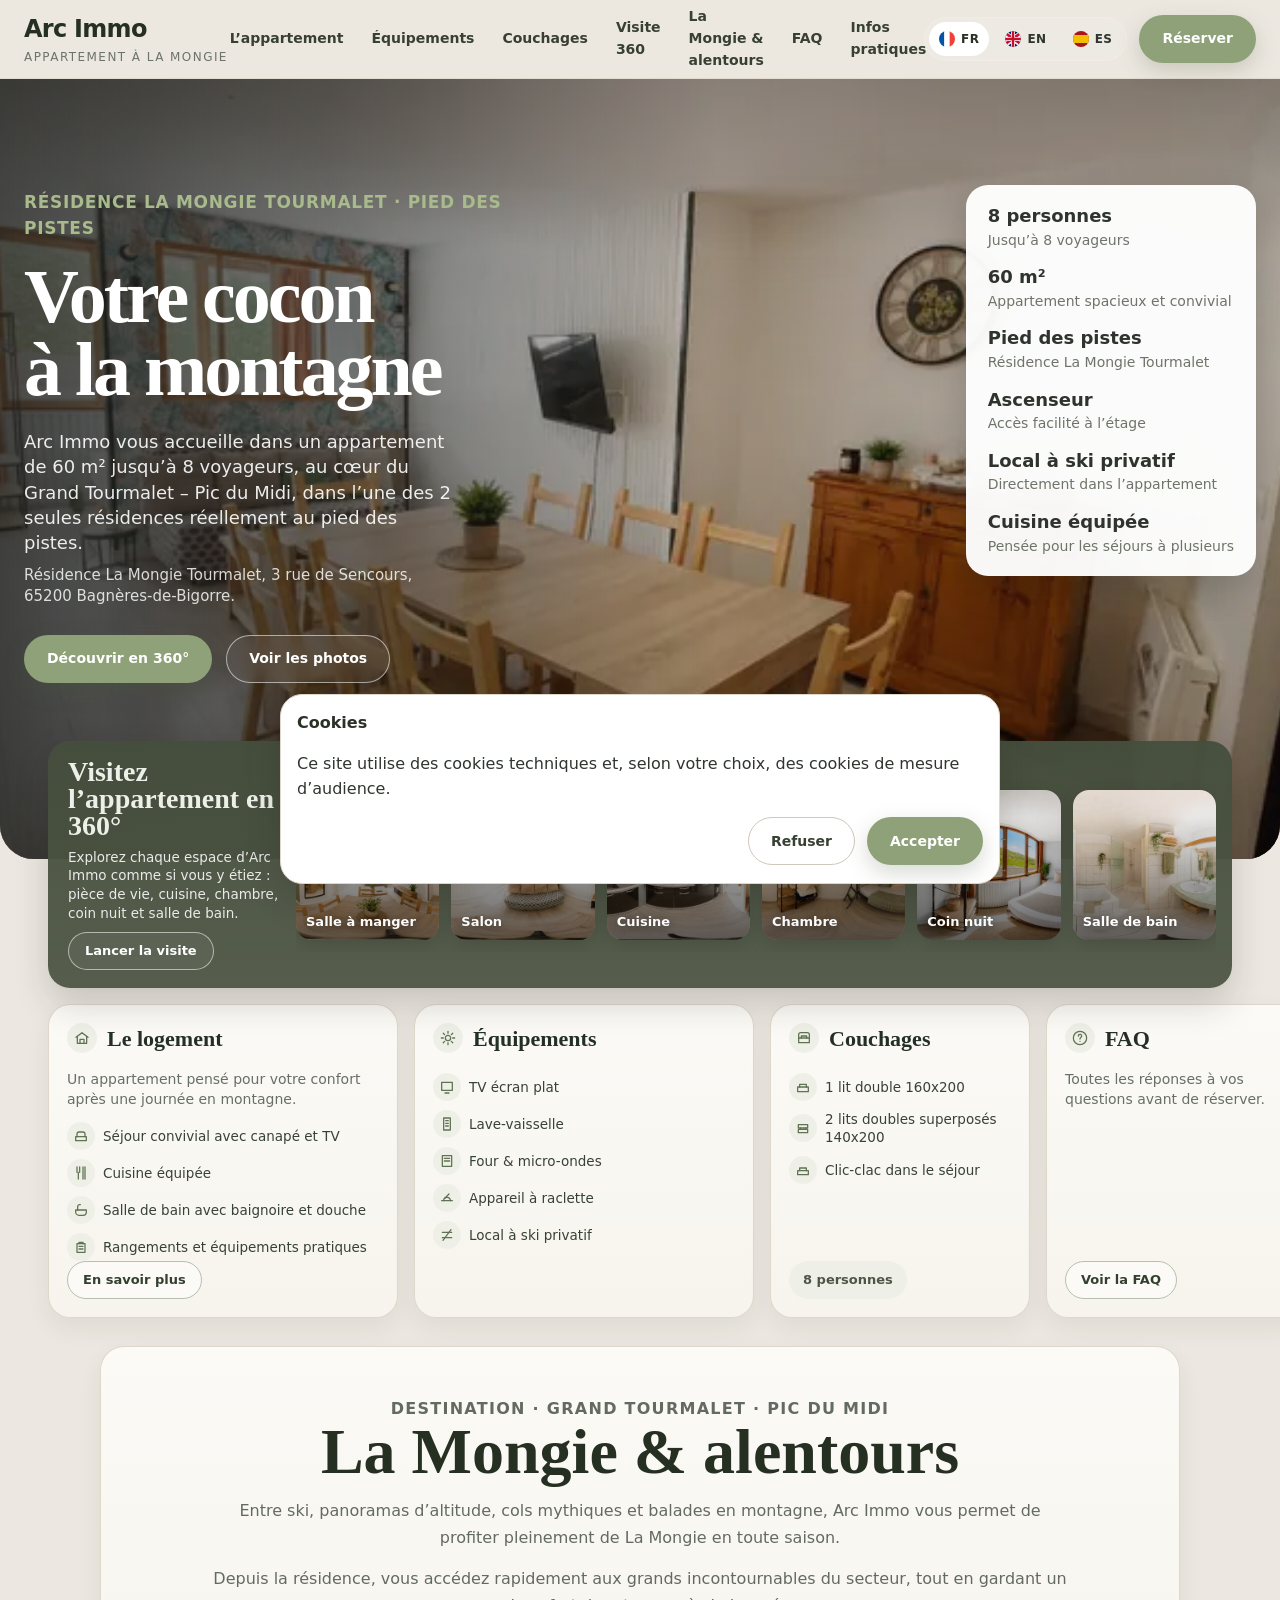
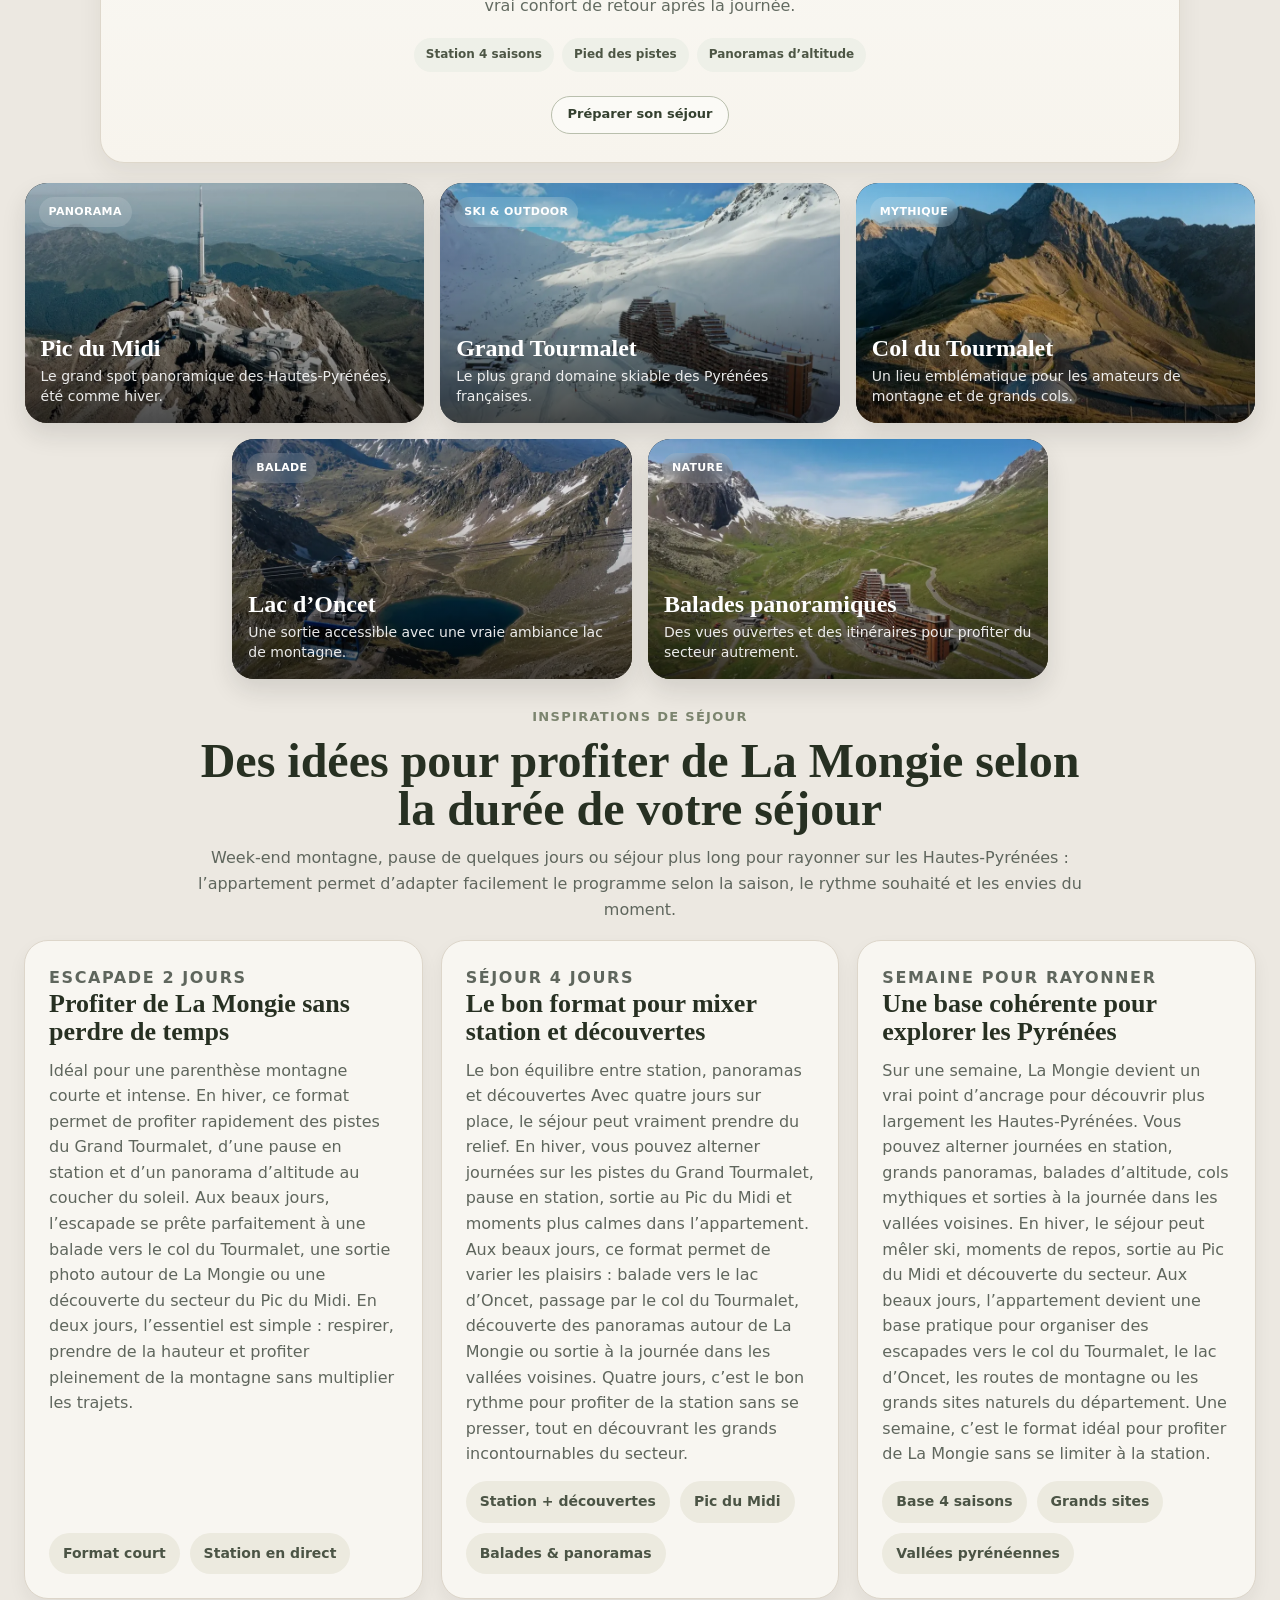
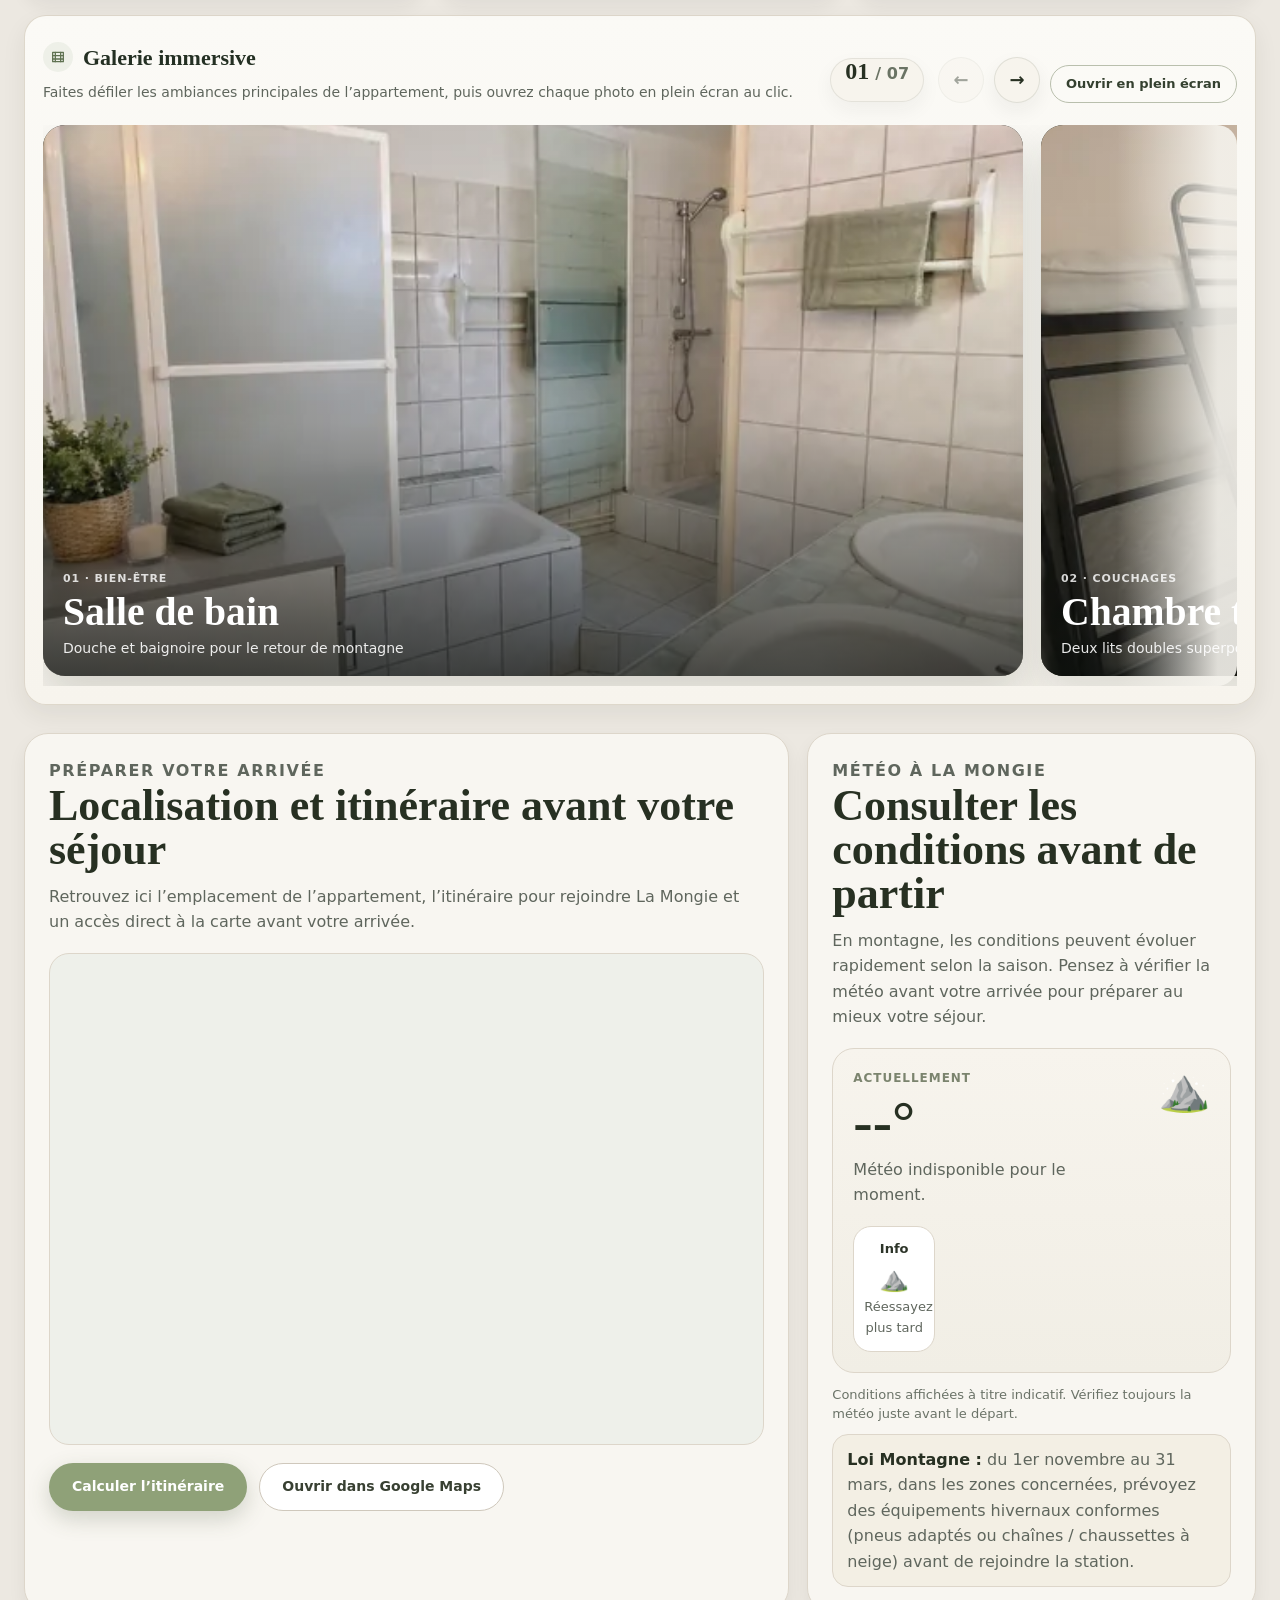
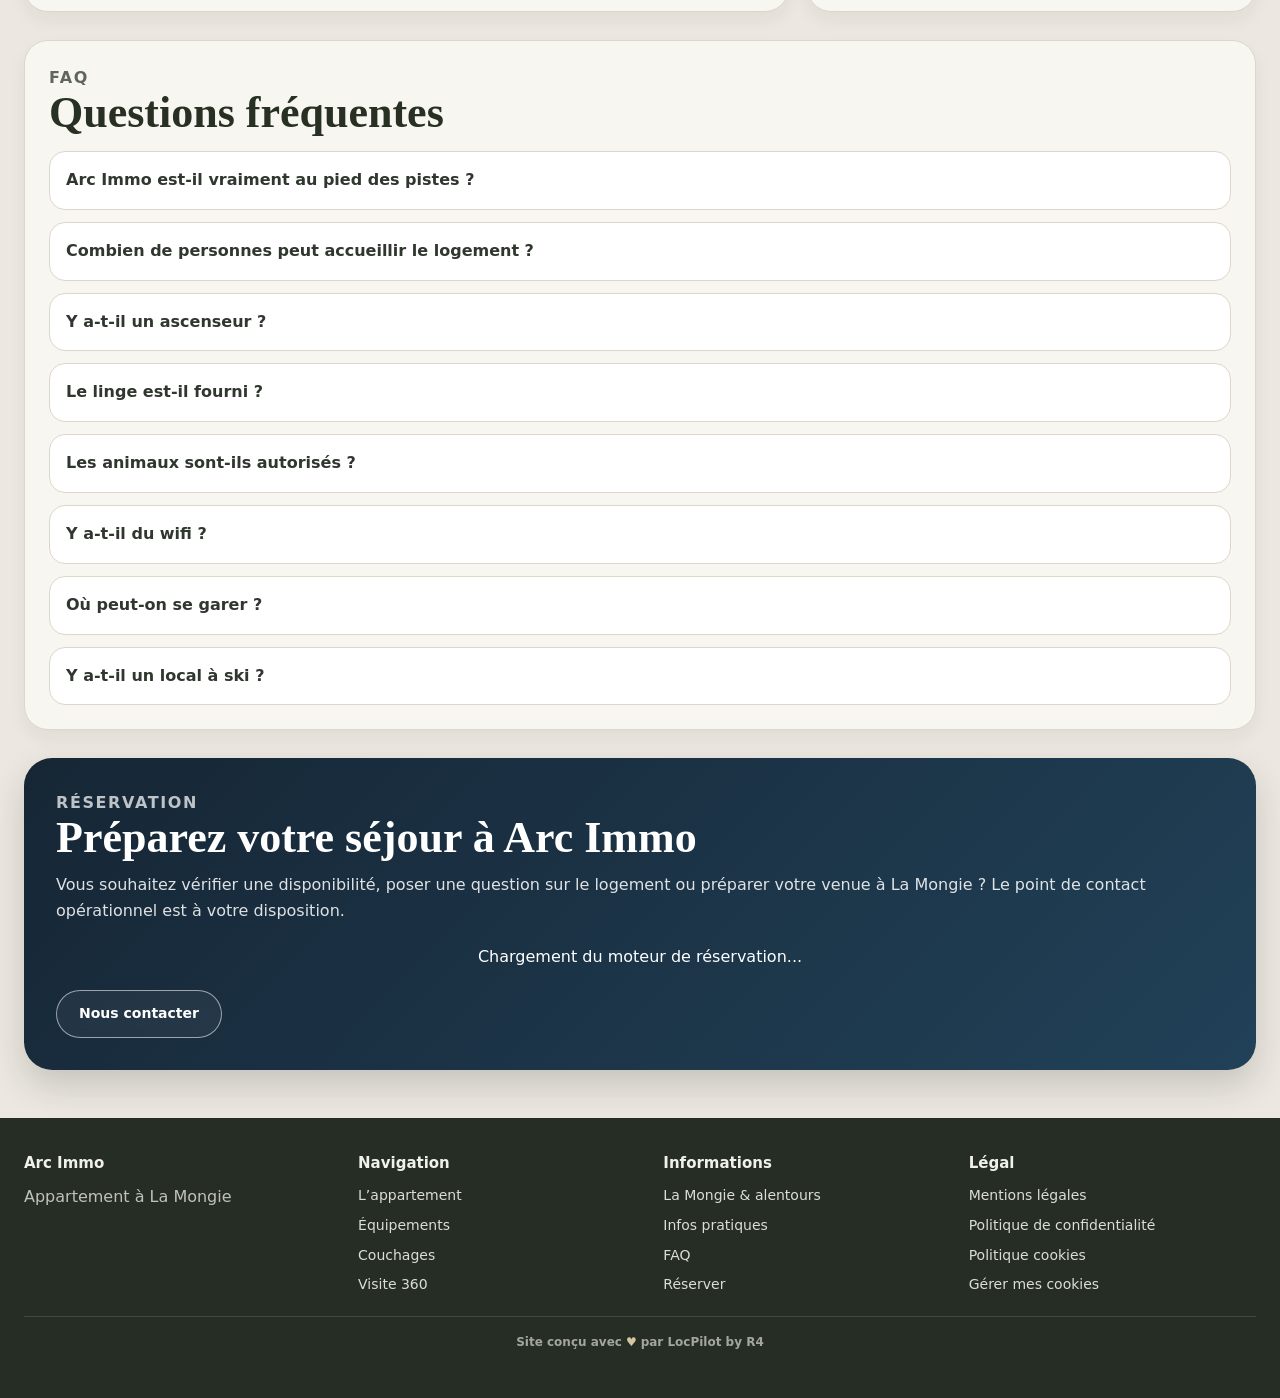
==== commit bdf810c6: "LAST VERSION" ====
--- a/index.html
+++ b/index.html
@@ -3,6 +3,7 @@
 
 <head>
   <meta charset="utf-8">
+
   <meta name="viewport" content="width=device-width, initial-scale=1">
   <title>Arc Immo | Appartement 8 personnes au pied des pistes à La Mongie</title>
   <meta name="description"
@@ -18,73 +19,181 @@
   <meta property="og:description"
     content="Appartement 60 m² jusqu’à 8 voyageurs dans la résidence La Mongie Tourmalet, au pied des pistes du Grand Tourmalet – Pic du Midi.">
   <meta property="og:url" content="https://arcimmolamongie.fr/">
-  <meta property="og:image" content="assets/img/exterieur/residence-hiver-hero.jpg">
+  <meta property="og:image" content="https://arcimmolamongie.fr/assets/img/exterieur/residence-hiver-hero.webp">
   <meta name="twitter:card" content="summary_large_image">
-  <link rel="stylesheet" href="https://cdn.jsdelivr.net/npm/@photo-sphere-viewer/core/index.css">
+  <meta name="twitter:title" content="Arc Immo | Appartement 8 personnes au pied des pistes à La Mongie">
+  <meta name="twitter:description"
+    content="Appartement 60 m² jusqu’à 8 voyageurs dans la résidence La Mongie Tourmalet, au pied des pistes du Grand Tourmalet – Pic du Midi.">
+  <meta name="twitter:image" content="https://arcimmolamongie.fr/assets/img/exterieur/residence-hiver-hero.webp">
+  <link rel="icon" href="assets/img/favicon.ico" sizes="any">
+  <link rel="icon" href="assets/img/favicon.webp" type="image/webp">
+  <link rel="apple-touch-icon" href="assets/img/apple-touch-icon.png" sizes="180x180">
+  <link rel="preconnect" href="https://cdn.jsdelivr.net" crossorigin>
+  <link rel="preload" as="image" href="assets/img/interieur/salle-a-manger-768.webp" type="image/webp"
+    media="(max-width: 767px)" fetchpriority="high">
+  <link rel="preload" as="image" href="assets/img/interieur/salle-a-manger-1200.webp" type="image/webp"
+    media="(min-width: 768px) and (max-width: 1199px)" fetchpriority="high">
+  <link rel="preload" as="image" href="assets/img/interieur/salle-a-manger.webp" type="image/webp"
+    media="(min-width: 1200px)" fetchpriority="high">
+  <script>
+    (function () {
+      try {
+        if (localStorage.getItem('arc-immo-cookie-choice')) {
+          document.documentElement.classList.add('has-cookie-choice');
+        }
+      } catch (error) { }
+    })();
+  </script>
   <link rel="stylesheet" href="assets/css/styles.css">
   <script type="application/ld+json">
   {
-    "@context":"https://schema.org",
-    "@graph":[
+    "@context": "https://schema.org",
+    "@graph": [
       {
-        "@type":"VacationRental",
-        "@id":"https://arcimmolamongie.fr/#vacationrental",
-        "name":"Arc Immo",
-        "url":"https://arcimmolamongie.fr/",
-        "description":"Arc Immo est un appartement de 60 m² jusqu’à 8 personnes situé dans la résidence La Mongie Tourmalet, 3 rue de Sencours, 65200 Bagnères-de-Bigorre, au pied des pistes du Grand Tourmalet – Pic du Midi.",
-        "image":[
-          "https://arcimmolamongie.fr/assets/img/exterieur/residence-hiver-hero.jpg",
-          "https://arcimmolamongie.fr/assets/img/interieur/salle-a-manger.png",
-          "https://arcimmolamongie.fr/assets/img/interieur/cuisine.png",
-          "https://arcimmolamongie.fr/assets/img/interieur/salle-de-bain.png"
+        "@type": "VacationRental",
+        "@id": "https://arcimmolamongie.fr/#vacation-rental",
+        "identifier": "arc-immo-la-mongie-i24",
+        "name": "Arc Immo La Mongie",
+        "url": "https://arcimmolamongie.fr/",
+        "description": "Appartement de vacances de 60 m² à La Mongie, situé dans la résidence La Mongie Tourmalet, au pied des pistes du Grand Tourmalet – Pic du Midi. Le logement peut accueillir jusqu’à 8 personnes et constitue une base pratique pour profiter de la montagne en hiver comme aux beaux jours.",
+        "inLanguage": "fr-FR",
+        "additionalType": "Apartment",
+        "image": [
+          "https://arcimmolamongie.fr/assets/img/exterieur/residence-hiver-hero.webp",
+          "https://arcimmolamongie.fr/assets/img/interieur/salle-a-manger.webp",
+          "https://arcimmolamongie.fr/assets/img/interieur/cuisine.webp",
+          "https://arcimmolamongie.fr/assets/img/interieur/salon.webp",
+          "https://arcimmolamongie.fr/assets/img/interieur/salle-de-bain.webp",
+          "https://arcimmolamongie.fr/assets/img/interieur/chambre-superposes.webp",
+          "https://arcimmolamongie.fr/assets/img/interieur/chambre-verriere.webp",
+          "https://arcimmolamongie.fr/assets/img/interieur/coin-nuit.webp"
         ],
-        "address":{
-          "@type":"PostalAddress",
-          "streetAddress":"Résidence La Mongie Tourmalet, 3 rue de Sencours",
-          "postalCode":"65200",
-          "addressLocality":"Bagnères-de-Bigorre",
-          "addressRegion":"Occitanie",
-          "addressCountry":"FR"
+        "address": {
+          "@type": "PostalAddress",
+          "streetAddress": "Résidence La Mongie Tourmalet, 3 rue de Sencours",
+          "addressLocality": "Bagnères-de-Bigorre",
+          "postalCode": "65200",
+          "addressRegion": "Occitanie",
+          "addressCountry": "FR"
         },
-        "floorSize":{
-          "@type":"QuantitativeValue",
-          "value":60,
-          "unitCode":"MTK"
+        "geo": {
+          "@type": "GeoCoordinates",
+          "latitude": 42.90922,
+          "longitude": 0.16683
         },
-        "occupancy":{
-          "@type":"QuantitativeValue",
-          "value":8
-        },
-        "checkinTime":"15:00",
-        "checkoutTime":"10:00",
-        "petsAllowed":false,
-        "amenityFeature":[
-          {"@type":"LocationFeatureSpecification","name":"Elevator","value":true},
-          {"@type":"LocationFeatureSpecification","name":"SkiStorage","value":true},
-          {"@type":"LocationFeatureSpecification","name":"Dishwasher","value":true},
-          {"@type":"LocationFeatureSpecification","name":"Oven","value":true},
-          {"@type":"LocationFeatureSpecification","name":"Microwave","value":true},
-          {"@type":"LocationFeatureSpecification","name":"CoffeeMaker","value":true},
-          {"@type":"LocationFeatureSpecification","name":"Television","value":true},
-          {"@type":"LocationFeatureSpecification","name":"WirelessInternet","value":false},
-          {"@type":"LocationFeatureSpecification","name":"Washer","value":false},
-          {"@type":"LocationFeatureSpecification","name":"Balcony","value":false}
-        ]
+        "latitude": 42.90922,
+        "longitude": 0.16683,
+        "checkinTime": "15:00",
+        "checkoutTime": "10:00",
+        "petsAllowed": false,
+        "containsPlace": {
+          "@type": "Accommodation",
+          "@id": "https://arcimmolamongie.fr/#accommodation",
+          "name": "Appartement Arc Immo La Mongie",
+          "description": "Appartement entier de 60 m² situé à La Mongie, avec grande pièce de vie, cuisine équipée, couchages jusqu’à 8 personnes, salle de bain avec baignoire et douche, ascenseur et local à ski privatif.",
+          "additionalType": "EntirePlace",
+          "floorSize": {
+            "@type": "QuantitativeValue",
+            "value": 60,
+            "unitCode": "MTK"
+          },
+          "occupancy": {
+            "@type": "QuantitativeValue",
+            "value": 8,
+            "unitCode": "C62"
+          },
+          "numberOfBathroomsTotal": 1,
+          "numberOfBedrooms": 1,
+          "amenityFeature": [
+  { "@type": "LocationFeatureSpecification", "name": "elevator", "value": true },
+  { "@type": "LocationFeatureSpecification", "name": "kitchen", "value": true },
+  { "@type": "LocationFeatureSpecification", "name": "microwave", "value": true },
+  { "@type": "LocationFeatureSpecification", "name": "ovenStove", "value": true },
+  { "@type": "LocationFeatureSpecification", "name": "tv", "value": true },
+  { "@type": "LocationFeatureSpecification", "name": "heating", "value": true },
+  { "@type": "LocationFeatureSpecification", "name": "wifi", "value": false },
+  { "@type": "LocationFeatureSpecification", "name": "washerDryer", "value": false },
+  { "@type": "LocationFeatureSpecification", "name": "balcony", "value": false },
+  { "@type": "LocationFeatureSpecification", "name": "petsAllowed", "value": false },
+  { "@type": "LocationFeatureSpecification", "name": "parkingType", "value": "Free" },
+  { "@type": "LocationFeatureSpecification", "name": "internetType", "value": "None" }
+],
+"bed": [
+  {
+    "@type": "BedDetails",
+    "numberOfBeds": 1,
+    "typeOfBed": "Queen"
+  },
+  {
+    "@type": "BedDetails",
+    "numberOfBeds": 2,
+    "typeOfBed": "Double"
+  },
+  {
+    "@type": "BedDetails",
+    "numberOfBeds": 1,
+    "typeOfBed": "SofaBed"
+  }
+]
+        }
       },
       {
-        "@type":"Organization",
-        "@id":"https://arcimmolamongie.fr/#organization",
-        "name":"LocPilot",
-        "url":"https://arcimmolamongie.fr/"
+        "@type": "WebSite",
+        "@id": "https://arcimmolamongie.fr/#website",
+        "url": "https://arcimmolamongie.fr/",
+        "name": "Arc Immo La Mongie",
+        "inLanguage": "fr-FR",
+        "publisher": {
+          "@id": "https://arcimmolamongie.fr/#organization"
+        }
       },
       {
-        "@type":"WebSite",
-        "@id":"https://arcimmolamongie.fr/#website",
-        "url":"https://arcimmolamongie.fr/",
-        "name":"Arc Immo"
+        "@type": "WebPage",
+        "@id": "https://arcimmolamongie.fr/#webpage",
+        "url": "https://arcimmolamongie.fr/",
+        "name": "Arc Immo La Mongie | Appartement 8 personnes au pied des pistes",
+        "description": "Appartement de vacances à La Mongie, 60 m² jusqu’à 8 personnes, situé dans la résidence La Mongie Tourmalet au pied des pistes du Grand Tourmalet – Pic du Midi.",
+        "inLanguage": "fr-FR",
+        "isPartOf": {
+          "@id": "https://arcimmolamongie.fr/#website"
+        },
+        "mainEntity": {
+          "@id": "https://arcimmolamongie.fr/#vacation-rental"
+        }
+      },
+      {
+        "@type": "Organization",
+        "@id": "https://arcimmolamongie.fr/#organization",
+        "name": "LocPilot by R4",
+        "url": "https://locpilotbyr4.fr/"
       }
     ]
   }
+  </script>
+  <!-- Google tag (gtag.js) - GA4 avec Consent Mode -->
+  <script>
+    window.dataLayer = window.dataLayer || [];
+    function gtag() { dataLayer.push(arguments); }
+
+    const arcAnalyticsChoice = (() => {
+      try {
+        return localStorage.getItem('arc-immo-cookie-choice');
+      } catch (error) {
+        return null;
+      }
+    })();
+
+    gtag('consent', 'default', {
+      'analytics_storage': arcAnalyticsChoice === 'accepted' ? 'granted' : 'denied',
+      'ad_storage': 'denied',
+      'ad_user_data': 'denied',
+      'ad_personalization': 'denied'
+    });
+  </script>
+  <script async src="https://www.googletagmanager.com/gtag/js?id=G-4P88E0RJMH"></script>
+  <script>
+    gtag('js', new Date());
+    gtag('config', 'G-4P88E0RJMH');
   </script>
 </head>
 
@@ -98,28 +207,33 @@
         <span class="brand-v2-sub">Appartement à La Mongie</span>
       </a>
 
-      <button class="nav-toggle-v2" type="button" aria-expanded="false" aria-controls="main-nav">
+      <button class="nav-toggle-v2" type="button" aria-expanded="false" aria-controls="header-menu">
         ☰
         <span class="sr-only">Ouvrir le menu</span>
       </button>
 
-      <nav class="main-nav-v2" id="main-nav" aria-label="Navigation principale">
-        <a href="#logement">L’appartement</a>
-        <a href="#equipements">Équipements</a>
-        <a href="#couchages">Couchages</a>
-        <a href="#visite-360">Visite 360</a>
-        <a href="#la-mongie-alentours">La Mongie & alentours</a>
-        <a href="#faq">FAQ</a>
-        <a href="#infos-pratiques">Infos pratiques</a>
-      </nav>
-
-      <div class="header-actions-v2">
-        <nav class="lang-switcher" aria-label="Choix de langue">
-          <a class="is-active" href="index.html" lang="fr" hreflang="fr">FR</a>
-          <a href="en/index.html" lang="en" hreflang="en">EN</a>
-          <a href="es/index.html" lang="es" hreflang="es">ES</a>
+      <div class="header-menu-v2" id="header-menu">
+        <nav class="main-nav-v2" id="main-nav" aria-label="Navigation principale">
+          <a href="#logement">L’appartement</a>
+          <a href="#equipements">Équipements</a>
+          <a href="#couchages">Couchages</a>
+          <a href="#visite-360">Visite 360</a>
+          <a href="#la-mongie-alentours">La Mongie & alentours</a>
+          <a href="#faq">FAQ</a>
+          <a href="#infos-pratiques">Infos pratiques</a>
         </nav>
-        <a class="btn btn-solid" href="#reservation">Réserver</a>
+
+        <div class="header-actions-v2">
+          <nav class="lang-switcher" aria-label="Choix de langue">
+            <a class="is-active" href="index.html" lang="fr" hreflang="fr"><img class="lang-flag"
+                src="assets/img/flags/fr.svg" alt="" aria-hidden="true"><span class="lang-code">FR</span></a>
+            <a href="en/index.html" lang="en" hreflang="en"><img class="lang-flag" src="assets/img/flags/gb.svg" alt=""
+                aria-hidden="true"><span class="lang-code">EN</span></a>
+            <a href="es/index.html" lang="es" hreflang="es"><img class="lang-flag" src="assets/img/flags/es.svg" alt=""
+                aria-hidden="true"><span class="lang-code">ES</span></a>
+          </nav>
+          <a class="btn btn-solid" href="#reservation">Réserver</a>
+        </div>
       </div>
     </div>
   </header>
@@ -127,8 +241,12 @@
   <main id="main">
     <section class="hero-v2">
       <div class="hero-v2-media">
-        <img src="assets/img/interieur/salle-a-manger.png" alt="Pièce de vie de l’appartement Arc Immo à La Mongie"
-          width="1800" height="1100">
+        <picture>
+          <source media="(max-width: 767px)" srcset="assets/img/interieur/salle-a-manger-768.webp">
+          <source media="(max-width: 1199px)" srcset="assets/img/interieur/salle-a-manger-1200.webp">
+          <img src="assets/img/interieur/salle-a-manger.webp" alt="Pièce de vie de l’appartement Arc Immo à La Mongie"
+            width="1800" height="1100" fetchpriority="high" loading="eager" decoding="async">
+        </picture>
       </div>
       <div class="hero-v2-overlay"></div>
 
@@ -138,7 +256,11 @@
           <h1>Votre cocon<br>à la montagne</h1>
           <p class="hero-v2-text">
             Arc Immo vous accueille dans un appartement de 60 m² jusqu’à 8 voyageurs,
-            au cœur du Grand Tourmalet – Pic du Midi, dans l’une des 2 seules résidences réellement au pied des pistes.
+            au cœur du Grand Tourmalet – Pic du Midi, dans l’une des 2 seules résidences réellement au pied des
+            pistes.
+          </p>
+          <p class="hero-v2-address">
+            Résidence La Mongie Tourmalet, 3 rue de Sencours, 65200 Bagnères-de-Bigorre.
           </p>
           <div class="hero-v2-actions">
             <a class="btn btn-accent" href="#visite-360">Découvrir en 360°</a>
@@ -190,28 +312,28 @@
       <div class="viewer-scroller">
         <button class="viewer-thumb viewer-thumb-btn" type="button" data-scene="salle-a-manger"
           aria-label="Ouvrir la visite 360 de la salle à manger">
-          <img src="assets/img/360/sallemanger.png" alt="Prévisualisation 360 de la salle à manger d’Arc Immo"
-            loading="lazy" width="640" height="360">
+          <img src="assets/img/360/thumbs/sallemanger-640.webp"
+            alt="Prévisualisation 360 de la salle à manger d’Arc Immo" loading="lazy" width="640" height="360">
           <span>Salle à manger</span>
         </button>
 
         <button class="viewer-thumb viewer-thumb-btn" type="button" data-scene="salon"
           aria-label="Ouvrir la visite 360 du salon">
-          <img src="assets/img/360/salon.png" alt="Prévisualisation 360 du salon d’Arc Immo" loading="lazy" width="640"
-            height="360">
+          <img src="assets/img/360/thumbs/salon-640.webp" alt="Prévisualisation 360 du salon d’Arc Immo" loading="lazy"
+            width="640" height="360">
           <span>Salon</span>
         </button>
 
         <button class="viewer-thumb viewer-thumb-btn" type="button" data-scene="cuisine"
           aria-label="Ouvrir la visite 360 de la cuisine">
-          <img src="assets/img/360/cuisine.png" alt="Prévisualisation 360 de la cuisine équipée d’Arc Immo"
+          <img src="assets/img/360/thumbs/cuisine-640.webp" alt="Prévisualisation 360 de la cuisine équipée d’Arc Immo"
             loading="lazy" width="640" height="360">
           <span>Cuisine</span>
         </button>
 
         <button class="viewer-thumb viewer-thumb-btn" type="button" data-scene="chambre"
           aria-label="Ouvrir la visite 360 de la chambre">
-          <img src="assets/img/360/chambre.png"
+          <img src="assets/img/360/thumbs/chambre-640.webp"
             alt="Prévisualisation 360 de la chambre avec lits doubles superposés d’Arc Immo" loading="lazy" width="640"
             height="360">
           <span>Chambre</span>
@@ -219,7 +341,7 @@
 
         <button class="viewer-thumb viewer-thumb-btn" type="button" data-scene="coin-nuit"
           aria-label="Ouvrir la visite 360 du coin nuit">
-          <img src="assets/img/360/chambre-verriere.png"
+          <img src="assets/img/360/thumbs/chambre-verriere-640.webp"
             alt="Prévisualisation 360 du coin nuit derrière la verrière d’Arc Immo" loading="lazy" width="640"
             height="360">
           <span>Coin nuit</span>
@@ -227,7 +349,7 @@
 
         <button class="viewer-thumb viewer-thumb-btn" type="button" data-scene="salle-de-bain"
           aria-label="Ouvrir la visite 360 de la salle de bain">
-          <img src="assets/img/360/salledebaindouche.png"
+          <img src="assets/img/360/thumbs/salledebaindouche-640.webp"
             alt="Prévisualisation 360 de la salle de bain avec baignoire et douche d’Arc Immo" loading="lazy"
             width="640" height="360">
           <span>Salle de bain</span>
@@ -236,7 +358,7 @@
     </section>
 
     <section class="cards-row-v2 section-gap-top">
-      <article class="card-v2 card-logement">
+      <article class="card-v2 card-logement" id="logement">
         <div class="card-title-row">
           <span class="card-title-icon" aria-hidden="true">
             <svg viewBox="0 0 24 24">
@@ -288,7 +410,7 @@
         <a class="chip-btn" href="#logement">En savoir plus</a>
       </article>
 
-      <article class="card-v2 card-equipements">
+      <article class="card-v2 card-equipements" id="equipements">
         <div class="card-title-row">
           <span class="card-title-icon" aria-hidden="true">
             <svg viewBox="0 0 24 24">
@@ -325,7 +447,7 @@
         </ul>
       </article>
 
-      <article class="card-v2 card-couchages">
+      <article class="card-v2 card-couchages" id="couchages">
         <div class="card-title-row">
           <span class="card-title-icon" aria-hidden="true">
             <svg viewBox="0 0 24 24">
@@ -401,14 +523,14 @@
       <div class="region-scroller-v2">
         <button class="region-card-v2 region-card-btn" type="button" data-region-index="0"
           data-region-access="Accès rapide depuis la résidence, puis montée via le téléphérique."
-          data-region-season="Toute saison · Panorama" data-region-image="assets/img/alentours/pic-du-midi.jpg"
+          data-region-season="Toute saison · Panorama" data-region-image="assets/img/alentours/pic-du-midi.webp"
           data-region-title="Pic du Midi"
           data-region-text="Le grand spot panoramique des Hautes-Pyrénées, été comme hiver."
           data-region-notes="Panorama emblématique du secteur. Idéal pour une sortie marquante quand la météo est dégagée. En période d’affluence, il vaut mieux anticiper son créneau."
           data-region-route="Depuis La Mongie, l’accès se fait rapidement vers le téléphérique. C’est l’option la plus simple pour profiter du site sans longue approche."
           data-region-map="https://www.google.com/maps/search/?api=1&amp;query=Pic+du+Midi+de+Bigorre">
-          <img src="assets/img/alentours/pic-du-midi.jpg" alt="Pic du Midi de Bigorre" width="900" height="600"
-            loading="lazy">
+          <img src="assets/img/alentours/thumbs/pic-du-midi-900.webp" alt="Pic du Midi de Bigorre" width="900"
+            height="600" loading="lazy">
           <span class="region-badge-v2">Panorama</span>
           <div class="region-copy-v2">
             <strong>Pic du Midi</strong>
@@ -418,13 +540,13 @@
 
         <button class="region-card-v2 region-card-btn" type="button" data-region-index="1"
           data-region-access="Depuis la résidence, accès très rapide au secteur La Mongie."
-          data-region-season="Hiver · Ski & outdoor" data-region-image="assets/img/alentours/grand-tourmalet.jpg"
+          data-region-season="Hiver · Ski & outdoor" data-region-image="assets/img/alentours/grand-tourmalet.webp"
           data-region-title="Grand Tourmalet" data-region-text="Le plus grand domaine skiable des Pyrénées françaises."
           data-region-notes="Le secteur offre un vrai terrain de jeu hiver comme intersaison outdoor. Selon les conditions, pense à vérifier l’ouverture des remontées, des secteurs et la météo du jour."
           data-region-route="Depuis la résidence, l’accès aux pistes et au domaine se fait très rapidement côté La Mongie. C’est le spot le plus direct pour une journée ski ou montagne."
           data-region-map="https://www.google.com/maps/search/?api=1&amp;query=Grand+Tourmalet+La+Mongie">
-          <img src="assets/img/alentours/grand-tourmalet.jpg" alt="Domaine du Grand Tourmalet" width="900" height="600"
-            loading="lazy">
+          <img src="assets/img/alentours/thumbs/grand-tourmalet-900.webp" alt="Domaine du Grand Tourmalet" width="900"
+            height="600" loading="lazy">
           <span class="region-badge-v2">Ski & outdoor</span>
           <div class="region-copy-v2">
             <strong>Grand Tourmalet</strong>
@@ -435,13 +557,13 @@
         <button class="region-card-v2 region-card-btn" type="button" data-region-index="2"
           data-region-access="Trajet court en voiture lorsque la route est ouverte."
           data-region-season="Été / intersaison · Col mythique"
-          data-region-image="assets/img/alentours/col-du-tourmalet.jpg" data-region-title="Col du Tourmalet"
+          data-region-image="assets/img/alentours/col-du-tourmalet.webp" data-region-title="Col du Tourmalet"
           data-region-text="Un lieu emblématique pour les amateurs de montagne et de grands cols."
           data-region-notes="Spot mythique des Pyrénées, superbe pour les vues et les arrêts photo. Attention toutefois : la route peut être fermée selon la saison ou les conditions météo."
           data-region-route="L’accès se fait en voiture depuis La Mongie lorsque la route est ouverte. Le trajet est court et très visuel, avec plusieurs points d’arrêt possibles."
           data-region-map="https://www.google.com/maps/search/?api=1&amp;query=Col+du+Tourmalet">
-          <img src="assets/img/alentours/col-du-tourmalet.jpg" alt="Col du Tourmalet" width="900" height="600"
-            loading="lazy">
+          <img src="assets/img/alentours/thumbs/col-du-tourmalet-900.webp" alt="Col du Tourmalet" width="900"
+            height="600" loading="lazy">
           <span class="region-badge-v2">Mythique</span>
           <div class="region-copy-v2">
             <strong>Col du Tourmalet</strong>
@@ -451,13 +573,14 @@
 
         <button class="region-card-v2 region-card-btn" type="button" data-region-index="3"
           data-region-access="Accès facile depuis la station, puis approche à pied selon le départ."
-          data-region-season="Été / intersaison · Balade" data-region-image="assets/img/alentours/lac-oncet.jpg"
+          data-region-season="Été / intersaison · Balade" data-region-image="assets/img/alentours/lac-oncet.webp"
           data-region-title="Lac d’Oncet"
           data-region-text="Une sortie accessible avec une vraie ambiance lac de montagne."
           data-region-notes="Belle option pour une sortie nature sans viser une expédition. Prévois quand même de bonnes chaussures et une couche coupe-vent, surtout si les conditions changent vite."
           data-region-route="Depuis La Mongie, l’accès se fait facilement vers le secteur du col. Ensuite, la portion finale se fait tranquillement à pied selon le point de départ choisi."
           data-region-map="https://www.google.com/maps/search/?api=1&amp;query=Lac+d%27Oncet">
-          <img src="assets/img/alentours/lac-oncet.jpg" alt="Lac d’Oncet" width="900" height="600" loading="lazy">
+          <img src="assets/img/alentours/thumbs/lac-oncet-900.webp" alt="Lac d’Oncet" width="900" height="600"
+            loading="lazy">
           <span class="region-badge-v2">Balade</span>
           <div class="region-copy-v2">
             <strong>Lac d’Oncet</strong>
@@ -467,13 +590,13 @@
 
         <button class="region-card-v2 region-card-btn" type="button" data-region-index="4"
           data-region-access="Départs variés selon l’itinéraire choisi." data-region-season="Toute saison · Découverte"
-          data-region-image="assets/img/alentours/balades.jpg" data-region-title="Balades panoramiques"
+          data-region-image="assets/img/alentours/balades.webp" data-region-title="Balades panoramiques"
           data-region-text="Des vues ouvertes et des itinéraires pour profiter du secteur autrement."
           data-region-notes="Parfait pour découvrir La Mongie autrement que par le seul ski. Selon la saison, tu peux viser des promenades faciles, des sorties photo ou des itinéraires plus contemplatifs."
           data-region-route="Depuis la résidence, plusieurs départs sont accessibles rapidement en voiture ou à pied selon l’itinéraire visé. L’idée est de choisir la sortie selon la météo, le temps disponible et le niveau du groupe."
           data-region-map="https://www.google.com/maps/search/?api=1&amp;query=La+Mongie+balades+panoramiques">
-          <img src="assets/img/alentours/balades.jpg" alt="Balades panoramiques à La Mongie" width="900" height="600"
-            loading="lazy">
+          <img src="assets/img/alentours/thumbs/balades-900.webp" alt="Balades panoramiques à La Mongie" width="900"
+            height="600" loading="lazy">
           <span class="region-badge-v2">Nature</span>
           <div class="region-copy-v2">
             <strong>Balades panoramiques</strong>
@@ -484,7 +607,7 @@
     </section>
 
 
-    <section class="shell stay-ideas-v2 section-gap" id="logement" aria-labelledby="stay-ideas-title">
+    <section class="shell stay-ideas-v2 section-gap" id="idees-sejour" aria-labelledby="stay-ideas-title">
       <div class="stay-ideas-v2__intro">
         <p class="section-tag">Inspirations de séjour</p>
         <h2 id="stay-ideas-title">Des idées pour profiter de La Mongie selon la durée de votre séjour</h2>
@@ -498,12 +621,20 @@
       <div class="stay-ideas-v2__grid">
         <article class="white-card-v2 stay-idea-card-v2">
           <p class="section-tag">Escapade 2 jours</p>
-          <h3>Profiter de la station sans perdre de temps</h3>
+          <h3>Profiter de La Mongie sans perdre de temps</h3>
           <p>
-            Idéal pour couper rapidement avec le quotidien et profiter de La Mongie sans détour.
-            En hiver, ce format permet de se concentrer sur les pistes, la station et les panoramas.
-            Aux beaux jours, il fonctionne très bien pour une parenthèse montagne entre balade,
-            col du Tourmalet et grand bol d’air en altitude.
+            Idéal pour une parenthèse montagne courte et intense. En hiver, ce format permet de profiter rapidement des
+            pistes du
+            Grand Tourmalet, d’une pause en station et d’un panorama d’altitude au coucher du soleil. Aux beaux jours,
+            l’escapade se
+            prête parfaitement à une balade vers le col du Tourmalet, une sortie photo autour de La Mongie ou une
+            découverte du
+            secteur du Pic du Midi.
+
+            En deux jours, l’essentiel est simple : respirer, prendre de la hauteur et profiter pleinement de la
+            montagne sans
+            multiplier les trajets.
+
           </p>
           <div class="info-badges-v2" aria-label="Format de séjour">
             <span>Format court</span>
@@ -511,33 +642,53 @@
           </div>
         </article>
 
-        <article class="white-card-v2 stay-idea-card-v2" id="equipements">
+        <article class="white-card-v2 stay-idea-card-v2" id="sejour-4-jours">
           <p class="section-tag">Séjour 4 jours</p>
           <h3>Le bon format pour mixer station et découvertes</h3>
           <p>
-            Avec quelques jours sur place, il devient plus facile d’alterner temps actif et moments plus calmes.
-            L’hiver, cela permet de profiter du domaine tout en découvrant le secteur.
-            Le reste de l’année, ce format se prête bien à un programme varié entre Pic du Midi,
-            panoramas, cols emblématiques, lac d’Oncet et temps de pause à La Mongie.
+            Le bon équilibre entre station, panoramas et découvertes
+
+            Avec quatre jours sur place, le séjour peut vraiment prendre du relief. En hiver, vous pouvez alterner
+            journées sur les
+            pistes du Grand Tourmalet, pause en station, sortie au Pic du Midi et moments plus calmes dans
+            l’appartement.
+
+            Aux beaux jours, ce format permet de varier les plaisirs : balade vers le lac d’Oncet, passage par le col du
+            Tourmalet,
+            découverte des panoramas autour de La Mongie ou sortie à la journée dans les vallées voisines.
+
+            Quatre jours, c’est le bon rythme pour profiter de la station sans se presser, tout en découvrant les grands
+            incontournables du secteur.
           </p>
           <div class="info-badges-v2" aria-label="Format de séjour">
-            <span>Le bon équilibre</span>
-            <span>Station + alentours</span>
+            <span>Station + découvertes</span>
+            <span>Pic du Midi</span>
+            <span>Balades & panoramas</span>
           </div>
         </article>
 
-        <article class="white-card-v2 stay-idea-card-v2" id="couchages">
+        <article class="white-card-v2 stay-idea-card-v2" id="sejour-semaine">
           <p class="section-tag">Semaine pour rayonner</p>
           <h3>Une base cohérente pour explorer les Pyrénées</h3>
           <p>
-            Sur un séjour plus long, La Mongie devient une vraie base pour explorer plus largement
-            les Hautes-Pyrénées et la chaîne pyrénéenne. L’appartement permet alors d’alterner vie en station,
-            grands sites, vallées, routes de montagne, balades d’altitude et découvertes à la journée,
-            tout en gardant un point d’ancrage simple pour revenir chaque soir.
+            Sur une semaine, La Mongie devient un vrai point d’ancrage pour découvrir plus largement les
+            Hautes-Pyrénées. Vous
+            pouvez alterner journées en station, grands panoramas, balades d’altitude, cols mythiques et sorties à la
+            journée dans
+            les vallées voisines.
+
+            En hiver, le séjour peut mêler ski, moments de repos, sortie au Pic du Midi et découverte du secteur. Aux
+            beaux jours,
+            l’appartement devient une base pratique pour organiser des escapades vers le col du Tourmalet, le lac
+            d’Oncet, les
+            routes de montagne ou les grands sites naturels du département.
+
+            Une semaine, c’est le format idéal pour profiter de La Mongie sans se limiter à la station.
           </p>
           <div class="info-badges-v2" aria-label="Format de séjour">
             <span>Base 4 saisons</span>
-            <span>Pyrénées à portée</span>
+            <span>Grands sites</span>
+            <span>Vallées pyrénéennes</span>
           </div>
         </article>
       </div>
@@ -556,7 +707,8 @@
               </span>
               <h2>Galerie immersive</h2>
             </div>
-            <p>Faites défiler les ambiances principales de l’appartement, puis ouvrez chaque photo en plein écran au clic.</p>
+            <p>Faites défiler les ambiances principales de l’appartement, puis ouvrez chaque photo en plein écran au
+              clic.</p>
           </div>
 
           <div class="gallery-head-v2__meta">
@@ -566,9 +718,12 @@
             </div>
 
             <div class="gallery-carousel-actions">
-              <button class="gallery-carousel-nav" type="button" data-gallery-scroll="prev" aria-label="Photos précédentes">←</button>
-              <button class="gallery-carousel-nav" type="button" data-gallery-scroll="next" aria-label="Photos suivantes">→</button>
-              <button class="chip-btn gallery-open-btn" type="button" data-gallery-open="0">Ouvrir en plein écran</button>
+              <button class="gallery-carousel-nav" type="button" data-gallery-scroll="prev"
+                aria-label="Photos précédentes">←</button>
+              <button class="gallery-carousel-nav" type="button" data-gallery-scroll="next"
+                aria-label="Photos suivantes">→</button>
+              <button class="chip-btn gallery-open-btn" type="button" data-gallery-open="0">Ouvrir en plein
+                écran</button>
             </div>
           </div>
         </div>
@@ -576,10 +731,10 @@
         <div class="gallery-carousel-wrap">
           <div class="gallery-grid-7" id="gallery-carousel-track">
             <button class="gallery-thumb is-active" type="button" data-gallery-index="0"
-              data-gallery-full="assets/img/interieur/salle-de-bain.png" data-gallery-alt="Salle de bain d’Arc Immo"
+              data-gallery-full="assets/img/interieur/salle-de-bain.webp" data-gallery-alt="Salle de bain d’Arc Immo"
               data-gallery-title="Salle de bain" data-gallery-subtitle="Douche et baignoire pour le retour de montagne">
-              <img src="assets/img/interieur/salle-de-bain.png" alt="Salle de bain d’Arc Immo" width="600" height="400"
-                loading="lazy">
+              <img src="assets/img/interieur/thumbs/salle-de-bain-600.webp" alt="Salle de bain d’Arc Immo" width="600"
+                height="400" loading="lazy">
               <span class="gallery-thumb__overlay"></span>
               <span class="gallery-thumb__content">
                 <span class="gallery-thumb__eyebrow">01 · Bien-être</span>
@@ -589,11 +744,11 @@
             </button>
 
             <button class="gallery-thumb" type="button" data-gallery-index="1"
-              data-gallery-full="assets/img/interieur/chambre-superposes.png"
+              data-gallery-full="assets/img/interieur/chambre-superposes.webp"
               data-gallery-alt="Chambre avec lits doubles superposés" data-gallery-title="Chambre tribu"
               data-gallery-subtitle="Deux lits doubles superposés pour les séjours en groupe">
-              <img src="assets/img/interieur/chambre-superposes.png" alt="Chambre avec lits doubles superposés"
-                width="600" height="400" loading="lazy">
+              <img src="assets/img/interieur/thumbs/chambre-superposes-600.webp"
+                alt="Chambre avec lits doubles superposés" width="600" height="400" loading="lazy">
               <span class="gallery-thumb__overlay"></span>
               <span class="gallery-thumb__content">
                 <span class="gallery-thumb__eyebrow">02 · Couchages</span>
@@ -603,11 +758,11 @@
             </button>
 
             <button class="gallery-thumb" type="button" data-gallery-index="2"
-              data-gallery-full="assets/img/interieur/chambre-verriere.png"
+              data-gallery-full="assets/img/interieur/chambre-verriere.webp"
               data-gallery-alt="Coin nuit derrière la verrière" data-gallery-title="Coin nuit verrière"
               data-gallery-subtitle="Une ambiance plus intime au cœur de l’appartement">
-              <img src="assets/img/interieur/chambre-verriere.png" alt="Coin nuit derrière la verrière" width="600"
-                height="400" loading="lazy">
+              <img src="assets/img/interieur/thumbs/chambre-verriere-600.webp" alt="Coin nuit derrière la verrière"
+                width="600" height="400" loading="lazy">
               <span class="gallery-thumb__overlay"></span>
               <span class="gallery-thumb__content">
                 <span class="gallery-thumb__eyebrow">03 · Ambiance</span>
@@ -617,10 +772,10 @@
             </button>
 
             <button class="gallery-thumb" type="button" data-gallery-index="3"
-              data-gallery-full="assets/img/interieur/salle-a-manger.png" data-gallery-alt="Salle à manger d’Arc Immo"
+              data-gallery-full="assets/img/interieur/salle-a-manger.webp" data-gallery-alt="Salle à manger d’Arc Immo"
               data-gallery-title="Espace repas" data-gallery-subtitle="Un volume convivial pour partager le séjour">
-              <img src="assets/img/interieur/salle-a-manger.png" alt="Salle à manger d’Arc Immo" width="600" height="400"
-                loading="lazy">
+              <img src="assets/img/interieur/thumbs/salle-a-manger-600.webp" alt="Salle à manger d’Arc Immo" width="600"
+                height="400" loading="lazy">
               <span class="gallery-thumb__overlay"></span>
               <span class="gallery-thumb__content">
                 <span class="gallery-thumb__eyebrow">04 · Convivialité</span>
@@ -630,10 +785,10 @@
             </button>
 
             <button class="gallery-thumb" type="button" data-gallery-index="4"
-              data-gallery-full="assets/img/interieur/cuisine.png" data-gallery-alt="Cuisine équipée d’Arc Immo"
+              data-gallery-full="assets/img/interieur/cuisine.webp" data-gallery-alt="Cuisine équipée d’Arc Immo"
               data-gallery-title="Cuisine équipée" data-gallery-subtitle="Pensée pour cuisiner facilement sur place">
-              <img src="assets/img/interieur/cuisine.png" alt="Cuisine équipée d’Arc Immo" width="600" height="400"
-                loading="lazy">
+              <img src="assets/img/interieur/thumbs/cuisine-600.webp" alt="Cuisine équipée d’Arc Immo" width="600"
+                height="400" loading="lazy">
               <span class="gallery-thumb__overlay"></span>
               <span class="gallery-thumb__content">
                 <span class="gallery-thumb__eyebrow">05 · Fonctionnel</span>
@@ -643,9 +798,10 @@
             </button>
 
             <button class="gallery-thumb" type="button" data-gallery-index="5"
-              data-gallery-full="assets/img/interieur/salon.png" data-gallery-alt="Salon d’Arc Immo"
+              data-gallery-full="assets/img/interieur/salon.webp" data-gallery-alt="Salon d’Arc Immo"
               data-gallery-title="Salon" data-gallery-subtitle="Un espace central pour se retrouver après la journée">
-              <img src="assets/img/interieur/salon.png" alt="Salon d’Arc Immo" width="600" height="400" loading="lazy">
+              <img src="assets/img/interieur/thumbs/salon-600.webp" alt="Salon d’Arc Immo" width="600" height="400"
+                loading="lazy">
               <span class="gallery-thumb__overlay"></span>
               <span class="gallery-thumb__content">
                 <span class="gallery-thumb__eyebrow">06 · Vie de séjour</span>
@@ -655,11 +811,11 @@
             </button>
 
             <button class="gallery-thumb" type="button" data-gallery-index="6"
-              data-gallery-full="assets/img/interieur/coin-nuit.png"
+              data-gallery-full="assets/img/interieur/coin-nuit.webp"
               data-gallery-alt="Vue intérieure complémentaire d’Arc Immo" data-gallery-title="Perspective intérieure"
               data-gallery-subtitle="Une lecture supplémentaire des volumes et de l’ambiance">
-              <img src="assets/img/interieur/coin-nuit.png" alt="Vue intérieure complémentaire d’Arc Immo" width="600"
-                height="400" loading="lazy">
+              <img src="assets/img/interieur/thumbs/coin-nuit-600.webp" alt="Vue intérieure complémentaire d’Arc Immo"
+                width="600" height="400" loading="lazy">
               <span class="gallery-thumb__overlay"></span>
               <span class="gallery-thumb__content">
                 <span class="gallery-thumb__eyebrow">07 · Volumes</span>
@@ -818,14 +974,17 @@
           </p>
         </div>
 
+        <div class="booking-widget-v2">
+          <div id="elloha_6dccebab-487e-443e-bf6b-d8490d02a34c" style="width:100%; text-align:center;"
+            title="Arc Immo La Mongie" data-id-projet="6dccebab-487e-443e-bf6b-d8490d02a34c">
+            Chargement du moteur de réservation...
+          </div>
+        </div>
+
         <div class="cta-stack-v2">
-          <a class="btn btn-accent" href="tel:+330000000000">Réserver</a>
           <a class="btn btn-outline" href="mailto:contact@locpilotbyr4.fr">Nous contacter</a>
         </div>
 
-        <p class="micro-note light">
-          Réservation en ligne à venir avec intégration du moteur Elloha.
-        </p>
       </article>
     </section>
   </main>
@@ -861,9 +1020,17 @@
         <button class="link-reset footer-cookie-trigger" type="button">Gérer mes cookies</button>
       </div>
     </div>
+
+    <div class="shell">
+      <p class="footer-credit">
+        <a href="https://locpilotbyr4.fr/" target="_blank" rel="noopener noreferrer">
+          Site conçu avec <span aria-hidden="true">♥</span> par LocPilot by R4
+        </a>
+      </p>
+    </div>
   </footer>
 
-  <div class="cookie-banner" id="cookie-banner" hidden>
+  <div class="cookie-banner" id="cookie-banner">
     <div class="cookie-card">
       <p class="cookie-title">Cookies</p>
       <p>
@@ -899,32 +1066,32 @@
 
       <div class="psv-modal__thumbs" id="psv-modal-thumbs">
         <button class="psv-modal__thumb" type="button" data-scene="salle-a-manger">
-          <img src="assets/img/360/sallemanger.png" alt="Salle à manger" width="320" height="180" loading="lazy">
+          <img src="assets/img/360/sallemanger.webp" alt="Salle à manger" width="320" height="180" loading="lazy">
           <span>Salle à manger</span>
         </button>
 
         <button class="psv-modal__thumb" type="button" data-scene="salon">
-          <img src="assets/img/360/salon.png" alt="Salon" width="320" height="180" loading="lazy">
+          <img src="assets/img/360/salon.webp" alt="Salon" width="320" height="180" loading="lazy">
           <span>Salon</span>
         </button>
 
         <button class="psv-modal__thumb" type="button" data-scene="cuisine">
-          <img src="assets/img/360/cuisine.png" alt="Cuisine" width="320" height="180" loading="lazy">
+          <img src="assets/img/360/cuisine.webp" alt="Cuisine" width="320" height="180" loading="lazy">
           <span>Cuisine</span>
         </button>
 
         <button class="psv-modal__thumb" type="button" data-scene="chambre">
-          <img src="assets/img/360/chambre.png" alt="Chambre" width="320" height="180" loading="lazy">
+          <img src="assets/img/360/chambre.webp" alt="Chambre" width="320" height="180" loading="lazy">
           <span>Chambre</span>
         </button>
 
         <button class="psv-modal__thumb" type="button" data-scene="coin-nuit">
-          <img src="assets/img/360/chambre-verriere.png" alt="Coin nuit" width="320" height="180" loading="lazy">
+          <img src="assets/img/360/chambre-verriere.webp" alt="Coin nuit" width="320" height="180" loading="lazy">
           <span>Coin nuit</span>
         </button>
 
         <button class="psv-modal__thumb" type="button" data-scene="salle-de-bain">
-          <img src="assets/img/360/salledebaindouche.png" alt="Salle de bain" width="320" height="180" loading="lazy">
+          <img src="assets/img/360/salledebaindouche.webp" alt="Salle de bain" width="320" height="180" loading="lazy">
           <span>Salle de bain</span>
         </button>
       </div>
@@ -952,26 +1119,26 @@
 
       <div class="gallery-modal__thumbs" id="gallery-modal-thumbs">
         <button class="gallery-modal__thumb" type="button" data-gallery-jump="0">
-          <img src="assets/img/interieur/salle-de-bain.png" alt="Salle de bain" loading="lazy">
+          <img src="assets/img/interieur/salle-de-bain.webp" alt="Salle de bain" loading="lazy">
         </button>
         <button class="gallery-modal__thumb" type="button" data-gallery-jump="1">
-          <img src="assets/img/interieur/chambre-superposes.png" alt="Chambre avec lits doubles superposés"
+          <img src="assets/img/interieur/chambre-superposes.webp" alt="Chambre avec lits doubles superposés"
             loading="lazy">
         </button>
         <button class="gallery-modal__thumb" type="button" data-gallery-jump="2">
-          <img src="assets/img/interieur/chambre-verriere.png" alt="Coin nuit derrière la verrière" loading="lazy">
+          <img src="assets/img/interieur/chambre-verriere.webp" alt="Coin nuit derrière la verrière" loading="lazy">
         </button>
         <button class="gallery-modal__thumb" type="button" data-gallery-jump="3">
-          <img src="assets/img/interieur/salle-a-manger.png" alt="Salle à manger" loading="lazy">
+          <img src="assets/img/interieur/salle-a-manger.webp" alt="Salle à manger" loading="lazy">
         </button>
         <button class="gallery-modal__thumb" type="button" data-gallery-jump="4">
-          <img src="assets/img/interieur/cuisine.png" alt="Cuisine" loading="lazy">
+          <img src="assets/img/interieur/cuisine.webp" alt="Cuisine" loading="lazy">
         </button>
         <button class="gallery-modal__thumb" type="button" data-gallery-jump="5">
-          <img src="assets/img/interieur/salon.png" alt="Salon" loading="lazy">
+          <img src="assets/img/interieur/salon.webp" alt="Salon" loading="lazy">
         </button>
         <button class="gallery-modal__thumb" type="button" data-gallery-jump="6">
-          <img src="assets/img/interieur/coin-nuit.png" alt="Vue intérieure complémentaire" loading="lazy">
+          <img src="assets/img/interieur/coin-nuit.webp" alt="Vue intérieure complémentaire" loading="lazy">
         </button>
       </div>
     </div>
@@ -1025,43 +1192,51 @@
         }).replace('.', '');
       }
 
-      fetch('https://api.open-meteo.com/v1/forecast?latitude=42.90922&longitude=0.16683&current=temperature_2m,weather_code,wind_speed_10m&daily=weather_code,temperature_2m_max,temperature_2m_min&forecast_days=4&timezone=Europe%2FParis')
-        .then(function (response) {
-          return response.json();
-        })
-        .then(function (data) {
-          const current = data.current;
-          const daily = data.daily;
-          const currentMeta = getWeatherMeta(current.weather_code);
-
-          tempNode.textContent = Math.round(current.temperature_2m) + '°';
-          descNode.textContent = currentMeta.label + ' · Vent ' + Math.round(current.wind_speed_10m) + ' km/h';
-          iconNode.textContent = currentMeta.icon;
-
-          forecastNode.innerHTML = daily.time.map(function (day, index) {
-            const meta = getWeatherMeta(daily.weather_code[index]);
-
-            return `
-              <article class="weather-day-v2">
-                <strong>${formatDay(day)}</strong>
-                <span class="weather-day-icon">${meta.icon}</span>
-                <p>${Math.round(daily.temperature_2m_max[index])}° / ${Math.round(daily.temperature_2m_min[index])}°</p>
-              </article>
-            `;
-          }).join('');
-        })
-        .catch(function () {
-          tempNode.textContent = '--°';
-          descNode.textContent = 'Météo indisponible pour le moment.';
-          iconNode.textContent = '⛰️';
-          forecastNode.innerHTML = `
-            <article class="weather-day-v2">
-              <strong>Info</strong>
-              <span class="weather-day-icon">⛰️</span>
-              <p>Réessayez plus tard</p>
-            </article>
-          `;
-        });
+      function loadWeatherData() {
+        fetch('https://api.open-meteo.com/v1/forecast?latitude=42.90922&longitude=0.16683&current=temperature_2m,weather_code,wind_speed_10m&daily=weather_code,temperature_2m_max,temperature_2m_min&forecast_days=4&timezone=Europe%2FParis')
+          .then(function (response) {
+            return response.json();
+          })
+          .then(function (data) {
+            const current = data.current;
+            const daily = data.daily;
+            const currentMeta = getWeatherMeta(current.weather_code);
+
+            tempNode.textContent = Math.round(current.temperature_2m) + '°';
+            descNode.textContent = currentMeta.label + ' · Vent ' + Math.round(current.wind_speed_10m) + ' km/h';
+            iconNode.textContent = currentMeta.icon;
+
+            forecastNode.innerHTML = daily.time.map(function (day, index) {
+              const meta = getWeatherMeta(daily.weather_code[index]);
+
+              return `
+          <article class="weather-day-v2">
+            <strong>${formatDay(day)}</strong>
+            <span class="weather-day-icon">${meta.icon}</span>
+            <p>${Math.round(daily.temperature_2m_max[index])}° / ${Math.round(daily.temperature_2m_min[index])}°</p>
+          </article>
+        `;
+            }).join('');
+          })
+          .catch(function () {
+            tempNode.textContent = '--°';
+            descNode.textContent = 'Météo indisponible pour le moment.';
+            iconNode.textContent = '⛰️';
+            forecastNode.innerHTML = `
+        <article class="weather-day-v2">
+          <strong>Info</strong>
+          <span class="weather-day-icon">⛰️</span>
+          <p>Réessayez plus tard</p>
+        </article>
+      `;
+          });
+      }
+
+      if ('requestIdleCallback' in window) {
+        requestIdleCallback(loadWeatherData, { timeout: 3000 });
+      } else {
+        window.addEventListener('load', loadWeatherData);
+      }
     })();
   </script>
 
@@ -1074,44 +1249,78 @@
   }
   </script>
 
-  <script type="module">
-    import { Viewer } from '@photo-sphere-viewer/core';
+  <script>
+    let photoSphereCssPromise = null;
+    let PhotoSphereViewerClass = null;
+
+    function loadPhotoSphereCss() {
+      if (photoSphereCssPromise) return photoSphereCssPromise;
+
+      photoSphereCssPromise = new Promise((resolve) => {
+        const existingCss = document.querySelector('link[data-psv-css]');
+        if (existingCss) {
+          resolve();
+          return;
+        }
+
+        const link = document.createElement('link');
+        link.rel = 'stylesheet';
+        link.href = 'https://cdn.jsdelivr.net/npm/@photo-sphere-viewer/core/index.css';
+        link.dataset.psvCss = 'true';
+        link.onload = resolve;
+        link.onerror = resolve;
+        document.head.appendChild(link);
+      });
+
+      return photoSphereCssPromise;
+    }
+
+    async function loadPhotoSphereViewer() {
+      await loadPhotoSphereCss();
+
+      if (!PhotoSphereViewerClass) {
+        const module = await import('@photo-sphere-viewer/core');
+        PhotoSphereViewerClass = module.Viewer;
+      }
+
+      return PhotoSphereViewerClass;
+    }
 
     const scenes = [
       {
         id: 'salle-a-manger',
         label: 'Salle à manger',
-        src: 'assets/img/360/sallemanger.png',
+        src: 'assets/img/360/sallemanger.webp',
         alt: 'Prévisualisation 360 de la salle à manger d’Arc Immo'
       },
       {
         id: 'salon',
         label: 'Salon',
-        src: 'assets/img/360/salon.png',
+        src: 'assets/img/360/salon.webp',
         alt: 'Prévisualisation 360 du salon d’Arc Immo'
       },
       {
         id: 'cuisine',
         label: 'Cuisine',
-        src: 'assets/img/360/cuisine.png',
+        src: 'assets/img/360/cuisine.webp',
         alt: 'Prévisualisation 360 de la cuisine équipée d’Arc Immo'
       },
       {
         id: 'chambre',
         label: 'Chambre',
-        src: 'assets/img/360/chambre.png',
+        src: 'assets/img/360/chambre.webp',
         alt: 'Prévisualisation 360 de la chambre avec lits doubles superposés d’Arc Immo'
       },
       {
         id: 'coin-nuit',
         label: 'Coin nuit',
-        src: 'assets/img/360/chambre-verriere.png',
+        src: 'assets/img/360/chambre-verriere.webp',
         alt: 'Prévisualisation 360 du coin nuit derrière la verrière d’Arc Immo'
       },
       {
         id: 'salle-de-bain',
         label: 'Salle de bain',
-        src: 'assets/img/360/salledebaindouche.png',
+        src: 'assets/img/360/salledebaindouche.webp',
         alt: 'Prévisualisation 360 de la salle de bain d’Arc Immo'
       }
     ];
@@ -1142,6 +1351,8 @@
 
     async function ensureViewer(scene) {
       if (!viewer) {
+        const Viewer = await loadPhotoSphereViewer();
+
         viewer = new Viewer({
           container: psvContainer,
           panorama: scene.src,
@@ -1249,15 +1460,36 @@
         showSceneByIndex(nextIndex);
       }
     });
-
     const navToggle = document.querySelector('.nav-toggle-v2');
-    const mainNav = document.querySelector('.main-nav-v2');
-
-    if (navToggle && mainNav) {
+    const headerMenu = document.querySelector('.header-menu-v2');
+    const siteHeader = document.querySelector('.site-header');
+
+    function closeMobileNav() {
+      if (navToggle) navToggle.setAttribute('aria-expanded', 'false');
+      if (siteHeader) siteHeader.classList.remove('is-menu-open');
+    }
+
+    if (navToggle && headerMenu) {
       navToggle.addEventListener('click', function () {
         const expanded = navToggle.getAttribute('aria-expanded') === 'true';
         navToggle.setAttribute('aria-expanded', String(!expanded));
-        mainNav.classList.toggle('open');
+        if (siteHeader) siteHeader.classList.toggle('is-menu-open', !expanded);
+      });
+
+      headerMenu.querySelectorAll('a').forEach(function (link) {
+        link.addEventListener('click', closeMobileNav);
+      });
+
+      window.addEventListener('resize', function () {
+        if (window.innerWidth > 900) {
+          closeMobileNav();
+        }
+      });
+
+      document.addEventListener('click', function (event) {
+        if (window.innerWidth > 900) return;
+        if (!siteHeader || siteHeader.contains(event.target)) return;
+        closeMobileNav();
       });
     }
 
@@ -1267,21 +1499,37 @@
     const cookieTrigger = document.querySelector('.footer-cookie-trigger');
     const storageKey = 'arc-immo-cookie-choice';
 
+    function updateAnalyticsConsent(choice) {
+      if (typeof gtag !== 'function') return;
+
+      gtag('consent', 'update', {
+        'analytics_storage': choice === 'accepted' ? 'granted' : 'denied'
+      });
+    }
+
     function showBanner() {
+      document.documentElement.classList.remove('has-cookie-choice');
       if (cookieBanner) cookieBanner.hidden = false;
     }
 
     function hideBanner() {
+      document.documentElement.classList.add('has-cookie-choice');
       if (cookieBanner) cookieBanner.hidden = true;
     }
 
-    if (!localStorage.getItem(storageKey)) {
+    const savedCookieChoice = localStorage.getItem(storageKey);
+
+    if (savedCookieChoice) {
+      updateAnalyticsConsent(savedCookieChoice);
+      hideBanner();
+    } else {
       showBanner();
     }
 
     if (cookieAccept) {
       cookieAccept.addEventListener('click', function () {
         localStorage.setItem(storageKey, 'accepted');
+        updateAnalyticsConsent('accepted');
         hideBanner();
       });
     }
@@ -1289,6 +1537,7 @@
     if (cookieReject) {
       cookieReject.addEventListener('click', function () {
         localStorage.setItem(storageKey, 'rejected');
+        updateAnalyticsConsent('rejected');
         hideBanner();
       });
     }
@@ -1296,6 +1545,7 @@
     if (cookieTrigger) {
       cookieTrigger.addEventListener('click', function () {
         localStorage.removeItem(storageKey);
+        updateAnalyticsConsent('rejected');
         showBanner();
       });
     }
@@ -1316,13 +1566,13 @@
       const galleryCurrentCount = document.getElementById('gallery-current-count');
 
       const galleryItems = [
-        { src: 'assets/img/interieur/salle-de-bain.png', alt: 'Salle de bain d’Arc Immo', title: 'Salle de bain' },
-        { src: 'assets/img/interieur/chambre-superposes.png', alt: 'Chambre avec lits doubles superposés', title: 'Chambre tribu' },
-        { src: 'assets/img/interieur/chambre-verriere.png', alt: 'Coin nuit derrière la verrière', title: 'Coin nuit verrière' },
-        { src: 'assets/img/interieur/salle-a-manger.png', alt: 'Salle à manger d’Arc Immo', title: 'Espace repas' },
-        { src: 'assets/img/interieur/cuisine.png', alt: 'Cuisine équipée d’Arc Immo', title: 'Cuisine équipée' },
-        { src: 'assets/img/interieur/salon.png', alt: 'Salon d’Arc Immo', title: 'Salon' },
-        { src: 'assets/img/interieur/coin-nuit.png', alt: 'Vue intérieure complémentaire d’Arc Immo', title: 'Perspective intérieure' }
+        { src: 'assets/img/interieur/salle-de-bain.webp', alt: 'Salle de bain d’Arc Immo', title: 'Salle de bain' },
+        { src: 'assets/img/interieur/chambre-superposes.webp', alt: 'Chambre avec lits doubles superposés', title: 'Chambre tribu' },
+        { src: 'assets/img/interieur/chambre-verriere.webp', alt: 'Coin nuit derrière la verrière', title: 'Coin nuit verrière' },
+        { src: 'assets/img/interieur/salle-a-manger.webp', alt: 'Salle à manger d’Arc Immo', title: 'Espace repas' },
+        { src: 'assets/img/interieur/cuisine.webp', alt: 'Cuisine équipée d’Arc Immo', title: 'Cuisine équipée' },
+        { src: 'assets/img/interieur/salon.webp', alt: 'Salon d’Arc Immo', title: 'Salon' },
+        { src: 'assets/img/interieur/coin-nuit.webp', alt: 'Vue intérieure complémentaire d’Arc Immo', title: 'Perspective intérieure' }
       ];
 
       if (!galleryModal || !galleryModalImage || !galleryCarouselTrack) return;
@@ -1501,7 +1751,7 @@
           <div class="region-modal__topbar">
             <div class="region-modal__heading">
               <p class="region-modal__kicker">La Mongie & alentours</p>
-              <h2 id="region-modal-title">Titre</h2>
+              <h2 id="region-modal-title">Découvrir les alentours</h2>
 
               <div class="region-modal__meta">
                 <span class="region-modal__pill" id="region-modal-badge">Panorama</span>
@@ -1678,7 +1928,71 @@
       });
     })();
   </script>
-
+  <script>
+    (function () {
+      document.addEventListener('DOMContentLoaded', function () {
+        const languageLinks = document.querySelectorAll('.lang-switcher a[hreflang]');
+
+        languageLinks.forEach(function (link) {
+          link.addEventListener('click', function () {
+            const language = (link.getAttribute('hreflang') || '').slice(0, 2);
+
+            if (['fr', 'en', 'es'].includes(language)) {
+              localStorage.setItem('arcPreferredLanguage', language);
+            }
+          });
+        });
+      });
+    })();
+  </script>
+  <script type="text/javascript" src="https://widgets.elloha.com/js/widget-loader.js"></script>
+  <script>
+    (function () {
+      const widgetRootId = 'elloha_6dccebab-487e-443e-bf6b-d8490d02a34c';
+
+      function improveEllohaAccessibility() {
+        const widget = document.getElementById(widgetRootId);
+        if (!widget) return;
+
+        const startDateInput = widget.querySelector('input[id^="start-date"], input[name*="start"], input.date-picker-engine');
+        if (startDateInput && !startDateInput.getAttribute('aria-label')) {
+          startDateInput.setAttribute('aria-label', 'Date d’arrivée');
+          startDateInput.setAttribute('autocomplete', 'off');
+        }
+
+        const endDateInput = widget.querySelector('input[id^="end-date"], input[name*="end"]');
+        if (endDateInput && !endDateInput.getAttribute('aria-label')) {
+          endDateInput.setAttribute('aria-label', 'Date de départ');
+          endDateInput.setAttribute('autocomplete', 'off');
+        }
+
+        const arrivalInputs = widget.querySelectorAll('input[type="text"], input[type="date"], select');
+        arrivalInputs.forEach(function (field, index) {
+          if (!field.getAttribute('aria-label') && !field.getAttribute('aria-labelledby')) {
+            field.setAttribute('aria-label', 'Champ de réservation ' + (index + 1));
+          }
+        });
+
+        const buttons = widget.querySelectorAll('button, [role="button"]');
+        buttons.forEach(function (button) {
+          const text = button.textContent.trim();
+          if (!button.getAttribute('aria-label') && text) {
+            button.setAttribute('aria-label', text);
+          }
+        });
+      }
+
+      improveEllohaAccessibility();
+
+      const observer = new MutationObserver(improveEllohaAccessibility);
+      observer.observe(document.body, {
+        childList: true,
+        subtree: true
+      });
+
+      window.addEventListener('load', improveEllohaAccessibility);
+    })();
+  </script>
 </body>
 
 </html>
--- a/assets/css/styles.css
+++ b/assets/css/styles.css
@@ -0,0 +1,3702 @@
+:root {
+	--bg: #ece8e1;
+	--surface: #f8f6f1;
+	--surface-2: #f2eee7;
+	--line: #ddd6ca;
+	--text: #2f352f;
+	--text-soft: #5f665d;
+	--dark: #252b23;
+	--dark-2: #31392f;
+	--accent: #8fa178;
+	--accent-2: #a9ba8c;
+	--white: #ffffff;
+	--shadow: 0 16px 34px rgba(32, 36, 29, 0.18);
+	--shadow-soft: 0 8px 18px rgba(37, 41, 34, 0.06);
+	--radius-xl: 34px;
+	--radius-lg: 24px;
+	--radius-md: 22px;
+	--radius-sm: 16px;
+}
+
+*,
+*::before,
+*::after {
+	box-sizing: border-box;
+}
+
+html {
+	scroll-behavior: smooth;
+}
+
+body {
+	margin: 0;
+	font-family:
+		Inter,
+		ui-sans-serif,
+		system-ui,
+		-apple-system,
+		BlinkMacSystemFont,
+		'Segoe UI',
+		sans-serif;
+	color: var(--text);
+	background: var(--bg);
+	line-height: 1.55;
+}
+
+img {
+	display: block;
+	max-width: 100%;
+	height: auto;
+}
+
+a {
+	color: inherit;
+}
+
+button,
+input,
+textarea,
+select {
+	font: inherit;
+}
+
+.sr-only {
+	position: absolute !important;
+	width: 1px !important;
+	height: 1px !important;
+	padding: 0 !important;
+	margin: -1px !important;
+	overflow: hidden !important;
+	clip: rect(0, 0, 0, 0) !important;
+	border: 0 !important;
+}
+
+.skip-link {
+	position: absolute;
+	left: -9999px;
+	top: auto;
+	width: 1px;
+	height: 1px;
+	overflow: hidden;
+}
+
+.skip-link:focus {
+	left: 1rem;
+	top: 1rem;
+	width: auto;
+	height: auto;
+	padding: 0.8rem 1rem;
+	border-radius: 12px;
+	background: #fff;
+	z-index: 9999;
+}
+
+.shell {
+	width: min(1280px, calc(100% - 48px));
+	margin-inline: auto;
+}
+
+.section-gap {
+	padding: 28px 0 0;
+}
+
+.section-gap-top {
+	margin-top: 16px;
+}
+
+.site-header {
+	position: sticky;
+	top: 0;
+	z-index: 100;
+	background: rgba(236, 232, 225, 0.84);
+	backdrop-filter: blur(16px);
+	border-bottom: 1px solid rgba(221, 214, 202, 0.7);
+}
+
+.header-inner-v2 {
+	min-height: 78px;
+	display: flex;
+	align-items: center;
+	justify-content: space-between;
+	gap: 18px;
+}
+
+.brand-v2 {
+	text-decoration: none;
+	min-width: 200px;
+	display: flex;
+	flex-direction: column;
+}
+
+.brand-v2-mark {
+	font-size: 24px;
+	font-weight: 900;
+	letter-spacing: -0.03em;
+	color: #253022;
+}
+
+.brand-v2-sub {
+	font-size: 12px;
+	text-transform: uppercase;
+	letter-spacing: 0.12em;
+	color: #6d736a;
+}
+
+.main-nav-v2 {
+	display: flex;
+	align-items: center;
+	justify-content: center;
+	gap: 28px;
+	flex: 1;
+	min-width: 0;
+}
+
+.main-nav-v2 a {
+	text-decoration: none;
+	font-size: 14px;
+	font-weight: 700;
+	color: #384032;
+}
+
+.main-nav-v2 a:hover {
+	color: #5f7251;
+}
+
+.header-actions-v2 {
+	display: flex;
+	align-items: center;
+	gap: 10px;
+}
+
+.nav-toggle-v2 {
+	display: none;
+	border: 1px solid var(--line);
+	background: #fff;
+	color: #273022;
+	min-height: 46px;
+	padding: 0 14px;
+	border-radius: 999px;
+	cursor: pointer;
+}
+
+.btn {
+	display: inline-flex;
+	align-items: center;
+	justify-content: center;
+	gap: 8px;
+	min-height: 48px;
+	padding: 0 22px;
+	border-radius: 999px;
+	text-decoration: none;
+	border: 1px solid transparent;
+	font-size: 14px;
+	font-weight: 700;
+	transition:
+		transform 0.18s ease,
+		background-color 0.18s ease,
+		color 0.18s ease,
+		border-color 0.18s ease;
+	cursor: pointer;
+}
+
+.btn:hover {
+	transform: translateY(-1px);
+}
+
+.btn-solid {
+	background: var(--accent);
+	color: #fff;
+	box-shadow: 0 8px 22px rgba(75, 86, 61, 0.22);
+}
+
+.btn-accent {
+	background: var(--accent);
+	color: #fff;
+	box-shadow: 0 8px 22px rgba(75, 86, 61, 0.22);
+}
+
+.btn-outline {
+	border-color: rgba(255, 255, 255, 0.55);
+	color: #fff;
+	background: rgba(255, 255, 255, 0.05);
+	backdrop-filter: blur(10px);
+}
+
+.btn-outline-dark {
+	border-color: #cfc8bc;
+	color: #384032;
+	background: #fff;
+}
+
+.link-reset {
+	border: none;
+	background: none;
+	padding: 0;
+	text-align: left;
+	cursor: pointer;
+	font: inherit;
+}
+
+.hero-v2 {
+	position: relative;
+	overflow: hidden;
+	min-height: 760px;
+	border-radius: 0 0 var(--radius-xl) var(--radius-xl);
+	background: #2f342f;
+}
+
+.hero-v2-media,
+.hero-v2-media img {
+	position: absolute;
+	inset: 0;
+	width: 100%;
+	height: 100%;
+	object-fit: cover;
+}
+
+.hero-v2-overlay {
+	position: absolute;
+	inset: 0;
+	background:
+		linear-gradient(
+			90deg,
+			rgba(25, 26, 23, 0.76) 0%,
+			rgba(25, 26, 23, 0.55) 26%,
+			rgba(25, 26, 23, 0.12) 56%,
+			rgba(25, 26, 23, 0.1) 100%
+		),
+		linear-gradient(
+			180deg,
+			rgba(8, 8, 8, 0.25),
+			rgba(8, 8, 8, 0.08) 22%,
+			rgba(8, 8, 8, 0.24) 100%
+		);
+}
+
+.hero-v2-inner {
+	position: relative;
+	z-index: 2;
+	display: grid;
+	grid-template-columns: minmax(0, 560px) minmax(300px, 350px);
+	justify-content: space-between;
+	align-items: flex-start;
+	gap: 28px;
+	padding: 78px 0 176px;
+}
+
+.hero-v2-copy {
+	max-width: 510px;
+	color: #fff;
+	padding-top: 32px;
+}
+
+.hero-kicker {
+	margin: 0 0 18px;
+	font-size: 17px;
+	font-weight: 700;
+	text-transform: uppercase;
+	letter-spacing: 0.04em;
+	color: var(--accent-2);
+}
+
+.hero-v2-copy h1 {
+	margin: 0;
+	font-family: Georgia, 'Times New Roman', serif;
+	font-size: 76px;
+	line-height: 0.97;
+	letter-spacing: -0.04em;
+	color: #fff;
+}
+
+.hero-v2-text {
+	max-width: 430px;
+	margin: 22px 0 0;
+	line-height: 1.4;
+	color: rgba(255, 255, 255, 0.9);
+	font-size: 18px;
+}
+
+.hero-v2-address {
+	max-width: 430px;
+	margin: 10px 0 0;
+	font-size: 15px;
+	line-height: 1.4;
+	color: rgba(255, 255, 255, 0.82);
+}
+
+.hero-v2-actions {
+	display: flex;
+	gap: 14px;
+	flex-wrap: wrap;
+	margin-top: 28px;
+}
+
+.summary-card-v2 {
+	justify-self: end;
+	align-self: start;
+	max-width: 320px;
+	margin-top: 28px;
+	background: rgba(255, 255, 255, 0.96);
+	padding: 20px 22px;
+	border-radius: 22px;
+	box-shadow: 0 12px 34px rgba(16, 18, 13, 0.2);
+	color: #31362f;
+}
+
+.summary-card-v2 ul {
+	list-style: none;
+	padding: 0;
+	margin: 0;
+	display: grid;
+	gap: 16px;
+}
+
+.summary-card-v2 strong {
+	display: block;
+	font-size: 18px;
+	line-height: 1.2;
+	color: #2e342d;
+}
+
+.summary-card-v2 span {
+	display: block;
+	margin-top: 4px;
+	font-size: 14px;
+	color: #6e7469;
+	line-height: 1.4;
+}
+
+.viewer-strip {
+	position: relative;
+	z-index: 5;
+	width: min(1440px, calc(100% - 96px));
+	margin: -118px auto 0;
+	display: grid;
+	grid-template-columns: 220px minmax(0, 1fr);
+	gap: 12px;
+	padding: 16px;
+	background: linear-gradient(
+		180deg,
+		rgba(69, 78, 61, 0.96),
+		rgba(76, 84, 67, 0.94)
+	);
+	border-radius: 22px;
+	box-shadow: 0 16px 34px rgba(32, 36, 29, 0.18);
+	align-items: center;
+}
+
+.viewer-intro {
+	position: relative;
+	z-index: 2;
+	display: flex;
+	flex-direction: column;
+	justify-content: flex-start;
+	color: #fff;
+	padding: 2px 4px;
+	min-width: 0;
+}
+
+.viewer-intro h2 {
+	margin: 0;
+	font-family: Georgia, 'Times New Roman', serif;
+	font-size: 28px;
+	line-height: 0.96;
+	color: #edf0e8;
+}
+
+.viewer-intro p {
+	margin: 8px 0 0;
+	color: rgba(255, 255, 255, 0.88);
+	font-size: 13.5px;
+	line-height: 1.38;
+}
+
+.viewer-intro .btn {
+	margin-top: 10px;
+	align-self: flex-start;
+	min-height: 38px;
+	padding: 0 16px;
+	font-size: 13px;
+}
+
+.viewer-scroller {
+	display: grid;
+	grid-template-columns: repeat(6, minmax(130px, 1fr));
+	gap: 12px;
+	min-width: 0;
+	overflow: hidden;
+	padding: 12px 0;
+	align-items: center;
+	align-content: center;
+}
+
+.viewer-thumb {
+	position: relative;
+	display: block;
+	width: 100%;
+	height: 150px;
+	min-height: 150px;
+	text-decoration: none;
+	color: #fff;
+	border-radius: 16px;
+	overflow: hidden;
+	align-self: center;
+	background: #222a22;
+	box-shadow: 0 6px 18px rgba(0, 0, 0, 0.12);
+}
+
+.viewer-thumb-btn {
+	border: none;
+	padding: 0;
+	cursor: pointer;
+	appearance: none;
+	-webkit-appearance: none;
+	text-align: left;
+}
+
+.viewer-thumb img {
+	width: 100%;
+	height: 100%;
+	display: block;
+	object-fit: cover;
+	object-position: center center;
+}
+
+.viewer-thumb::after {
+	content: '';
+	position: absolute;
+	inset: 0;
+	background: linear-gradient(
+		180deg,
+		rgba(0, 0, 0, 0.08) 18%,
+		rgba(0, 0, 0, 0.62) 100%
+	);
+}
+
+.viewer-thumb span {
+	position: absolute;
+	left: 10px;
+	right: 10px;
+	bottom: 10px;
+	z-index: 1;
+	font-size: 13px;
+	font-weight: 800;
+	line-height: 1.2;
+	color: #fff;
+	text-shadow: 0 2px 8px rgba(0, 0, 0, 0.45);
+}
+
+.viewer-thumb:hover {
+	transform: translateY(-1px);
+}
+
+.viewer-thumb:focus-visible {
+	outline: 3px solid rgba(255, 255, 255, 0.65);
+	outline-offset: 2px;
+}
+
+body.psv-open {
+	overflow: hidden;
+}
+
+.psv-modal {
+	position: fixed;
+	inset: 0;
+	z-index: 9999;
+	display: none;
+}
+
+.psv-modal.is-open {
+	display: block;
+}
+
+.psv-modal__backdrop {
+	position: absolute;
+	inset: 0;
+	background: rgba(8, 12, 10, 0.82);
+	backdrop-filter: blur(8px);
+}
+
+.psv-modal__dialog {
+	position: relative;
+	z-index: 2;
+	width: min(1400px, calc(100% - 32px));
+	height: min(92vh, 960px);
+	margin: 4vh auto;
+	display: grid;
+	grid-template-rows: auto 1fr auto;
+	gap: 14px;
+	background: #1e241e;
+	border: 1px solid rgba(255, 255, 255, 0.08);
+	border-radius: 24px;
+	padding: 16px;
+	box-shadow: 0 24px 60px rgba(0, 0, 0, 0.35);
+}
+
+.psv-modal__topbar {
+	display: flex;
+	align-items: flex-start;
+	justify-content: space-between;
+	gap: 16px;
+}
+
+.psv-modal__kicker {
+	margin: 0 0 6px;
+	font-size: 12px;
+	text-transform: uppercase;
+	letter-spacing: 0.12em;
+	color: rgba(255, 255, 255, 0.62);
+	font-weight: 700;
+}
+
+.psv-modal__heading h2 {
+	margin: 0;
+	font-family: Georgia, 'Times New Roman', serif;
+	font-size: 34px;
+	line-height: 1.05;
+	color: #fff;
+}
+
+.psv-modal__actions {
+	display: flex;
+	align-items: center;
+	gap: 10px;
+}
+
+.psv-modal__nav,
+.psv-modal__close {
+	min-width: 46px;
+	height: 46px;
+	border-radius: 999px;
+	border: 1px solid rgba(255, 255, 255, 0.16);
+	background: rgba(255, 255, 255, 0.06);
+	color: #fff;
+	cursor: pointer;
+	font-size: 18px;
+	font-weight: 700;
+}
+
+.psv-modal__viewer-wrap {
+	min-height: 0;
+	border-radius: 20px;
+	overflow: hidden;
+	background: #0e1410;
+	border: 1px solid rgba(255, 255, 255, 0.08);
+}
+
+.psv-modal__viewer {
+	width: 100%;
+	height: 100%;
+	min-height: 520px;
+}
+
+.psv-modal__thumbs {
+	display: grid;
+	grid-template-columns: repeat(6, minmax(0, 1fr));
+	gap: 10px;
+}
+
+.psv-modal__thumb {
+	border: none;
+	padding: 0;
+	background: #262d26;
+	border-radius: 14px;
+	overflow: hidden;
+	cursor: pointer;
+	text-align: left;
+	color: #fff;
+	border: 1px solid transparent;
+}
+
+.psv-modal__thumb img {
+	width: 100%;
+	aspect-ratio: 16 / 9;
+	object-fit: cover;
+	display: block;
+}
+
+.psv-modal__thumb span {
+	display: block;
+	padding: 10px 10px 12px;
+	font-size: 13px;
+	font-weight: 700;
+	line-height: 1.2;
+}
+
+.psv-modal__thumb.is-active {
+	border-color: #a9ba8c;
+	box-shadow: 0 0 0 2px rgba(169, 186, 140, 0.28);
+}
+
+.cards-row-v2 {
+	width: max-content;
+	max-width: calc(100vw - 96px);
+	margin-left: auto;
+	margin-right: auto;
+	display: grid;
+	grid-template-columns: 350px 340px 260px 260px;
+	gap: 16px;
+	align-items: stretch;
+	justify-content: start;
+}
+
+.card-v2 {
+	background: linear-gradient(180deg, #fbfaf6 0%, #f7f4ed 100%);
+	border: 1px solid rgba(221, 214, 202, 0.95);
+	border-radius: 22px;
+	padding: 18px;
+	box-shadow: 0 10px 24px rgba(37, 41, 34, 0.07);
+	min-height: 250px;
+	height: 100%;
+	display: flex;
+	flex-direction: column;
+}
+
+.card-v2 h2 {
+	margin: 0;
+	font-family: Georgia, 'Times New Roman', serif;
+	font-size: 22px;
+	line-height: 1.05;
+	color: #243023;
+}
+
+.card-v2 p {
+	margin: 8px 0 0;
+	color: #667064;
+	font-size: 14px;
+	line-height: 1.45;
+}
+
+.card-title-row {
+	display: flex;
+	align-items: center;
+	gap: 10px;
+	margin-bottom: 8px;
+}
+
+.card-title-icon {
+	width: 30px;
+	height: 30px;
+	flex: 0 0 30px;
+	display: inline-flex;
+	align-items: center;
+	justify-content: center;
+	border-radius: 999px;
+	background: #eef0e8;
+	color: #5f7251;
+}
+
+.card-title-icon svg,
+.item-icon svg {
+	width: 16px;
+	height: 16px;
+	display: block;
+	fill: none;
+	stroke: currentColor;
+	stroke-width: 1.9;
+	stroke-linecap: round;
+	stroke-linejoin: round;
+}
+
+.gallery-card-v2 .mini-grid-v2,
+.card-gallery .mini-grid-v2 {
+	display: grid;
+	gap: 8px;
+	margin: 12px 0 12px;
+}
+
+.chip-btn {
+	display: inline-flex;
+	align-items: center;
+	justify-content: center;
+	min-height: 38px;
+	padding: 0 15px;
+	border-radius: 999px;
+	border: 1px solid #b9bfad;
+	text-decoration: none;
+	color: #34402f;
+	background: #fbfaf6;
+	font-weight: 800;
+	font-size: 13px;
+	margin-top: auto;
+	align-self: flex-start;
+}
+
+.compact-list {
+	list-style: none;
+	padding: 0;
+	margin: 12px 0 0;
+	display: grid;
+	gap: 9px;
+}
+
+.compact-list li {
+	display: grid;
+	grid-template-columns: 28px 1fr;
+	gap: 8px;
+	align-items: center;
+	font-size: 13.5px;
+	color: #374237;
+	line-height: 1.35;
+}
+
+.item-icon {
+	width: 28px;
+	height: 28px;
+	display: inline-flex;
+	align-items: center;
+	justify-content: center;
+	border-radius: 999px;
+	background: #eef0e8;
+	color: #5f7251;
+	flex: 0 0 28px;
+}
+
+.people-pill {
+	display: inline-flex;
+	align-items: center;
+	margin-top: auto;
+	min-height: 38px;
+	padding: 0 14px;
+	border-radius: 999px;
+	background: #eef0e8;
+	color: #4d5645;
+	font-weight: 800;
+	font-size: 13px;
+	align-self: flex-start;
+}
+
+.region-row-v2 {
+	display: grid;
+	grid-template-columns: 250px 1fr;
+	gap: 16px;
+}
+
+.region-intro-v2 {
+	background: var(--surface);
+	border: 1px solid var(--line);
+	border-radius: 22px;
+	padding: 24px 20px;
+	display: flex;
+	flex-direction: column;
+	justify-content: space-between;
+	box-shadow: 0 8px 18px rgba(37, 41, 34, 0.06);
+}
+
+.region-intro-v2 h2 {
+	margin: 0;
+	font-family: Georgia, 'Times New Roman', serif;
+	font-size: 42px;
+	line-height: 0.96;
+	color: #263022;
+}
+
+.region-intro-v2 p {
+	margin: 14px 0 18px;
+	color: #636b61;
+}
+
+.region-scroller-v2 {
+	display: grid;
+	grid-auto-flow: column;
+	grid-auto-columns: minmax(220px, 1fr);
+	gap: 14px;
+	overflow: auto;
+}
+
+.region-card-v2 {
+	position: relative;
+	border-radius: 20px;
+	overflow: hidden;
+	min-height: 238px;
+	background: #000;
+	box-shadow: 0 10px 20px rgba(33, 37, 31, 0.08);
+}
+
+.region-card-v2 img {
+	width: 100%;
+	height: 100%;
+	object-fit: cover;
+}
+
+.region-card-v2::after {
+	content: '';
+	position: absolute;
+	inset: 0;
+	background: linear-gradient(
+		180deg,
+		rgba(0, 0, 0, 0.06) 25%,
+		rgba(0, 0, 0, 0.62) 100%
+	);
+}
+
+.region-copy-v2 {
+	position: absolute;
+	left: 16px;
+	right: 16px;
+	bottom: 16px;
+	z-index: 1;
+	color: #fff;
+}
+
+.region-copy-v2 strong {
+	display: block;
+	font-size: 22px;
+	line-height: 1.1;
+}
+
+.region-copy-v2 span {
+	display: block;
+	margin-top: 6px;
+	font-size: 14px;
+	line-height: 1.35;
+	color: rgba(255, 255, 255, 0.86);
+}
+
+.split-panel-v2 {
+	display: grid;
+	grid-template-columns: 1.45fr 0.85fr;
+	gap: 18px;
+}
+
+.white-card-v2 {
+	background: var(--surface);
+	border: 1px solid var(--line);
+	border-radius: 24px;
+	padding: 24px;
+	box-shadow: 0 8px 18px rgba(37, 41, 34, 0.06);
+}
+
+.section-tag {
+	margin: 0 0 10px;
+	font-size: 13px;
+	text-transform: uppercase;
+	letter-spacing: 0.1em;
+	color: #7b846e;
+	font-weight: 700;
+}
+
+.section-tag.light {
+	color: rgba(255, 255, 255, 0.72);
+}
+
+.white-card-v2 h2 {
+	margin: 0 0 12px;
+	font-family: Georgia, 'Times New Roman', serif;
+	font-size: 44px;
+	line-height: 1;
+	color: #273022;
+}
+
+.white-card-v2 p {
+	margin: 0;
+	color: #5f665d;
+	font-size: 16px;
+	line-height: 1.6;
+}
+
+.info-badges-v2 {
+	display: flex;
+	flex-wrap: wrap;
+	gap: 10px;
+	margin-top: 18px;
+}
+
+.info-badges-v2 span {
+	background: #eceadf;
+	color: #4b5445;
+	border-radius: 999px;
+	padding: 10px 14px;
+	font-size: 14px;
+	font-weight: 700;
+}
+
+.infos-pratiques-grid-v2 {
+	display: grid;
+	grid-template-columns: repeat(3, minmax(0, 1fr));
+	gap: 16px;
+	margin-top: 20px;
+}
+
+.infos-pratiques-grid-v2 div {
+	background: #fff;
+	border: 1px solid var(--line);
+	border-radius: 18px;
+	padding: 16px;
+}
+
+.infos-pratiques-grid-v2 strong {
+	display: block;
+	margin-bottom: 6px;
+	color: #2a3227;
+}
+
+.stay-ideas-v2 {
+	display: grid;
+	gap: 16px;
+}
+
+.stay-ideas-v2__intro {
+	width: min(100%, 900px);
+	margin-left: auto;
+	margin-right: auto;
+	text-align: center;
+}
+
+.stay-ideas-v2__intro h2 {
+	margin: 0 0 12px;
+	font-family: Georgia, 'Times New Roman', serif;
+	font-size: clamp(32px, 4.2vw, 48px);
+	line-height: 1;
+	color: #273022;
+}
+
+.stay-ideas-v2__intro p:last-child {
+	margin: 0;
+	color: #5f665d;
+	font-size: 16px;
+	line-height: 1.65;
+}
+
+.stay-ideas-v2__grid {
+	display: grid;
+	grid-template-columns: repeat(3, minmax(0, 1fr));
+	gap: 18px;
+	align-items: stretch;
+}
+
+.stay-idea-card-v2 {
+	display: flex;
+	flex-direction: column;
+	min-height: 100%;
+}
+
+.stay-idea-card-v2 h3 {
+	margin: 0 0 12px;
+	font-family: Georgia, 'Times New Roman', serif;
+	font-size: 26px;
+	line-height: 1.06;
+	color: #273022;
+}
+
+.stay-idea-card-v2 p {
+	margin: 0;
+}
+
+.stay-idea-card-v2 .info-badges-v2 {
+	margin-top: auto;
+	padding-top: 14px;
+}
+
+.faq-list-v2 {
+	display: grid;
+	gap: 12px;
+	margin-top: 16px;
+}
+
+.faq-list-v2 details {
+	border: 1px solid var(--line);
+	border-radius: 16px;
+	background: #fff;
+	padding: 0 16px;
+}
+
+.faq-list-v2 summary {
+	cursor: pointer;
+	list-style: none;
+	padding: 16px 0;
+	font-weight: 700;
+	color: #30372f;
+}
+
+.faq-list-v2 summary::-webkit-details-marker {
+	display: none;
+}
+
+.faq-list-v2 p {
+	padding: 0 0 16px;
+	font-size: 15px;
+	color: #62685f;
+}
+
+.reservation-v2 {
+	padding-bottom: 48px;
+}
+
+.cta-panel-v2 {
+	background: linear-gradient(135deg, #162635, #214158);
+	color: #fff;
+	padding: 32px;
+	border-radius: 28px;
+	box-shadow: 0 16px 34px rgba(32, 36, 29, 0.18);
+}
+
+.cta-panel-v2 h2 {
+	margin: 0 0 12px;
+	font-family: Georgia, 'Times New Roman', serif;
+	font-size: 44px;
+	line-height: 1;
+	color: #fff;
+}
+
+.cta-panel-v2 p {
+	margin: 0;
+	color: rgba(255, 255, 255, 0.86);
+	font-size: 16px;
+	line-height: 1.6;
+}
+
+.cta-stack-v2 {
+	display: flex;
+	flex-wrap: wrap;
+	gap: 12px;
+	margin-top: 20px;
+}
+
+.booking-widget-v2 {
+	width: 100%;
+	margin-top: 22px;
+}
+
+.booking-widget-v2 > div {
+	width: 100%;
+	max-width: 100%;
+}
+
+.booking-widget-v2 iframe {
+	max-width: 100%;
+}
+
+.micro-note {
+	margin-top: 14px;
+	font-size: 13px;
+	color: #7a8078;
+}
+
+.micro-note.light {
+	color: rgba(255, 255, 255, 0.7);
+}
+
+.footer-v2 {
+	padding: 34px 0 46px;
+	background: #262d24;
+	color: #f0f1eb;
+}
+
+.footer-grid-v2 {
+	display: grid;
+	grid-template-columns: 1.1fr 1fr 1fr 1fr;
+	gap: 18px;
+}
+
+.footer-grid-v2 strong {
+	display: block;
+	margin-bottom: 10px;
+	font-size: 15px;
+}
+
+.footer-grid-v2 p {
+	margin: 0;
+	color: rgba(240, 241, 235, 0.76);
+}
+
+.footer-grid-v2 a,
+.footer-grid-v2 button {
+	display: block;
+	margin-top: 8px;
+	color: rgba(240, 241, 235, 0.9);
+	text-decoration: none;
+	font-size: 14px;
+}
+
+.footer-credit {
+	margin: 20px auto 0;
+	padding-top: 16px;
+	border-top: 1px solid rgba(240, 241, 235, 0.14);
+	font-size: 12px;
+	text-align: center;
+	color: rgba(240, 241, 235, 0.62);
+}
+
+.footer-credit a {
+	display: inline-flex;
+	align-items: center;
+	justify-content: center;
+	gap: 4px;
+	color: inherit;
+	text-decoration: none;
+	font-weight: 700;
+}
+
+.footer-credit a:hover {
+	color: #f0f1eb;
+	text-decoration: underline;
+}
+
+.footer-credit span {
+	color: #d7c4a1;
+}
+
+.cookie-banner {
+	position: fixed;
+	inset: auto 1rem 1rem 1rem;
+	z-index: 200;
+	display: flex;
+	justify-content: center;
+}
+
+.cookie-banner[hidden],
+html.has-cookie-choice .cookie-banner {
+	display: none;
+}
+
+.cookie-card {
+	width: min(720px, 100%);
+	background: #fff;
+	border: 1px solid var(--line);
+	border-radius: 22px;
+	box-shadow: 0 16px 34px rgba(32, 36, 29, 0.18);
+	padding: 1rem 1rem 1.1rem;
+}
+
+.cookie-title {
+	margin: 0 0 0.5rem;
+	font-weight: 800;
+	color: #2a3227;
+}
+
+.cookie-actions {
+	display: flex;
+	gap: 0.75rem;
+	justify-content: flex-end;
+	margin-top: 1rem;
+}
+
+@media (max-width: 1180px) {
+	.hero-v2-inner {
+		grid-template-columns: 1fr;
+		gap: 24px;
+		padding: 52px 0 180px;
+	}
+
+	.summary-card-v2 {
+		justify-self: start;
+		max-width: 360px;
+		margin-top: 0;
+	}
+
+	.cards-row-v2 {
+		width: min(100%, 900px);
+		max-width: calc(100vw - 24px);
+		grid-template-columns: repeat(2, minmax(0, 1fr));
+	}
+
+	.region-row-v2,
+	.split-panel-v2,
+	.infos-pratiques-grid-v2,
+	.footer-grid-v2 {
+		grid-template-columns: 1fr;
+	}
+}
+
+@media (max-width: 900px) {
+	.shell {
+		width: min(100% - 24px, 1280px);
+	}
+
+	.main-nav-v2 {
+		display: none;
+		position: absolute;
+		top: 78px;
+		left: 0;
+		right: 0;
+		background: rgba(236, 232, 225, 0.98);
+		border-bottom: 1px solid rgba(221, 214, 202, 0.8);
+		padding: 16px 12px;
+		flex-direction: column;
+		align-items: flex-start;
+		gap: 14px;
+	}
+
+	.main-nav-v2.open {
+		display: flex;
+	}
+
+	.nav-toggle-v2 {
+		display: inline-flex;
+		align-items: center;
+		justify-content: center;
+	}
+
+	.header-actions-v2 {
+		margin-left: auto;
+	}
+
+	.hero-v2 {
+		min-height: auto;
+	}
+
+	.hero-v2-copy h1 {
+		font-size: 54px;
+	}
+
+	.viewer-strip {
+		grid-template-columns: 1fr;
+		margin: -92px auto 0;
+		padding: 14px;
+		width: min(100% - 24px, 1280px);
+	}
+
+	.viewer-intro h2 {
+		font-size: 30px;
+	}
+
+	.viewer-scroller {
+		grid-template-columns: repeat(3, minmax(0, 1fr));
+		overflow: hidden;
+	}
+
+	.viewer-thumb {
+		height: 150px;
+		min-height: 150px;
+	}
+
+	.psv-modal__dialog {
+		width: min(100% - 16px, 1400px);
+		height: min(94vh, 960px);
+		margin: 3vh auto;
+		padding: 12px;
+	}
+
+	.psv-modal__topbar {
+		flex-wrap: wrap;
+	}
+
+	.psv-modal__heading h2 {
+		font-size: 28px;
+	}
+
+	.psv-modal__thumbs {
+		grid-template-columns: repeat(3, minmax(0, 1fr));
+	}
+
+	.cards-row-v2 {
+		width: 100%;
+		max-width: 100%;
+		grid-template-columns: 1fr;
+	}
+}
+
+@media (max-width: 640px) {
+	.header-inner-v2 {
+		min-height: 72px;
+	}
+
+	.brand-v2-mark {
+		font-size: 20px;
+	}
+
+	.header-actions-v2 {
+		display: none;
+	}
+
+	.hero-v2-inner {
+		padding: 36px 0 150px;
+	}
+
+	.hero-kicker {
+		font-size: 14px;
+	}
+
+	.hero-v2-copy h1 {
+		font-size: 42px;
+	}
+
+	.hero-v2-text {
+		font-size: 16px;
+		max-width: 100%;
+	}
+
+	.summary-card-v2 {
+		max-width: 100%;
+	}
+
+	.viewer-strip {
+		margin: -74px auto 0;
+		width: min(100% - 16px, 1280px);
+		padding: 14px;
+	}
+
+	.viewer-intro {
+		padding: 8px;
+	}
+
+	.viewer-intro h2 {
+		font-size: 28px;
+	}
+
+	.viewer-intro p {
+		font-size: 14px;
+	}
+
+	.viewer-scroller {
+		grid-template-columns: none;
+		grid-auto-flow: column;
+		grid-auto-columns: 82%;
+		overflow: auto;
+		padding-bottom: 2px;
+	}
+
+	.viewer-thumb {
+		height: 165px;
+		min-height: 165px;
+	}
+
+	.psv-modal__dialog {
+		grid-template-rows: auto 1fr auto;
+		height: 100dvh;
+		width: 100%;
+		margin: 0;
+		border-radius: 0;
+		padding: 10px;
+	}
+
+	.psv-modal__viewer {
+		min-height: 340px;
+	}
+
+	.psv-modal__thumbs {
+		grid-template-columns: none;
+		grid-auto-flow: column;
+		grid-auto-columns: 62%;
+		overflow: auto;
+		padding-bottom: 2px;
+	}
+
+	.psv-modal__nav,
+	.psv-modal__close {
+		min-width: 42px;
+		height: 42px;
+	}
+
+	.gallery-card-v2 .mini-grid-v2 {
+		grid-template-columns: repeat(2, 1fr);
+	}
+
+	.white-card-v2 h2,
+	.cta-panel-v2 h2 {
+		font-size: 34px;
+	}
+
+	.cookie-actions,
+	.cta-stack-v2,
+	.hero-v2-actions {
+		flex-direction: column;
+	}
+}
+
+/* ===== GALERIE 7 IMAGES ===== */
+
+.gallery-immersive-v2 {
+	overflow: visible;
+}
+
+.gallery-head-v2 {
+	display: flex;
+	align-items: end;
+	justify-content: space-between;
+	gap: 20px;
+	flex-wrap: wrap;
+	margin-top: 8px;
+}
+
+.gallery-head-v2__copy {
+	max-width: 760px;
+}
+
+.gallery-head-v2__copy p {
+	margin: 10px 0 0;
+	color: #5f665d;
+}
+
+.gallery-head-v2__meta {
+	display: flex;
+	align-items: center;
+	gap: 14px;
+	flex-wrap: wrap;
+}
+
+.gallery-counter-v2 {
+	display: inline-flex;
+	align-items: baseline;
+	gap: 6px;
+	padding: 0 14px;
+	min-height: 44px;
+	border-radius: 999px;
+	background: #f7f4ed;
+	border: 1px solid rgba(60, 72, 50, 0.1);
+	box-shadow: 0 8px 20px rgba(37, 41, 34, 0.05);
+	color: #6a7364;
+	font-weight: 700;
+}
+
+.gallery-counter-v2 strong {
+	font-family: Georgia, 'Times New Roman', serif;
+	font-size: 24px;
+	line-height: 1;
+	color: #273022;
+}
+
+.gallery-carousel-actions {
+	display: flex;
+	align-items: center;
+	gap: 10px;
+	flex-wrap: wrap;
+}
+
+.gallery-carousel-nav {
+	min-width: 46px;
+	height: 46px;
+	border-radius: 999px;
+	border: 1px solid rgba(60, 72, 50, 0.12);
+	background: #f7f4ed;
+	color: #273022;
+	cursor: pointer;
+	font-size: 18px;
+	font-weight: 700;
+	box-shadow: 0 8px 20px rgba(37, 41, 34, 0.06);
+}
+
+.gallery-carousel-nav:disabled {
+	opacity: 0.42;
+	cursor: default;
+	box-shadow: none;
+}
+
+.gallery-carousel-wrap {
+	margin-top: 22px;
+	position: relative;
+}
+
+.gallery-carousel-wrap::after {
+	content: '';
+	position: absolute;
+	top: 0;
+	right: 0;
+	width: 120px;
+	height: 100%;
+	pointer-events: none;
+	background: linear-gradient(
+		90deg,
+		rgba(245, 243, 237, 0) 0%,
+		rgba(245, 243, 237, 0.9) 84%
+	);
+	border-radius: 0 20px 20px 0;
+}
+
+.gallery-grid-7 {
+	display: flex;
+	gap: 18px;
+	overflow-x: auto;
+	overflow-y: hidden;
+	scroll-snap-type: x mandatory;
+	scroll-behavior: smooth;
+	padding: 0 84px 10px 0;
+	margin: 0;
+	scrollbar-width: none;
+	-ms-overflow-style: none;
+}
+
+.gallery-grid-7::-webkit-scrollbar {
+	display: none;
+}
+
+.gallery-thumb {
+	position: relative;
+	border: none;
+	padding: 0;
+	background: #101611;
+	border-radius: 22px;
+	overflow: hidden;
+	cursor: pointer;
+	display: block;
+	flex: 0 0 clamp(560px, 78vw, 980px);
+	aspect-ratio: 16 / 9;
+	scroll-snap-align: start;
+	box-shadow: 0 18px 36px rgba(37, 41, 34, 0.12);
+	transition:
+		transform 0.25s ease,
+		box-shadow 0.25s ease,
+		opacity 0.25s ease;
+}
+
+.gallery-thumb.is-active {
+	box-shadow: 0 22px 42px rgba(37, 41, 34, 0.16);
+}
+
+.gallery-thumb:hover {
+	transform: translateY(-2px);
+}
+
+.gallery-thumb img {
+	width: 100%;
+	height: 100%;
+	object-fit: cover;
+	object-position: center;
+	display: block;
+	transform: scale(1.01);
+	transition: transform 0.35s ease;
+}
+
+.gallery-thumb:hover img,
+.gallery-thumb.is-active img {
+	transform: scale(1.035);
+}
+
+.gallery-thumb__overlay {
+	position: absolute;
+	inset: 0;
+	background: linear-gradient(
+		180deg,
+		rgba(10, 14, 12, 0.05) 14%,
+		rgba(10, 14, 12, 0.18) 54%,
+		rgba(10, 14, 12, 0.74) 100%
+	);
+}
+
+.gallery-thumb__content {
+	position: absolute;
+	left: 20px;
+	right: 20px;
+	bottom: 18px;
+	z-index: 1;
+	display: flex;
+	flex-direction: column;
+	gap: 6px;
+	color: #fff;
+	text-align: left;
+}
+
+.gallery-thumb__eyebrow {
+	font-size: 11px;
+	font-weight: 800;
+	letter-spacing: 0.08em;
+	text-transform: uppercase;
+	color: rgba(255, 255, 255, 0.82);
+}
+
+.gallery-thumb__content strong {
+	font-family: Georgia, 'Times New Roman', serif;
+	font-size: clamp(28px, 3.1vw, 40px);
+	line-height: 0.98;
+}
+
+.gallery-thumb__content small {
+	font-size: 14px;
+	line-height: 1.45;
+	color: rgba(255, 255, 255, 0.9);
+}
+
+.gallery-open-btn {
+	cursor: pointer;
+}
+
+/* ===== MODALE GALERIE ===== */
+
+body.gallery-open {
+	overflow: hidden;
+}
+
+.gallery-modal[hidden] {
+	display: none;
+}
+
+.gallery-modal {
+	position: fixed;
+	inset: 0;
+	z-index: 10020;
+}
+
+.gallery-modal__backdrop {
+	position: absolute;
+	inset: 0;
+	background: rgba(10, 14, 12, 0.82);
+	backdrop-filter: blur(8px);
+}
+
+.gallery-modal__dialog {
+	position: relative;
+	z-index: 2;
+	width: min(1320px, calc(100% - 32px));
+	height: min(92vh, 940px);
+	margin: 4vh auto;
+	display: grid;
+	grid-template-rows: auto 1fr auto;
+	gap: 14px;
+	background: #1d241d;
+	border: 1px solid rgba(255, 255, 255, 0.08);
+	border-radius: 24px;
+	padding: 16px;
+	box-shadow: 0 24px 60px rgba(0, 0, 0, 0.35);
+}
+
+.gallery-modal__topbar {
+	display: flex;
+	align-items: center;
+	justify-content: space-between;
+	gap: 16px;
+}
+
+.gallery-modal__topbar h2 {
+	margin: 0;
+	font-family: Georgia, 'Times New Roman', serif;
+	font-size: 32px;
+	line-height: 1.05;
+	color: #fff;
+}
+
+.gallery-modal__actions {
+	display: flex;
+	align-items: center;
+	gap: 10px;
+}
+
+.gallery-modal__nav,
+.gallery-modal__close {
+	min-width: 46px;
+	height: 46px;
+	border-radius: 999px;
+	border: 1px solid rgba(255, 255, 255, 0.16);
+	background: rgba(255, 255, 255, 0.06);
+	color: #fff;
+	cursor: pointer;
+	font-size: 18px;
+	font-weight: 700;
+}
+
+.gallery-modal__media {
+	min-height: 0;
+	border-radius: 20px;
+	overflow: hidden;
+	background: #0f1510;
+	border: 1px solid rgba(255, 255, 255, 0.08);
+	display: flex;
+	align-items: center;
+	justify-content: center;
+}
+
+.gallery-modal__media img {
+	max-width: 100%;
+	max-height: 100%;
+	width: auto;
+	height: auto;
+	object-fit: contain;
+	display: block;
+}
+
+.gallery-modal__thumbs {
+	display: grid;
+	grid-template-columns: repeat(7, minmax(0, 1fr));
+	gap: 10px;
+}
+
+.gallery-modal__thumb {
+	border: none;
+	padding: 0;
+	background: #262d26;
+	border-radius: 12px;
+	overflow: hidden;
+	cursor: pointer;
+	border: 1px solid transparent;
+}
+
+.gallery-modal__thumb img {
+	width: 100%;
+	aspect-ratio: 16 / 10;
+	object-fit: cover;
+	display: block;
+}
+
+.gallery-modal__thumb.is-active {
+	border-color: #a9ba8c;
+	box-shadow: 0 0 0 2px rgba(169, 186, 140, 0.28);
+}
+
+@media (max-width: 900px) {
+	.gallery-head-v2 {
+		align-items: stretch;
+	}
+
+	.gallery-head-v2__copy {
+		max-width: none;
+	}
+
+	.gallery-thumb {
+		flex-basis: min(82vw, 720px);
+	}
+
+	.gallery-carousel-wrap::after {
+		width: 84px;
+	}
+
+	.gallery-modal__dialog {
+		width: min(100% - 16px, 1320px);
+		height: min(94vh, 940px);
+		margin: 3vh auto;
+		padding: 12px;
+	}
+
+	.gallery-modal__thumbs {
+		grid-template-columns: repeat(4, minmax(0, 1fr));
+	}
+}
+
+@media (max-width: 640px) {
+	.gallery-head-v2__meta {
+		width: 100%;
+		justify-content: space-between;
+	}
+
+	.gallery-carousel-actions {
+		width: 100%;
+		justify-content: space-between;
+	}
+
+	.gallery-open-btn {
+		width: 100%;
+		justify-content: center;
+	}
+
+	.gallery-carousel-wrap::after {
+		width: 54px;
+	}
+
+	.gallery-grid-7 {
+		padding-right: 42px;
+	}
+
+	.gallery-thumb {
+		flex-basis: 88vw;
+	}
+
+	.gallery-thumb__content {
+		left: 16px;
+		right: 16px;
+		bottom: 15px;
+	}
+
+	.gallery-thumb__content strong {
+		font-size: 28px;
+	}
+
+	.gallery-thumb__content small {
+		font-size: 13px;
+	}
+
+	.gallery-modal__dialog {
+		width: 100%;
+		height: 100dvh;
+		margin: 0;
+		border-radius: 0;
+		padding: 10px;
+	}
+
+	.gallery-modal__topbar h2 {
+		font-size: 24px;
+	}
+
+	.gallery-modal__thumbs {
+		grid-template-columns: none;
+		grid-auto-flow: column;
+		grid-auto-columns: 42%;
+		overflow: auto;
+	}
+}
+
+body.region-open {
+	overflow: hidden;
+}
+
+.region-modal[hidden] {
+	display: none;
+}
+
+.region-modal {
+	position: fixed;
+	inset: 0;
+	z-index: 10030;
+}
+
+.region-modal__backdrop {
+	position: absolute;
+	inset: 0;
+	background: rgba(10, 14, 12, 0.82);
+	backdrop-filter: blur(8px);
+}
+
+.region-modal__dialog {
+	position: relative;
+	z-index: 2;
+	width: min(1380px, calc(100% - 32px));
+	height: min(92vh, 940px);
+	margin: 4vh auto;
+	display: grid;
+	grid-template-rows: auto 1fr auto;
+	gap: 14px;
+	background: #1d241d;
+	border: 1px solid rgba(255, 255, 255, 0.08);
+	border-radius: 24px;
+	padding: 16px;
+	box-shadow: 0 24px 60px rgba(0, 0, 0, 0.35);
+}
+
+.region-modal__topbar {
+	display: flex;
+	align-items: flex-start;
+	justify-content: space-between;
+	gap: 16px;
+}
+
+.region-modal__kicker {
+	margin: 0 0 6px;
+	font-size: 12px;
+	text-transform: uppercase;
+	letter-spacing: 0.12em;
+	color: rgba(255, 255, 255, 0.62);
+	font-weight: 700;
+}
+
+.region-modal__heading h2 {
+	margin: 0;
+	font-family: Georgia, 'Times New Roman', serif;
+	font-size: 34px;
+	line-height: 1.05;
+	color: #fff;
+}
+
+.region-modal__actions {
+	display: flex;
+	align-items: center;
+	gap: 10px;
+}
+
+.region-modal__nav,
+.region-modal__close {
+	min-width: 46px;
+	height: 46px;
+	border-radius: 999px;
+	border: 1px solid rgba(255, 255, 255, 0.16);
+	background: rgba(255, 255, 255, 0.06);
+	color: #fff;
+	cursor: pointer;
+	font-size: 18px;
+	font-weight: 700;
+}
+
+.region-modal__media {
+	min-height: 0;
+	border-radius: 20px;
+	overflow: hidden;
+	background: #0f1510;
+	border: 1px solid rgba(255, 255, 255, 0.08);
+	display: flex;
+	align-items: center;
+	justify-content: center;
+}
+
+.region-modal__media img {
+	max-width: 100%;
+	max-height: 100%;
+	width: auto;
+	height: auto;
+	object-fit: contain;
+	display: block;
+}
+
+.region-modal__caption {
+	color: #fff;
+}
+
+.region-modal__caption p {
+	margin: 0;
+	font-size: 15px;
+	line-height: 1.5;
+	color: rgba(255, 255, 255, 0.88);
+}
+
+@media (max-width: 900px) {
+	.region-row-v2 {
+		width: min(100% - 24px, 1280px);
+		grid-template-columns: 1fr;
+	}
+
+	.region-scroller-v2 {
+		grid-auto-columns: 78%;
+	}
+
+	.region-card-v2 {
+		min-height: 220px;
+	}
+
+	.region-modal__dialog {
+		width: min(100% - 16px, 1380px);
+		height: min(94vh, 940px);
+		margin: 3vh auto;
+		padding: 12px;
+	}
+}
+
+@media (max-width: 640px) {
+	.region-scroller-v2 {
+		grid-auto-columns: 86%;
+	}
+
+	.region-intro-v2 h2 {
+		font-size: 34px;
+	}
+
+	.region-copy-v2 strong {
+		font-size: 22px;
+	}
+
+	.region-modal__dialog {
+		width: 100%;
+		height: 100dvh;
+		margin: 0;
+		border-radius: 0;
+		padding: 10px;
+	}
+
+	.region-modal__heading h2 {
+		font-size: 26px;
+	}
+}
+
+/* Region override v7.1 */
+.region-row-v2 {
+	width: min(1420px, calc(100% - 24px));
+	margin-left: auto;
+	margin-right: auto;
+	display: grid;
+	grid-template-columns: 1fr;
+	gap: 20px;
+	align-items: stretch;
+}
+
+.region-intro-v2 {
+	background: linear-gradient(180deg, #fbfaf6 0%, #f7f4ed 100%);
+	border: 1px solid rgba(221, 214, 202, 0.95);
+	border-radius: 24px;
+	padding: 34px 24px 28px;
+	display: flex;
+	flex-direction: column;
+	align-items: center;
+	gap: 18px;
+	box-shadow: 0 10px 24px rgba(37, 41, 34, 0.07);
+}
+
+.region-intro-v2 > div {
+	width: 100%;
+	max-width: 820px;
+	margin-left: auto;
+	margin-right: auto;
+	display: flex;
+	flex-direction: column;
+	align-items: center;
+	text-align: center;
+}
+
+.region-kicker-v2 {
+	display: block;
+	width: auto;
+	margin: 0 auto 10px;
+	font-size: 12px;
+	font-weight: 800;
+	text-transform: uppercase;
+	letter-spacing: 0.08em;
+	color: #7c846f;
+	text-align: center;
+}
+
+.region-intro-v2 h2 {
+	margin: 0 auto;
+	font-family: Georgia, 'Times New Roman', serif;
+	font-size: clamp(42px, 5vw, 64px);
+	line-height: 0.95;
+	color: #263022;
+	max-width: 820px;
+	text-align: center;
+}
+
+.region-intro-v2 p {
+	width: min(100%, 760px);
+	margin: 14px auto 0;
+	color: #636b61;
+	font-size: 16px;
+	line-height: 1.7;
+	text-align: justify;
+	text-align-last: left;
+}
+
+.region-highlights-v2 {
+	display: flex;
+	width: 100%;
+	flex-wrap: wrap;
+	justify-content: center;
+	gap: 8px;
+	margin-top: 18px;
+}
+
+.region-highlights-v2 span {
+	display: inline-flex;
+	align-items: center;
+	min-height: 34px;
+	padding: 0 12px;
+	border-radius: 999px;
+	background: #eef0e8;
+	color: #4d5645;
+	font-size: 12px;
+	font-weight: 800;
+}
+
+.region-btn-v2 {
+	margin-top: 2px;
+	align-self: center;
+	white-space: nowrap;
+}
+
+.region-scroller-v2 {
+	display: flex;
+	flex-wrap: wrap;
+	justify-content: center;
+	gap: 16px;
+	overflow: visible;
+	padding-bottom: 0;
+}
+
+.region-card-v2 {
+	position: relative;
+	display: block;
+	flex: 1 1 calc(33.333% - 11px);
+	max-width: calc(33.333% - 11px);
+	min-width: 280px;
+	border: none;
+	padding: 0;
+	text-align: left;
+	border-radius: 22px;
+	overflow: hidden;
+	aspect-ratio: 16 / 9;
+	min-height: 240px;
+	background: #000;
+	cursor: pointer;
+	box-shadow: 0 12px 24px rgba(33, 37, 31, 0.12);
+}
+
+.region-card-v2 img {
+	width: 100%;
+	height: 100%;
+	object-fit: cover;
+	display: block;
+}
+
+.region-card-v2::after {
+	content: '';
+	position: absolute;
+	inset: 0;
+	background: linear-gradient(
+		180deg,
+		rgba(0, 0, 0, 0.08) 18%,
+		rgba(0, 0, 0, 0.18) 48%,
+		rgba(0, 0, 0, 0.66) 100%
+	);
+}
+
+.region-card-v2:hover {
+	transform: translateY(-2px);
+}
+
+.region-card-v2:focus-visible {
+	outline: 3px solid rgba(143, 161, 120, 0.55);
+	outline-offset: 3px;
+}
+
+.region-badge-v2 {
+	position: absolute;
+	top: 14px;
+	left: 14px;
+	z-index: 1;
+	display: inline-flex;
+	align-items: center;
+	min-height: 30px;
+	padding: 0 10px;
+	border-radius: 999px;
+	background: rgba(255, 255, 255, 0.14);
+	backdrop-filter: blur(8px);
+	color: #fff;
+	font-size: 11px;
+	font-weight: 800;
+	letter-spacing: 0.03em;
+	text-transform: uppercase;
+}
+
+.region-copy-v2 {
+	position: absolute;
+	left: 16px;
+	right: 16px;
+	bottom: 16px;
+	z-index: 1;
+	color: #fff;
+}
+
+.region-copy-v2 strong {
+	display: block;
+	font-size: 24px;
+	line-height: 1.05;
+	font-family: Georgia, 'Times New Roman', serif;
+}
+
+.region-copy-v2 span {
+	display: block;
+	margin-top: 6px;
+	font-size: 14px;
+	line-height: 1.4;
+	color: rgba(255, 255, 255, 0.9);
+}
+
+@media (max-width: 900px) {
+	.region-row-v2 {
+		width: min(calc(100% - 16px), 1280px);
+	}
+
+	.region-intro-v2 {
+		padding: 26px 18px;
+	}
+
+	.region-intro-v2 > div {
+		max-width: 100%;
+	}
+
+	.region-intro-v2 p {
+		width: 100%;
+	}
+
+	.region-btn-v2 {
+		margin-top: 2px;
+	}
+
+	.region-card-v2 {
+		flex-basis: calc(50% - 8px);
+		max-width: calc(50% - 8px);
+		min-width: 0;
+		min-height: 220px;
+	}
+
+	.region-modal__dialog {
+		width: min(calc(100% - 16px), 1380px);
+		height: min(94vh, 940px);
+		margin: 3vh auto;
+		padding: 12px;
+	}
+}
+
+@media (max-width: 640px) {
+	.region-intro-v2 h2 {
+		font-size: 34px;
+	}
+
+	.region-intro-v2 p {
+		text-align: left;
+	}
+
+	.region-scroller-v2 {
+		display: grid;
+		grid-template-columns: minmax(0, 1fr);
+		grid-auto-flow: row;
+		grid-auto-columns: auto;
+		gap: 12px;
+		overflow: visible;
+		padding-bottom: 0;
+	}
+
+	.region-card-v2 {
+		flex: 0 0 auto;
+		width: 100%;
+		max-width: 100%;
+		min-width: 0;
+		min-height: 220px;
+	}
+
+	.region-copy-v2 {
+		left: 14px;
+		right: 14px;
+		bottom: 14px;
+	}
+
+	.region-copy-v2 strong {
+		font-size: 22px;
+	}
+
+	.region-modal__dialog {
+		width: 100%;
+		height: 100dvh;
+		margin: 0;
+		border-radius: 0;
+		padding: 10px;
+	}
+
+	.region-modal__heading h2 {
+		font-size: 26px;
+	}
+}
+
+.region-modal[hidden] {
+	display: none;
+}
+
+.region-modal {
+	position: fixed;
+	inset: 0;
+	z-index: 10030;
+}
+
+.region-modal__backdrop {
+	position: absolute;
+	inset: 0;
+	background: rgba(10, 14, 12, 0.84);
+	backdrop-filter: blur(8px);
+}
+
+.region-modal__dialog {
+	position: relative;
+	z-index: 2;
+	width: min(1540px, calc(100% - 24px));
+	height: min(94vh, 960px);
+	margin: 3vh auto;
+	background: #182018;
+	border: 1px solid rgba(255, 255, 255, 0.08);
+	border-radius: 26px;
+	overflow: hidden;
+	padding: 0;
+	box-shadow: 0 24px 60px rgba(0, 0, 0, 0.35);
+}
+
+.region-modal__layout {
+	display: grid;
+	grid-template-columns: minmax(0, 1.45fr) 420px;
+	height: 100%;
+	min-height: 0;
+}
+
+.region-modal__media {
+	min-width: 0;
+	min-height: 0;
+	background: #0f1510;
+}
+
+.region-modal__media img {
+	width: 100%;
+	height: 100%;
+	object-fit: cover;
+	display: block;
+}
+
+.region-modal__panel {
+	display: flex;
+	flex-direction: column;
+	min-width: 0;
+	min-height: 0;
+	padding: 22px;
+	background: linear-gradient(180deg, #1b231b 0%, #141a14 100%);
+	border-left: 1px solid rgba(255, 255, 255, 0.08);
+}
+
+.region-modal__topbar {
+	display: flex;
+	align-items: flex-start;
+	justify-content: space-between;
+	gap: 16px;
+}
+
+.region-modal__heading {
+	min-width: 0;
+}
+
+.region-modal__kicker {
+	margin: 0 0 6px;
+	font-size: 12px;
+	text-transform: uppercase;
+	letter-spacing: 0.12em;
+	color: rgba(255, 255, 255, 0.62);
+	font-weight: 700;
+}
+
+.region-modal__heading h2 {
+	margin: 0;
+	font-family: Georgia, 'Times New Roman', serif;
+	font-size: 36px;
+	line-height: 1.05;
+	color: #fff;
+}
+
+.region-modal__meta {
+	display: flex;
+	flex-wrap: wrap;
+	gap: 10px;
+	margin-top: 12px;
+}
+
+.region-modal__pill {
+	display: inline-flex;
+	align-items: center;
+	min-height: 32px;
+	padding: 0 12px;
+	border-radius: 999px;
+	background: rgba(255, 255, 255, 0.08);
+	border: 1px solid rgba(255, 255, 255, 0.1);
+	color: #fff;
+	font-size: 12px;
+	font-weight: 700;
+}
+
+.region-modal__actions {
+	display: flex;
+	align-items: center;
+	gap: 10px;
+	flex-shrink: 0;
+}
+
+.region-modal__nav,
+.region-modal__close {
+	min-width: 46px;
+	height: 46px;
+	border-radius: 999px;
+	border: 1px solid rgba(255, 255, 255, 0.16);
+	background: rgba(255, 255, 255, 0.06);
+	color: #fff;
+	cursor: pointer;
+	font-size: 18px;
+	font-weight: 700;
+}
+
+.region-modal__panel-body {
+	margin-top: 18px;
+	overflow: auto;
+	padding-right: 4px;
+	display: flex;
+	flex-direction: column;
+	gap: 18px;
+}
+
+.region-modal__caption p,
+.region-modal__section p {
+	margin: 0;
+	font-size: 15px;
+	line-height: 1.65;
+	color: rgba(255, 255, 255, 0.9);
+}
+
+.region-modal__section {
+	padding-top: 16px;
+	border-top: 1px solid rgba(255, 255, 255, 0.08);
+}
+
+.region-modal__label {
+	margin: 0 0 8px;
+	font-size: 12px;
+	font-weight: 800;
+	letter-spacing: 0.08em;
+	text-transform: uppercase;
+	color: rgba(255, 255, 255, 0.58);
+}
+
+.region-modal__footer {
+	display: flex;
+	flex-wrap: wrap;
+	gap: 10px;
+	margin-top: auto;
+	padding-top: 4px;
+}
+
+.region-modal__map-btn {
+	display: inline-flex;
+	align-items: center;
+	justify-content: center;
+	min-height: 46px;
+	padding: 0 16px;
+	border-radius: 999px;
+	border: 1px solid rgba(197, 205, 186, 0.5);
+	background: rgba(255, 255, 255, 0.06);
+	color: #fff;
+	font-weight: 700;
+	text-decoration: none;
+	transition:
+		transform 0.2s ease,
+		background 0.2s ease;
+}
+
+.region-modal__map-btn:hover {
+	transform: translateY(-1px);
+	background: rgba(255, 255, 255, 0.1);
+}
+
+@media (max-width: 900px) {
+	.region-modal__dialog {
+		width: min(calc(100% - 16px), 1380px);
+		height: min(94vh, 980px);
+		margin: 3vh auto;
+	}
+
+	.region-modal__layout {
+		grid-template-columns: 1fr;
+		grid-template-rows: minmax(260px, 42vh) 1fr;
+	}
+
+	.region-modal__panel {
+		padding: 16px;
+		border-left: none;
+		border-top: 1px solid rgba(255, 255, 255, 0.08);
+	}
+
+	.region-modal__heading h2 {
+		font-size: 30px;
+	}
+}
+
+@media (max-width: 640px) {
+	.region-modal__dialog {
+		width: 100%;
+		height: 100dvh;
+		margin: 0;
+		border-radius: 0;
+	}
+
+	.region-modal__layout {
+		grid-template-rows: 38vh 1fr;
+	}
+
+	.region-modal__panel {
+		padding: 14px 14px 18px;
+	}
+
+	.region-modal__actions {
+		gap: 8px;
+	}
+
+	.region-modal__nav,
+	.region-modal__close {
+		min-width: 42px;
+		height: 42px;
+	}
+
+	.region-modal__heading h2 {
+		font-size: 26px;
+	}
+}
+
+/* Region intro compact override + modal V2 */
+.region-row-v2 {
+	width: min(1280px, calc(100% - 48px));
+}
+
+.region-intro-v2 {
+	width: min(1080px, 100%);
+	margin-left: auto;
+	margin-right: auto;
+	padding: 34px 28px 28px;
+}
+
+.region-intro-v2 > div {
+	width: min(100%, 900px);
+	max-width: 900px;
+}
+
+.region-intro-v2 p {
+	width: min(100%, 860px);
+	text-align: center;
+	text-align-last: auto;
+}
+
+.region-btn-v2 {
+	margin: 6px auto 0;
+}
+
+body.region-open {
+	overflow: hidden;
+}
+
+.region-modal {
+	opacity: 0;
+	visibility: hidden;
+	transition:
+		opacity 0.18s ease,
+		visibility 0.18s ease;
+}
+
+.region-modal.is-open {
+	opacity: 1;
+	visibility: visible;
+}
+
+.region-modal__backdrop {
+	opacity: 0;
+	transition: opacity 0.18s ease;
+}
+
+.region-modal.is-open .region-modal__backdrop {
+	opacity: 1;
+}
+
+.region-modal__dialog {
+	transform: translateY(10px) scale(0.985);
+	transition: transform 0.22s ease;
+}
+
+.region-modal.is-open .region-modal__dialog {
+	transform: translateY(0) scale(1);
+}
+
+.region-modal__quickinfos {
+	display: grid;
+	grid-template-columns: repeat(2, minmax(0, 1fr));
+	gap: 12px;
+}
+
+.region-modal__info-card {
+	padding: 14px;
+	border-radius: 18px;
+	background: rgba(255, 255, 255, 0.05);
+	border: 1px solid rgba(255, 255, 255, 0.08);
+}
+
+.region-modal__info-card p:last-child {
+	margin: 0;
+	font-size: 14px;
+	line-height: 1.55;
+	color: rgba(255, 255, 255, 0.92);
+}
+
+.region-modal__nav:hover,
+.region-modal__close:hover,
+.region-modal__map-btn:hover {
+	transform: translateY(-1px);
+}
+
+@media (max-width: 900px) {
+	.region-row-v2 {
+		width: min(calc(100% - 16px), 1280px);
+	}
+
+	.region-intro-v2 {
+		width: 100%;
+		padding: 26px 18px;
+	}
+
+	.region-intro-v2 > div,
+	.region-intro-v2 p {
+		max-width: 100%;
+		width: 100%;
+	}
+}
+
+@media (max-width: 640px) {
+	.region-intro-v2 p {
+		text-align: left;
+	}
+
+	.region-modal__quickinfos {
+		grid-template-columns: 1fr;
+	}
+}
+
+.prep-arrival-v2 {
+	align-items: stretch;
+}
+
+.arrival-map-v2,
+.arrival-weather-v2 {
+	display: flex;
+	flex-direction: column;
+}
+
+.arrival-weather-v2 {
+	justify-content: center;
+}
+
+.arrival-map-frame {
+	margin-top: 18px;
+	border-radius: 20px;
+	overflow: hidden;
+	border: 1px solid var(--line);
+	background: #eef0ea;
+	aspect-ratio: 16 / 11;
+}
+
+.arrival-map-frame iframe {
+	width: 100%;
+	height: 100%;
+	border: 0;
+	display: block;
+}
+
+.arrival-actions-v2 {
+	display: flex;
+	flex-wrap: wrap;
+	gap: 12px;
+	margin-top: 18px;
+}
+
+.arrival-weather-v2 .micro-note {
+	margin-top: 14px;
+	color: #6b7368;
+	font-size: 13px;
+	line-height: 1.5;
+}
+
+.weather-law-note {
+	margin-top: auto;
+	padding: 12px 14px;
+	border-radius: 16px;
+	background: #f3efe4;
+	border: 1px solid var(--line);
+	color: #5f665d;
+	font-size: 13px;
+	line-height: 1.55;
+}
+
+.arrival-weather-v2 .micro-note {
+	margin-top: 12px;
+	margin-bottom: 10px;
+}
+
+.weather-law-note strong {
+	color: #273022;
+}
+
+.weather-card-v2 {
+	margin-top: 18px;
+	padding: 20px;
+	border-radius: 22px;
+	background: linear-gradient(180deg, #f7f4ed 0%, #f1eee5 100%);
+	border: 1px solid var(--line);
+}
+
+.weather-current-v2 {
+	display: flex;
+	align-items: flex-start;
+	justify-content: space-between;
+	gap: 16px;
+}
+
+.weather-eyebrow {
+	display: block;
+	margin-bottom: 6px;
+	font-size: 12px;
+	font-weight: 800;
+	letter-spacing: 0.08em;
+	text-transform: uppercase;
+	color: #7b846e;
+}
+
+.weather-current-v2 strong {
+	display: block;
+	font-size: clamp(40px, 5vw, 58px);
+	line-height: 0.95;
+	color: #273022;
+	font-family: Georgia, 'Times New Roman', serif;
+}
+
+.weather-current-v2 p {
+	margin-top: 8px;
+	color: #5f665d;
+}
+
+.weather-icon-v2 {
+	font-size: 42px;
+	line-height: 1;
+}
+
+.weather-forecast-v2 {
+	display: grid;
+	grid-template-columns: repeat(4, minmax(0, 1fr));
+	gap: 10px;
+	margin-top: 18px;
+}
+
+.weather-day-v2 {
+	background: #fff;
+	border: 1px solid var(--line);
+	border-radius: 18px;
+	padding: 12px 10px;
+	text-align: center;
+}
+
+.weather-day-v2 strong {
+	display: block;
+	font-size: 13px;
+	color: #2d3529;
+	text-transform: capitalize;
+}
+
+.weather-day-icon {
+	display: block;
+	margin: 8px 0 6px;
+	font-size: 24px;
+	line-height: 1;
+}
+
+.weather-day-v2 p {
+	font-size: 13px;
+	color: #5f665d;
+}
+
+@media (max-width: 900px) {
+	.weather-forecast-v2 {
+		grid-template-columns: repeat(2, minmax(0, 1fr));
+	}
+}
+
+@media (max-width: 640px) {
+	.arrival-actions-v2 {
+		display: grid;
+		grid-template-columns: 1fr;
+	}
+
+	.arrival-actions-v2 .btn {
+		width: 100%;
+	}
+
+	.weather-forecast-v2 {
+		grid-template-columns: 1fr 1fr;
+	}
+}
+
+/* Language switcher */
+.lang-switcher {
+	display: inline-flex;
+	align-items: center;
+	gap: 6px;
+	padding: 4px;
+	border-radius: 999px;
+	background: rgba(255, 255, 255, 0.08);
+	border: 1px solid rgba(255, 255, 255, 0.14);
+}
+
+.lang-switcher--light {
+	background: rgba(39, 48, 34, 0.06);
+	border-color: rgba(39, 48, 34, 0.12);
+}
+
+.lang-switcher a {
+	display: inline-flex;
+	align-items: center;
+	justify-content: center;
+	gap: 6px;
+	min-width: 58px;
+	height: 34px;
+	padding: 0 10px;
+	border-radius: 999px;
+	color: inherit;
+	text-decoration: none;
+	font-size: 12px;
+	font-weight: 800;
+	letter-spacing: 0.04em;
+	text-transform: uppercase;
+}
+
+.lang-switcher .lang-flag {
+	width: 16px;
+	height: 16px;
+	display: block;
+	border-radius: 999px;
+	flex-shrink: 0;
+	object-fit: cover;
+}
+
+.lang-switcher .lang-code {
+	line-height: 1;
+}
+
+.lang-switcher a.is-active {
+	background: #ffffff;
+	color: #273022;
+}
+
+.header-actions-v2 {
+	gap: 12px;
+}
+
+@media (max-width: 900px) {
+	.header-actions-v2 {
+		width: 100%;
+		justify-content: space-between;
+	}
+
+	.lang-switcher {
+		order: 1;
+	}
+}
+
+/* ===== Responsive cleanup v8.2.1 ===== */
+@media (max-width: 900px) {
+	.shell {
+		width: min(calc(100% - 24px), 1280px);
+	}
+
+	body.home-v2 .header-inner-v2 {
+		position: relative;
+		min-height: 72px;
+		padding: 10px 0;
+		flex-wrap: wrap;
+		row-gap: 10px;
+	}
+
+	body.home-v2 .brand-v2 {
+		min-width: 0;
+		flex: 1 1 auto;
+		max-width: calc(100% - 64px);
+	}
+
+	body.home-v2 .nav-toggle-v2 {
+		display: inline-flex;
+		align-items: center;
+		justify-content: center;
+		order: 2;
+		margin-left: auto;
+		min-width: 44px;
+		min-height: 44px;
+		padding: 0 14px;
+	}
+
+	body.home-v2 .main-nav-v2 {
+		order: 3;
+		width: 100%;
+		display: none;
+		position: static;
+		background: #fbfaf6;
+		border: 1px solid rgba(221, 214, 202, 0.92);
+		border-radius: 18px;
+		padding: 10px 14px;
+		box-shadow: 0 16px 34px rgba(37, 41, 34, 0.1);
+		gap: 0;
+	}
+
+	body.home-v2 .main-nav-v2.open {
+		display: flex;
+	}
+
+	body.home-v2 .main-nav-v2 a {
+		width: 100%;
+		padding: 11px 0;
+		font-size: 15px;
+		line-height: 1.35;
+		border-bottom: 1px solid rgba(221, 214, 202, 0.75);
+	}
+
+	body.home-v2 .main-nav-v2 a:last-child {
+		border-bottom: none;
+	}
+
+	body.home-v2 .header-actions-v2 {
+		order: 4;
+		width: 100%;
+		display: none;
+		flex-direction: column;
+		gap: 10px;
+		margin-left: 0;
+	}
+
+	body.home-v2 .header-actions-v2.open {
+		display: flex;
+	}
+
+	body.home-v2 .header-actions-v2 .btn {
+		width: 100%;
+	}
+
+	body.home-v2 .lang-switcher {
+		width: 100%;
+		justify-content: center;
+		padding: 4px;
+		background: #fbfaf6;
+		border: 1px solid rgba(221, 214, 202, 0.92);
+	}
+
+	body.home-v2 .lang-switcher a {
+		flex: 1 1 0;
+		min-width: 0;
+	}
+
+	body.home-v2 .site-header.is-menu-open {
+		background: rgba(236, 232, 225, 0.98);
+	}
+
+	.hero-v2 {
+		min-height: auto;
+		border-radius: 0 0 28px 28px;
+	}
+
+	.hero-v2-inner {
+		grid-template-columns: 1fr;
+		gap: 18px;
+		padding: 34px 0 132px;
+	}
+
+	.hero-v2-copy {
+		max-width: none;
+		padding-top: 0;
+	}
+
+	.hero-v2-copy h1 {
+		font-size: clamp(40px, 10vw, 60px);
+	}
+
+	.hero-v2-text {
+		max-width: 100%;
+		font-size: 16px;
+		line-height: 1.55;
+	}
+
+	.hero-v2-actions {
+		gap: 10px;
+	}
+
+	.hero-v2-actions .btn,
+	.cta-stack-v2 .btn {
+		width: 100%;
+	}
+
+	.summary-card-v2 {
+		justify-self: stretch;
+		align-self: stretch;
+		max-width: none;
+		margin-top: 0;
+		padding: 18px;
+	}
+
+	.summary-card-v2 ul {
+		gap: 12px;
+	}
+
+	.viewer-strip {
+		grid-template-columns: 1fr;
+		margin: -58px auto 0;
+		width: min(calc(100% - 20px), 1280px);
+		padding: 12px;
+		gap: 12px;
+		border-radius: 18px;
+	}
+
+	.viewer-intro {
+		padding: 0;
+	}
+
+	.viewer-intro h2 {
+		font-size: 24px;
+	}
+
+	.viewer-intro p {
+		font-size: 13px;
+		line-height: 1.45;
+	}
+
+	.viewer-intro .btn {
+		width: 100%;
+	}
+
+	.viewer-scroller {
+		display: grid;
+		grid-template-columns: none;
+		grid-auto-flow: column;
+		grid-auto-columns: 80%;
+		overflow: auto;
+		gap: 10px;
+		padding: 0 0 2px;
+	}
+
+	.viewer-thumb {
+		height: 150px;
+		min-height: 150px;
+	}
+
+	.cards-row-v2 {
+		width: 100%;
+		max-width: none;
+		grid-template-columns: 1fr;
+		gap: 12px;
+	}
+
+	.card-v2,
+	.white-card-v2,
+	.cta-panel-v2 {
+		padding: 20px;
+		border-radius: 22px;
+		min-height: auto;
+	}
+
+	.stay-ideas-v2__grid {
+		grid-template-columns: 1fr;
+		gap: 14px;
+	}
+
+	.arrival-actions-v2 {
+		display: grid;
+		grid-template-columns: 1fr;
+	}
+
+	.arrival-actions-v2 .btn {
+		width: 100%;
+	}
+
+	.arrival-map-frame {
+		aspect-ratio: 4 / 3;
+	}
+
+	.weather-forecast-v2 {
+		grid-template-columns: repeat(2, minmax(0, 1fr));
+		gap: 8px;
+	}
+
+	.gallery-head-v2 {
+		gap: 14px;
+	}
+
+	.gallery-head-v2__copy {
+		max-width: none;
+	}
+
+	.gallery-head-v2__meta {
+		width: 100%;
+		justify-content: space-between;
+	}
+
+	.gallery-carousel-actions {
+		width: 100%;
+		justify-content: space-between;
+	}
+
+	.gallery-open-btn {
+		width: 100%;
+		justify-content: center;
+	}
+
+	.gallery-carousel-wrap {
+		margin-top: 16px;
+	}
+
+	.gallery-carousel-wrap::after {
+		width: 54px;
+	}
+
+	.gallery-grid-7 {
+		gap: 12px;
+		padding-right: 46px;
+	}
+
+	.gallery-thumb {
+		flex-basis: 86vw;
+		border-radius: 18px;
+	}
+
+	.gallery-thumb__content {
+		left: 16px;
+		right: 16px;
+		bottom: 14px;
+	}
+
+	.gallery-thumb__content strong {
+		font-size: 24px;
+	}
+
+	.gallery-thumb__content small {
+		font-size: 13px;
+	}
+
+	.faq-list-v2 details {
+		padding: 0 14px;
+	}
+}
+
+@media (max-width: 640px) {
+	.shell {
+		width: min(calc(100% - 16px), 1280px);
+	}
+
+	.section-gap {
+		padding-top: 20px;
+	}
+
+	.section-gap-top {
+		margin-top: 12px;
+	}
+
+	.header-inner-v2 {
+		min-height: auto;
+		padding: 10px 0;
+		flex-wrap: wrap;
+		row-gap: 10px;
+	}
+
+	.brand-v2 {
+		min-width: 0;
+	}
+
+	.brand-v2-mark {
+		font-size: 19px;
+	}
+
+	.brand-v2-sub {
+		font-size: 10px;
+		letter-spacing: 0.1em;
+	}
+
+	body.home-v2 .header-inner-v2 {
+		padding: 8px 0 10px;
+	}
+
+	body.home-v2 .nav-toggle-v2 {
+		min-height: 42px;
+		padding: 0 12px;
+	}
+
+	body.home-v2 .lang-switcher a {
+		height: 32px;
+		padding: 0 8px;
+		font-size: 11px;
+		gap: 5px;
+	}
+
+	body.home-v2 .lang-switcher .lang-flag,
+	.lang-switcher .lang-flag {
+		width: 14px;
+		height: 14px;
+	}
+
+	body:not(.home-v2) .header-actions-v2 {
+		display: flex;
+		width: 100%;
+		margin-left: 0;
+		flex-direction: column;
+		gap: 8px;
+	}
+
+	body:not(.home-v2) .lang-switcher {
+		width: 100%;
+		justify-content: center;
+	}
+
+	body:not(.home-v2) .lang-switcher a {
+		flex: 1 1 0;
+		min-width: 0;
+		height: 32px;
+		padding: 0 8px;
+		font-size: 11px;
+		gap: 5px;
+	}
+
+	body:not(.home-v2) .header-actions-v2 .btn {
+		width: 100%;
+	}
+
+	.hero-v2 {
+		border-radius: 0 0 24px 24px;
+	}
+
+	.hero-v2-inner {
+		padding: 28px 0 118px;
+		gap: 16px;
+	}
+
+	.hero-kicker {
+		margin-bottom: 12px;
+		font-size: 12px;
+		letter-spacing: 0.03em;
+	}
+
+	.hero-v2-copy h1 {
+		font-size: clamp(36px, 11vw, 46px);
+		line-height: 0.96;
+		letter-spacing: -0.03em;
+	}
+
+	.hero-v2-text {
+		margin-top: 16px;
+		font-size: 15px;
+		line-height: 1.55;
+	}
+
+	.hero-v2-actions {
+		margin-top: 20px;
+		flex-direction: column;
+	}
+
+	.summary-card-v2 strong {
+		font-size: 16px;
+	}
+
+	.summary-card-v2 span {
+		font-size: 13px;
+	}
+
+	.viewer-strip {
+		margin: -56px auto 0;
+		width: min(calc(100% - 16px), 1280px);
+		padding: 12px;
+		border-radius: 18px;
+	}
+
+	.viewer-scroller {
+		grid-auto-columns: 84%;
+	}
+
+	.viewer-thumb {
+		height: 148px;
+		min-height: 148px;
+		border-radius: 14px;
+	}
+
+	.card-v2,
+	.white-card-v2,
+	.cta-panel-v2 {
+		padding: 18px;
+		border-radius: 20px;
+	}
+
+	.card-v2 h2,
+	.white-card-v2 h2,
+	.cta-panel-v2 h2 {
+		font-size: 30px;
+		line-height: 1.02;
+	}
+
+	.card-v2 p,
+	.white-card-v2 p,
+	.cta-panel-v2 p,
+	.faq-list-v2 p,
+	.icon-list li {
+		font-size: 15px;
+		line-height: 1.58;
+	}
+
+	.section-tag {
+		margin-bottom: 8px;
+		font-size: 12px;
+	}
+
+	.info-badges-v2 span {
+		font-size: 12px;
+		padding: 8px 11px;
+	}
+
+	.region-row-v2 {
+		width: min(calc(100% - 16px), 1280px);
+	}
+
+	.region-intro-v2 {
+		padding: 22px 18px 20px;
+		gap: 14px;
+	}
+
+	.region-intro-v2 > div {
+		max-width: 100%;
+	}
+
+	.region-intro-v2 h2 {
+		font-size: 34px;
+		line-height: 0.98;
+	}
+
+	.region-intro-v2 p {
+		width: 100%;
+		text-align: left;
+		text-align-last: auto;
+		font-size: 15px;
+		line-height: 1.58;
+	}
+
+	.region-scroller-v2 {
+		display: grid;
+		grid-template-columns: minmax(0, 1fr);
+		grid-auto-flow: row;
+		grid-auto-columns: auto;
+		gap: 12px;
+		overflow: visible;
+		padding-bottom: 0;
+	}
+
+	.region-card-v2 {
+		flex: 0 0 auto;
+		width: 100%;
+		max-width: 100%;
+		min-width: 0;
+		min-height: 210px;
+	}
+
+	.region-copy-v2 strong {
+		font-size: 24px;
+	}
+
+	.region-copy-v2 span {
+		font-size: 13px;
+	}
+
+	.stay-ideas-v2 {
+		gap: 14px;
+	}
+
+	.stay-ideas-v2__intro {
+		width: 100%;
+	}
+
+	.stay-ideas-v2__intro h2 {
+		font-size: 34px;
+		line-height: 0.98;
+	}
+
+	.stay-ideas-v2__intro p:last-child {
+		font-size: 15px;
+		line-height: 1.58;
+	}
+
+	.stay-idea-card-v2 h3 {
+		font-size: 24px;
+		line-height: 1.08;
+	}
+
+	.prep-arrival-v2 {
+		gap: 14px;
+	}
+
+	.arrival-map-frame {
+		aspect-ratio: 1 / 1;
+		margin-top: 14px;
+	}
+
+	.arrival-actions-v2 {
+		margin-top: 14px;
+		gap: 10px;
+	}
+
+	.weather-card-v2 {
+		margin-top: 14px;
+		padding: 16px;
+		border-radius: 18px;
+	}
+
+	.weather-current-v2 strong {
+		font-size: 44px;
+	}
+
+	.weather-day-v2 {
+		padding: 10px 8px;
+		border-radius: 16px;
+	}
+
+	.weather-current-v2 p,
+	.arrival-weather-v2 .micro-note,
+	.weather-law-note,
+	.weather-day-v2 p {
+		font-size: 13px;
+	}
+
+	.gallery-head-v2 {
+		gap: 14px;
+	}
+
+	.gallery-head-v2__copy p {
+		font-size: 15px;
+		line-height: 1.55;
+	}
+
+	.gallery-head-v2__meta {
+		gap: 10px;
+	}
+
+	.gallery-counter-v2 {
+		min-height: 40px;
+		padding: 0 12px;
+	}
+
+	.gallery-counter-v2 strong {
+		font-size: 21px;
+	}
+
+	.gallery-carousel-nav {
+		min-width: 42px;
+		height: 42px;
+	}
+
+	.gallery-thumb {
+		flex-basis: 88vw;
+	}
+
+	.gallery-thumb__content strong {
+		font-size: 24px;
+		line-height: 1.02;
+	}
+
+	.gallery-thumb__content small {
+		font-size: 13px;
+	}
+
+	.faq-list-v2 {
+		margin-top: 14px;
+	}
+
+	.faq-list-v2 details {
+		padding: 0 12px;
+		border-radius: 14px;
+	}
+
+	.faq-list-v2 summary {
+		padding: 14px 0;
+		font-size: 15px;
+		line-height: 1.35;
+	}
+
+	.cta-panel-v2 {
+		padding: 22px 18px;
+		border-radius: 22px;
+	}
+
+	.cta-stack-v2 {
+		margin-top: 16px;
+		gap: 10px;
+		flex-direction: column;
+	}
+
+	.cta-stack-v2 .btn {
+		width: 100%;
+	}
+
+	.footer-v2 {
+		padding: 26px 0 34px;
+	}
+
+	.footer-grid-v2 {
+		grid-template-columns: 1fr;
+		gap: 14px;
+	}
+
+	.cookie-banner {
+		inset: auto 10px 10px 10px;
+	}
+
+	.cookie-card {
+		padding: 14px;
+		border-radius: 18px;
+	}
+
+	.cookie-actions {
+		gap: 8px;
+		flex-direction: column;
+	}
+
+	.cookie-actions .btn {
+		width: 100%;
+	}
+}
+
+@media (max-width: 430px) {
+	.hero-v2-inner {
+		padding-bottom: 108px;
+	}
+
+	.hero-v2-copy h1,
+	.white-card-v2 h2,
+	.cta-panel-v2 h2,
+	.stay-ideas-v2__intro h2,
+	.region-intro-v2 h2 {
+		font-size: 31px;
+	}
+
+	.viewer-strip {
+		margin-top: -48px;
+	}
+
+	.viewer-scroller {
+		grid-auto-columns: 88%;
+	}
+
+	.viewer-thumb {
+		height: 140px;
+		min-height: 140px;
+	}
+
+	.card-v2,
+	.white-card-v2,
+	.cta-panel-v2 {
+		padding: 16px;
+	}
+
+	.gallery-thumb {
+		flex-basis: 92vw;
+	}
+
+	.gallery-thumb__content strong {
+		font-size: 22px;
+	}
+
+	.weather-current-v2 {
+		gap: 12px;
+	}
+
+	.weather-current-v2 strong {
+		font-size: 40px;
+	}
+}
+
+@media (max-width: 640px) {
+	.region-row-v2 .region-scroller-v2 {
+		display: grid;
+		grid-template-columns: minmax(0, 1fr);
+		grid-auto-flow: row;
+		grid-auto-columns: auto;
+		gap: 12px;
+		overflow: visible;
+		padding-bottom: 0;
+	}
+
+	.region-row-v2 .region-card-v2 {
+		flex: 0 0 auto;
+		width: 100%;
+		max-width: 100%;
+		min-width: 0;
+		min-height: 220px;
+	}
+}
+
+/* ===== Mobile header dropdown v8.2.3 ===== */
+.header-menu-v2 {
+	display: flex;
+	align-items: center;
+	gap: 14px;
+	flex: 1;
+	min-width: 0;
+}
+
+.header-menu-v2 .main-nav-v2 {
+	flex: 1 1 auto;
+}
+
+.header-menu-v2 .header-actions-v2 {
+	flex-shrink: 0;
+}
+
+@media (max-width: 900px) {
+	body.home-v2 .header-inner-v2 {
+		position: relative;
+		min-height: 72px;
+		padding: 10px 0;
+		flex-wrap: nowrap;
+		align-items: center;
+	}
+
+	body.home-v2 .brand-v2 {
+		min-width: 0;
+		flex: 1 1 auto;
+		max-width: calc(100% - 60px);
+	}
+
+	body.home-v2 .nav-toggle-v2 {
+		display: inline-flex;
+		align-items: center;
+		justify-content: center;
+		margin-left: auto;
+		min-width: 44px;
+		min-height: 44px;
+		padding: 0 14px;
+		z-index: 3;
+	}
+
+	body.home-v2 .header-menu-v2 {
+		position: absolute;
+		top: calc(100% + 10px);
+		left: 0;
+		right: 0;
+		display: none;
+		flex-direction: column;
+		align-items: stretch;
+		gap: 14px;
+		padding: 14px;
+		background: #fbfaf6;
+		border: 1px solid rgba(221, 214, 202, 0.92);
+		border-radius: 20px;
+		box-shadow: 0 18px 36px rgba(37, 41, 34, 0.12);
+		z-index: 20;
+	}
+
+	body.home-v2 .site-header.is-menu-open .header-menu-v2 {
+		display: flex;
+	}
+
+	body.home-v2 .header-menu-v2 .main-nav-v2 {
+		display: flex;
+		position: static;
+		width: 100%;
+		flex: none;
+		flex-direction: column;
+		align-items: stretch;
+		justify-content: flex-start;
+		gap: 0;
+		background: none;
+		border: none;
+		padding: 0;
+		box-shadow: none;
+	}
+
+	body.home-v2 .header-menu-v2 .main-nav-v2 a {
+		width: 100%;
+		padding: 12px 0;
+		font-size: 15px;
+		line-height: 1.35;
+		border-bottom: 1px solid rgba(221, 214, 202, 0.75);
+	}
+
+	body.home-v2 .header-menu-v2 .main-nav-v2 a:last-child {
+		border-bottom: none;
+	}
+
+	body.home-v2 .header-menu-v2 .header-actions-v2 {
+		display: flex;
+		width: 100%;
+		margin-left: 0;
+		flex-direction: column;
+		gap: 10px;
+		padding-top: 12px;
+		border-top: 1px solid rgba(221, 214, 202, 0.75);
+	}
+
+	body.home-v2 .header-menu-v2 .header-actions-v2 .btn {
+		width: 100%;
+	}
+
+	body.home-v2 .header-menu-v2 .lang-switcher {
+		width: 100%;
+		justify-content: center;
+		padding: 4px;
+		background: #f6f3ec;
+		border: 1px solid rgba(221, 214, 202, 0.92);
+	}
+
+	body.home-v2 .header-menu-v2 .lang-switcher a {
+		flex: 1 1 0;
+		min-width: 0;
+	}
+
+	body.home-v2 .site-header.is-menu-open {
+		background: rgba(236, 232, 225, 0.98);
+	}
+}
+
+@media (max-width: 430px) {
+	body.home-v2 .header-menu-v2 {
+		top: calc(100% + 8px);
+		padding: 12px;
+		border-radius: 18px;
+	}
+
+	body.home-v2 .header-menu-v2 .main-nav-v2 a {
+		padding: 11px 0;
+		font-size: 14px;
+	}
+}
